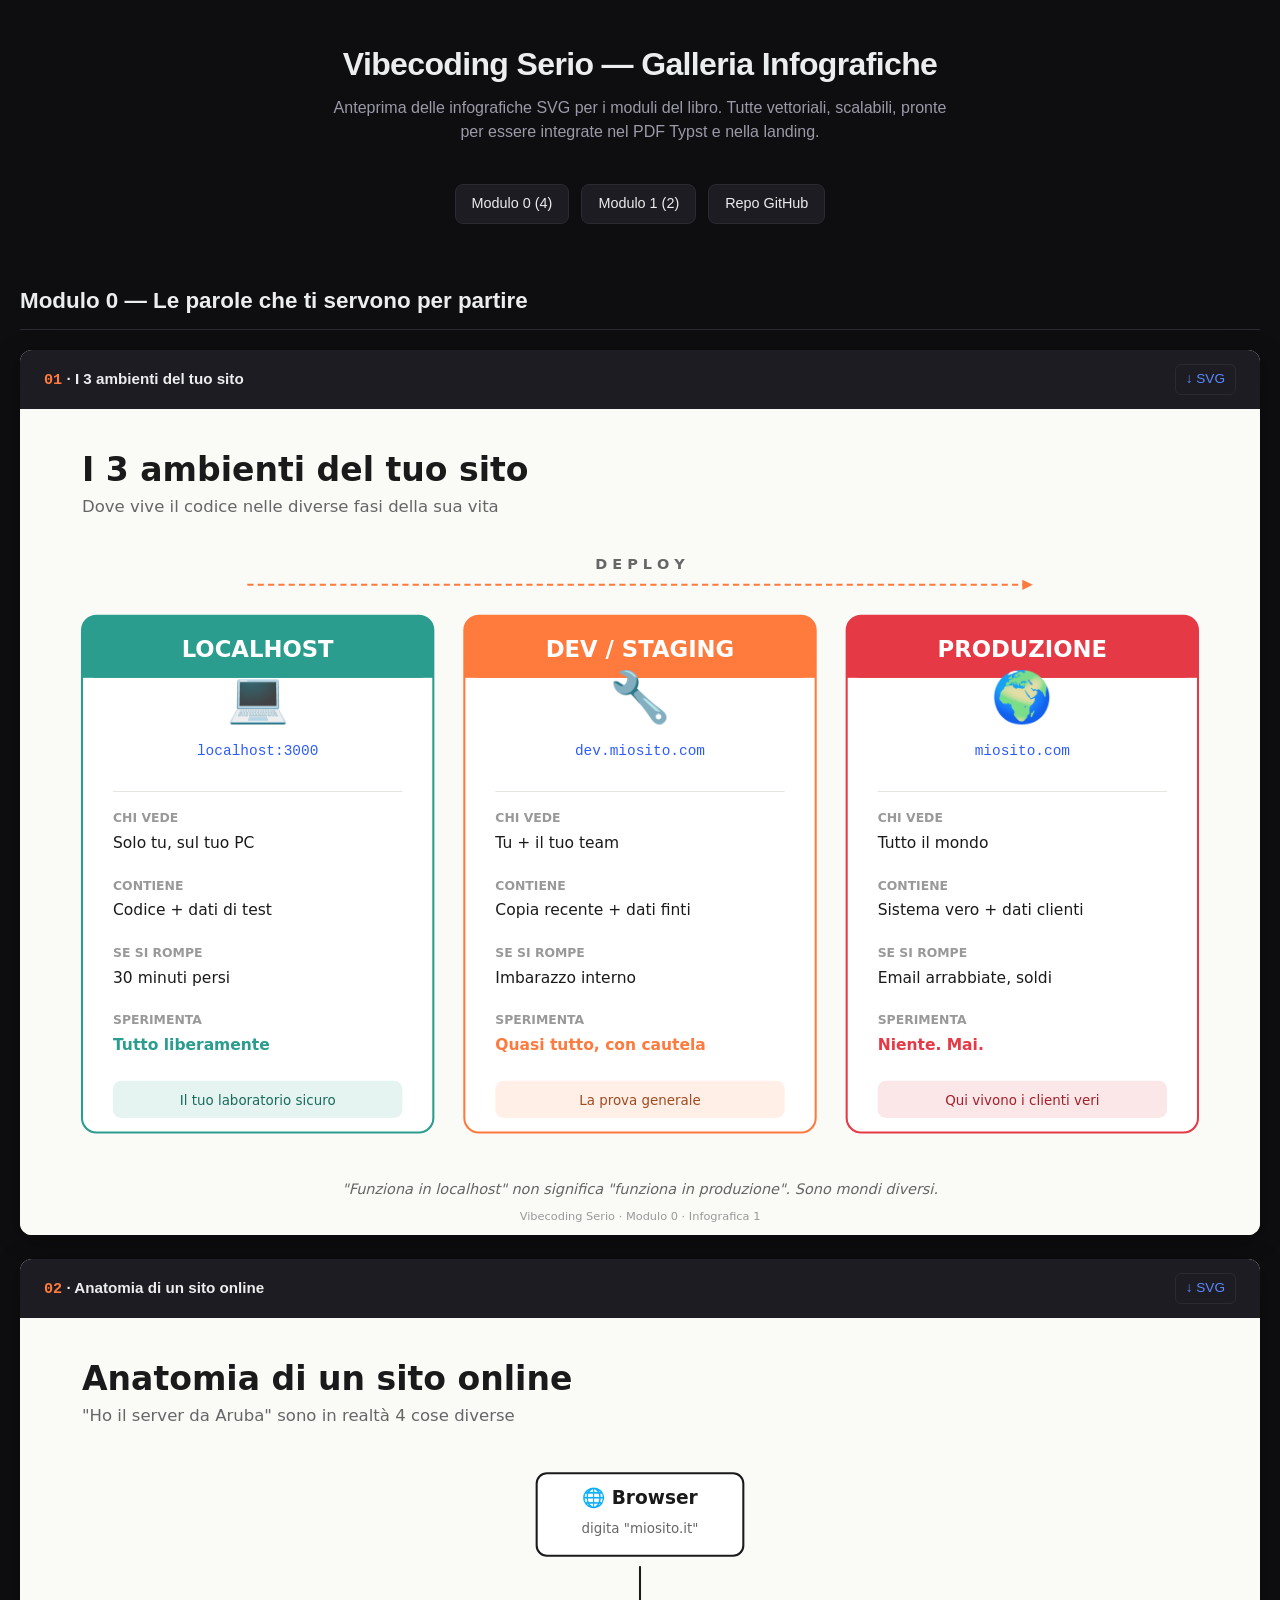
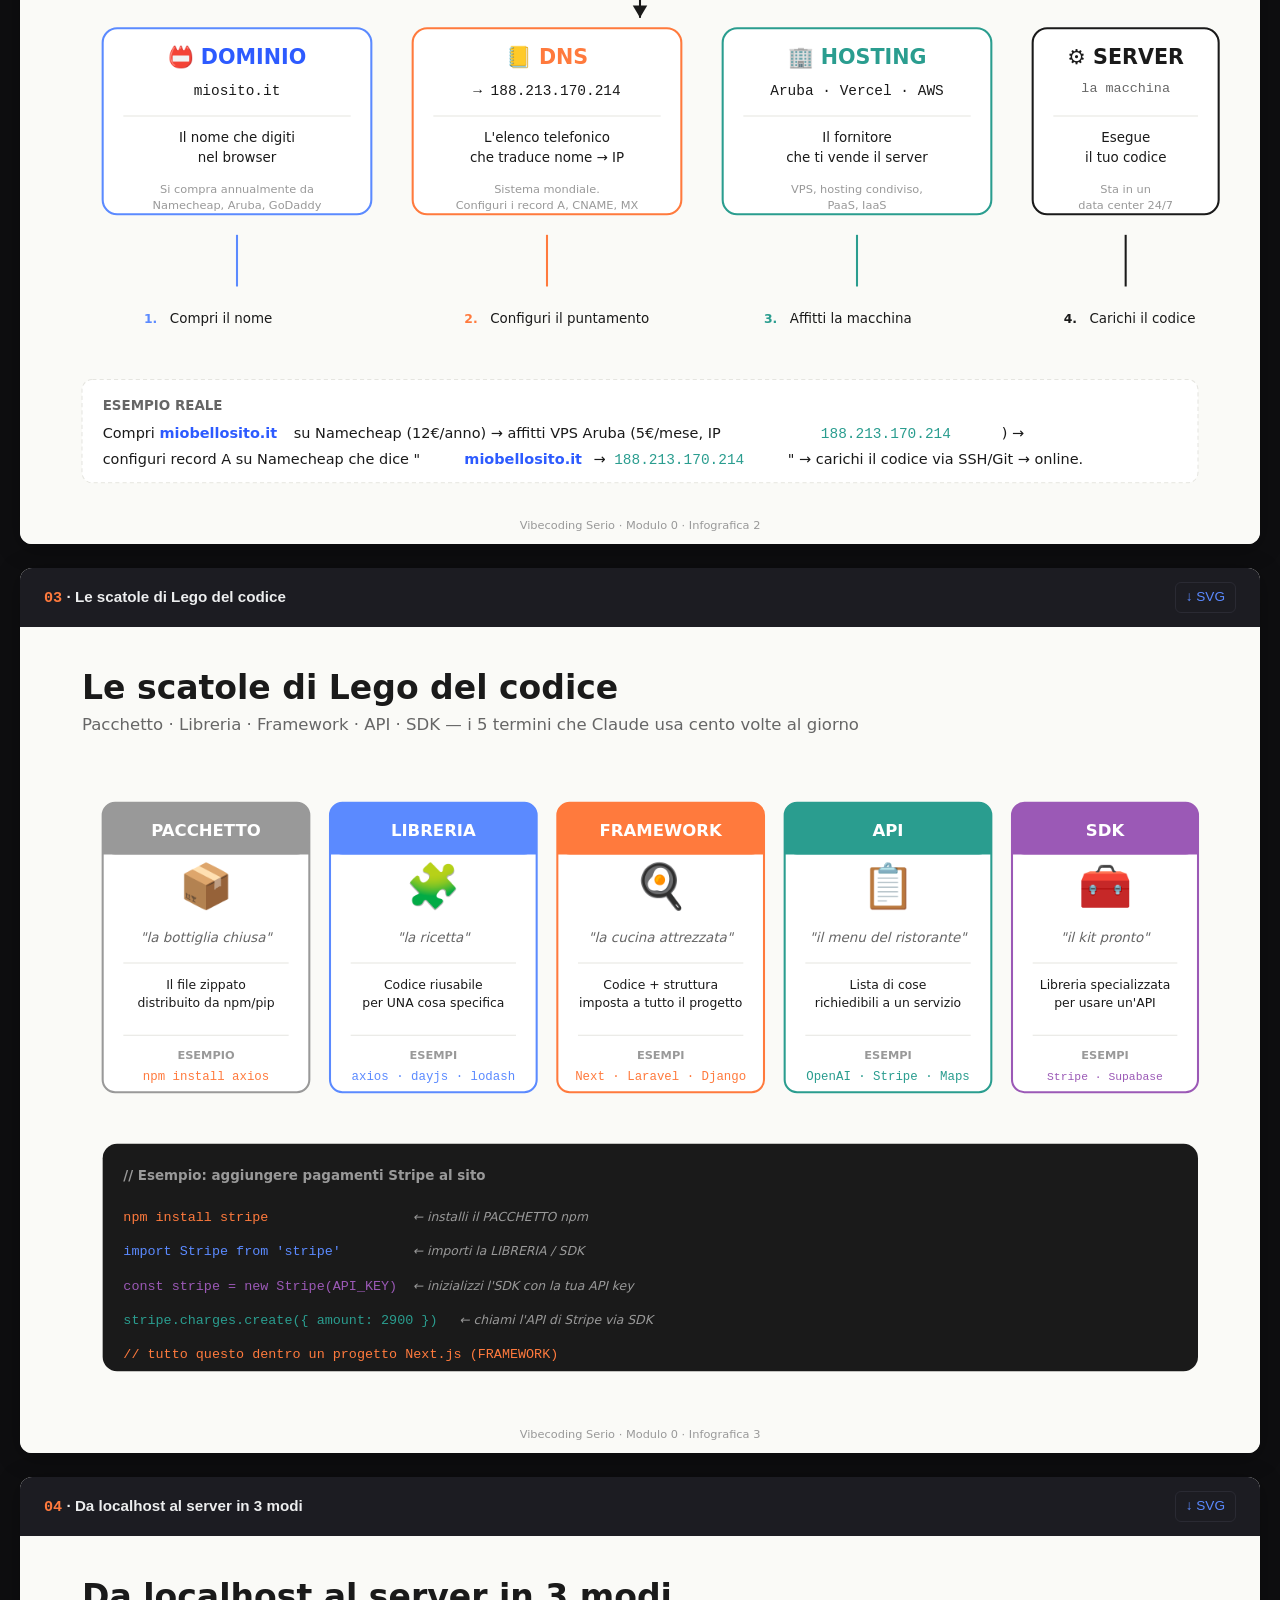
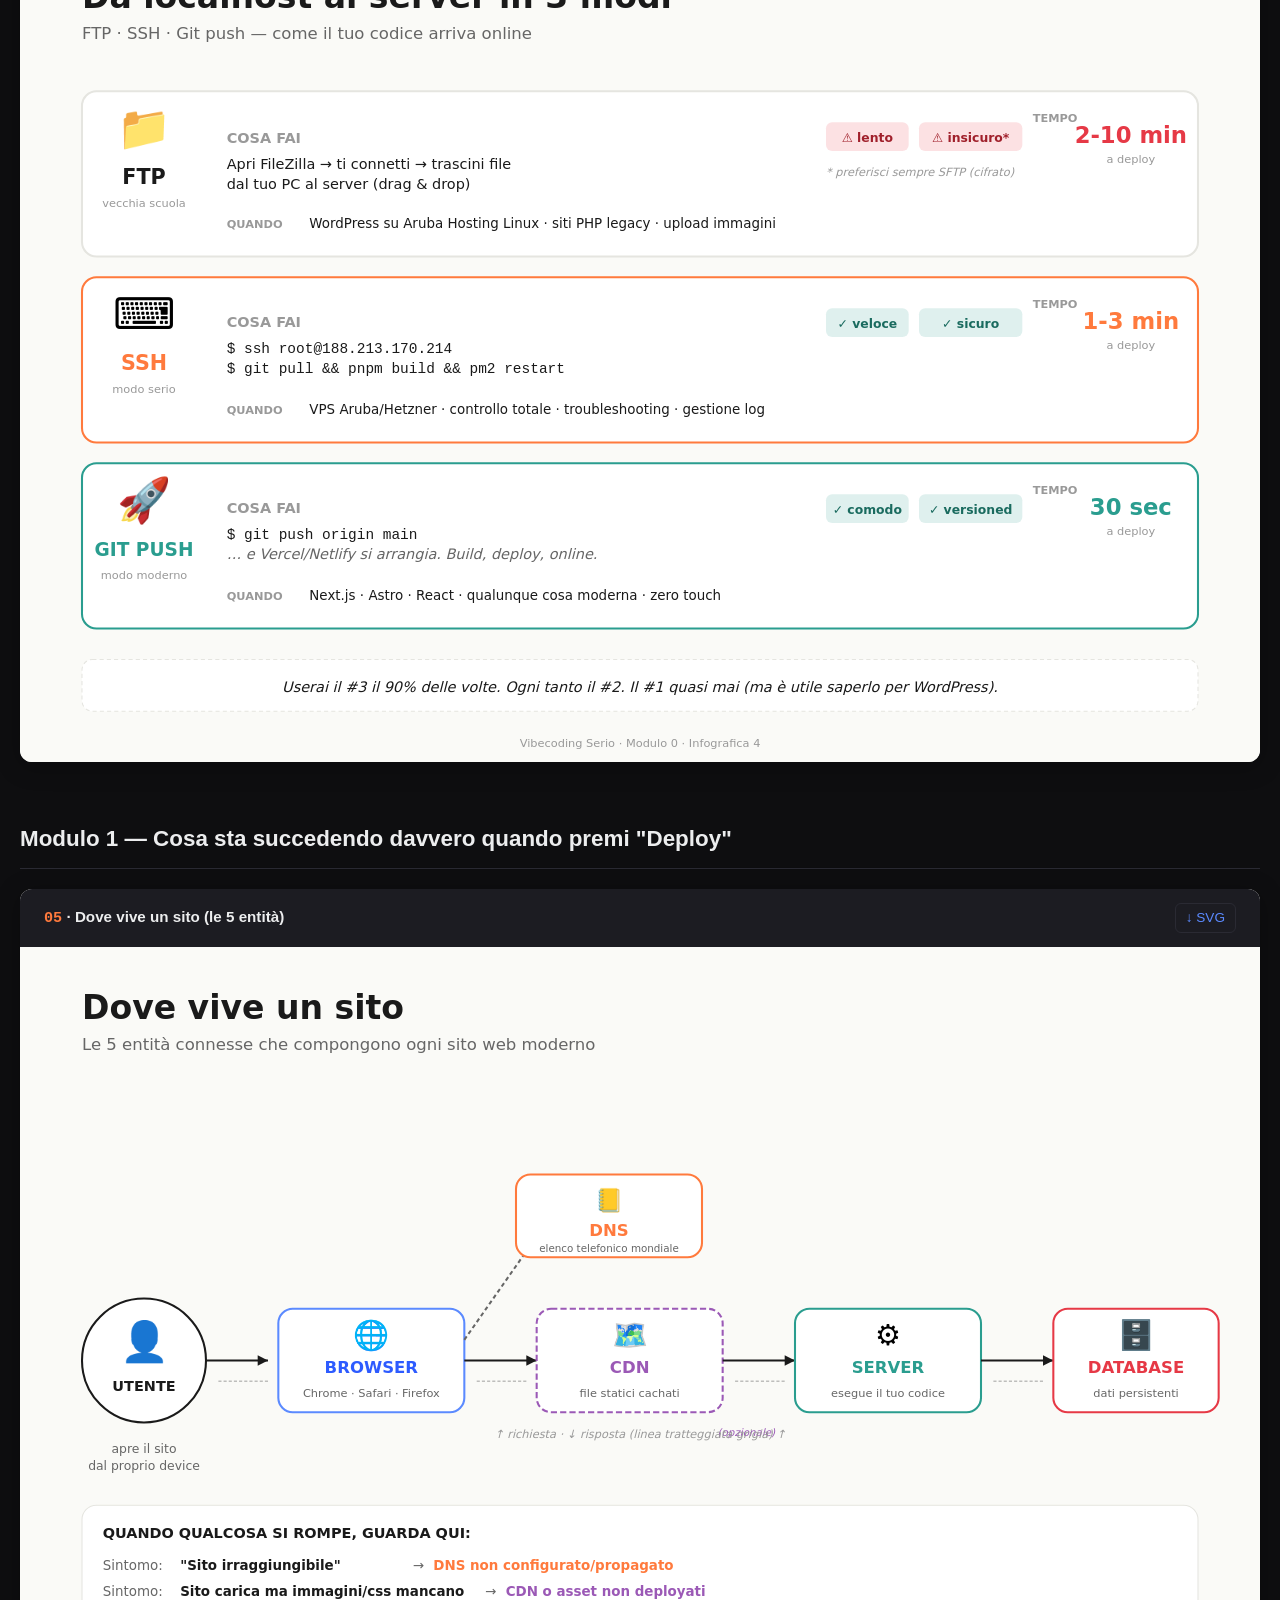
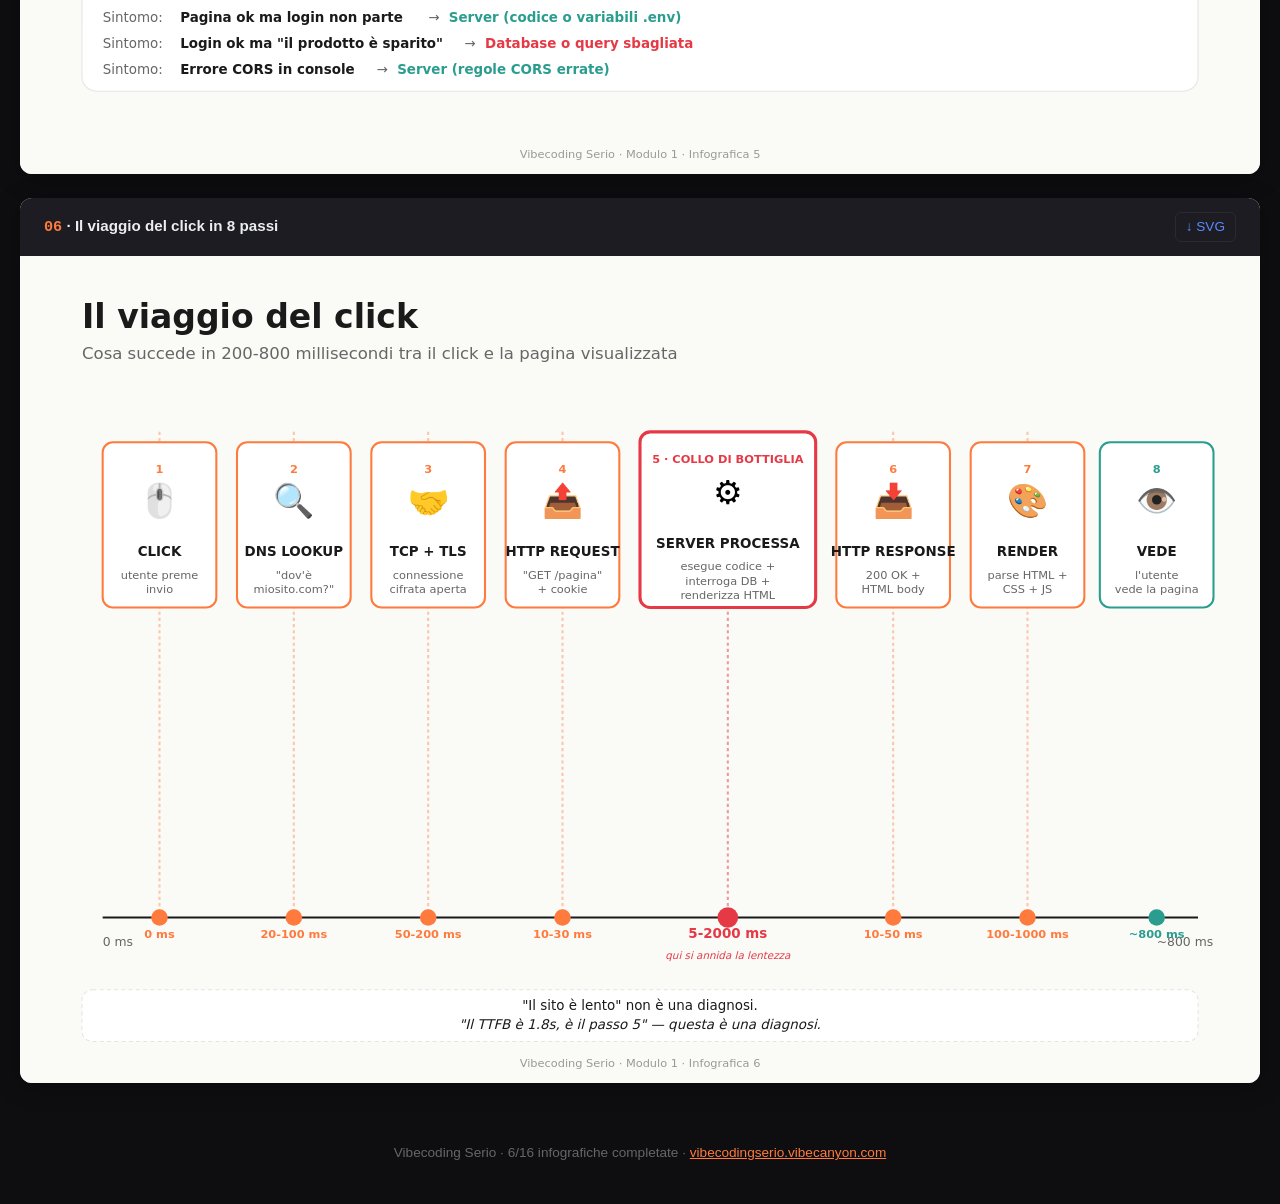
==== assets/diagrams/preview.html @ 8d523caa "feat(modulo-1 + infografiche): scrittura Modulo 1 + 6 infografiche SVG dei moduli 0-1 Modulo 1 — "Co" ====
<!DOCTYPE html>
<html lang="it">
<head>
<meta charset="UTF-8">
<meta name="viewport" content="width=device-width, initial-scale=1.0">
<title>Vibecoding Serio — Anteprima Infografiche</title>
<style>
  * { box-sizing: border-box; margin: 0; padding: 0; }
  body { font-family: 'Inter', -apple-system, sans-serif; background: #0E0E10; color: #ECEDEE; padding: 40px 20px; line-height: 1.5; }
  h1 { font-size: 2rem; margin-bottom: 8px; letter-spacing: -0.02em; }
  .lead { color: #9A9AA8; max-width: 70ch; margin: 0 auto 40px; text-align: center; }
  header { text-align: center; margin-bottom: 60px; max-width: 800px; margin-left: auto; margin-right: auto; }
  .nav-modules { display: flex; gap: 12px; justify-content: center; flex-wrap: wrap; margin: 24px 0; }
  .nav-modules a { background: #1C1C22; color: #ECEDEE; padding: 8px 16px; border-radius: 8px; text-decoration: none; font-size: 0.9rem; border: 1px solid #2A2A33; }
  .nav-modules a:hover { border-color: #FF7A3D; }
  .module-section { max-width: 1280px; margin: 0 auto 60px; }
  .module-section h2 { font-size: 1.4rem; margin-bottom: 20px; padding-bottom: 12px; border-bottom: 1px solid #2A2A33; }
  .info-card { background: #FAFAF7; border-radius: 12px; margin-bottom: 24px; box-shadow: 0 4px 24px rgba(0,0,0,0.3); overflow: hidden; }
  .info-card-meta { background: #1C1C22; padding: 14px 24px; color: #ECEDEE; display: flex; justify-content: space-between; align-items: center; gap: 16px; flex-wrap: wrap; }
  .info-meta-title { font-weight: 600; font-size: 0.95rem; }
  .info-meta-num { font-family: 'JetBrains Mono', monospace; color: #FF7A3D; font-weight: 700; }
  .info-card svg { display: block; width: 100%; height: auto; }
  .download { color: #5B8AFF; text-decoration: none; font-size: 0.85rem; padding: 4px 10px; border: 1px solid #2A2A33; border-radius: 6px; }
  .download:hover { border-color: #5B8AFF; }
  footer { text-align: center; color: #666; font-size: 0.85rem; margin-top: 60px; }
  footer a { color: #FF7A3D; }
</style>
</head>
<body>

<header>
  <h1>Vibecoding Serio — Galleria Infografiche</h1>
  <p class="lead">Anteprima delle infografiche SVG per i moduli del libro. Tutte vettoriali, scalabili, pronte per essere integrate nel PDF Typst e nella landing.</p>
  <div class="nav-modules">
    <a href="#modulo-0">Modulo 0 (4)</a>
    <a href="#modulo-1">Modulo 1 (2)</a>
    <a href="https://github.com/cozzagit/vibecoding-serio">Repo GitHub</a>
  </div>
</header>

<section id="modulo-0" class="module-section">
  <h2>Modulo 0 — Le parole che ti servono per partire</h2>

  <div class="info-card">
    <div class="info-card-meta">
      <span class="info-meta-title"><span class="info-meta-num">01</span> · I 3 ambienti del tuo sito</span>
      <a class="download" href="01-tre-ambienti.svg" download>↓ SVG</a>
    </div>
    <object data="01-tre-ambienti.svg" type="image/svg+xml" style="width:100%; display:block;">Loading...</object>
  </div>

  <div class="info-card">
    <div class="info-card-meta">
      <span class="info-meta-title"><span class="info-meta-num">02</span> · Anatomia di un sito online</span>
      <a class="download" href="02-anatomia-sito-online.svg" download>↓ SVG</a>
    </div>
    <object data="02-anatomia-sito-online.svg" type="image/svg+xml" style="width:100%; display:block;">Loading...</object>
  </div>

  <div class="info-card">
    <div class="info-card-meta">
      <span class="info-meta-title"><span class="info-meta-num">03</span> · Le scatole di Lego del codice</span>
      <a class="download" href="03-scatole-lego-codice.svg" download>↓ SVG</a>
    </div>
    <object data="03-scatole-lego-codice.svg" type="image/svg+xml" style="width:100%; display:block;">Loading...</object>
  </div>

  <div class="info-card">
    <div class="info-card-meta">
      <span class="info-meta-title"><span class="info-meta-num">04</span> · Da localhost al server in 3 modi</span>
      <a class="download" href="04-tre-modi-spostare-codice.svg" download>↓ SVG</a>
    </div>
    <object data="04-tre-modi-spostare-codice.svg" type="image/svg+xml" style="width:100%; display:block;">Loading...</object>
  </div>
</section>

<section id="modulo-1" class="module-section">
  <h2>Modulo 1 — Cosa sta succedendo davvero quando premi "Deploy"</h2>

  <div class="info-card">
    <div class="info-card-meta">
      <span class="info-meta-title"><span class="info-meta-num">05</span> · Dove vive un sito (le 5 entità)</span>
      <a class="download" href="05-dove-vive-un-sito.svg" download>↓ SVG</a>
    </div>
    <object data="05-dove-vive-un-sito.svg" type="image/svg+xml" style="width:100%; display:block;">Loading...</object>
  </div>

  <div class="info-card">
    <div class="info-card-meta">
      <span class="info-meta-title"><span class="info-meta-num">06</span> · Il viaggio del click in 8 passi</span>
      <a class="download" href="06-viaggio-del-click.svg" download>↓ SVG</a>
    </div>
    <object data="06-viaggio-del-click.svg" type="image/svg+xml" style="width:100%; display:block;">Loading...</object>
  </div>
</section>

<footer>
  <p>Vibecoding Serio · 6/16 infografiche completate · <a href="https://vibecodingserio.vibecanyon.com">vibecodingserio.vibecanyon.com</a></p>
</footer>

</body>
</html>
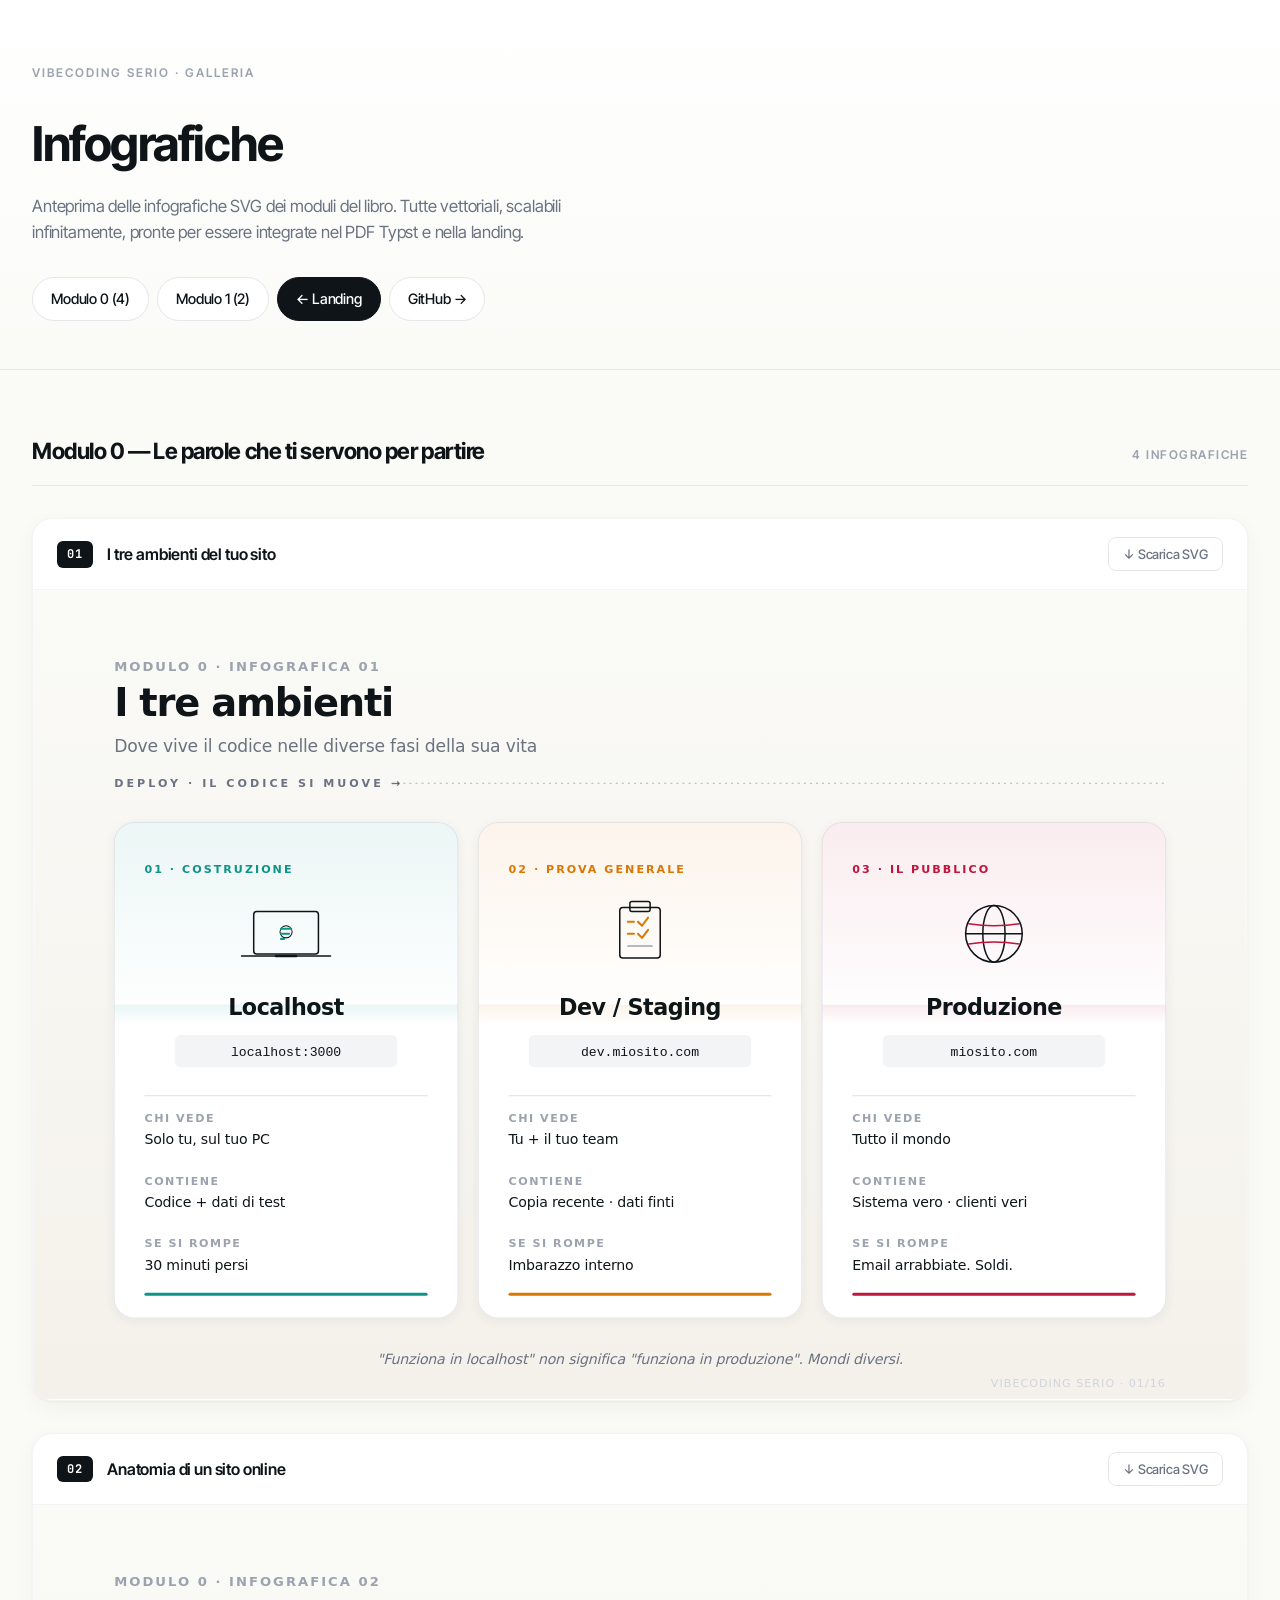
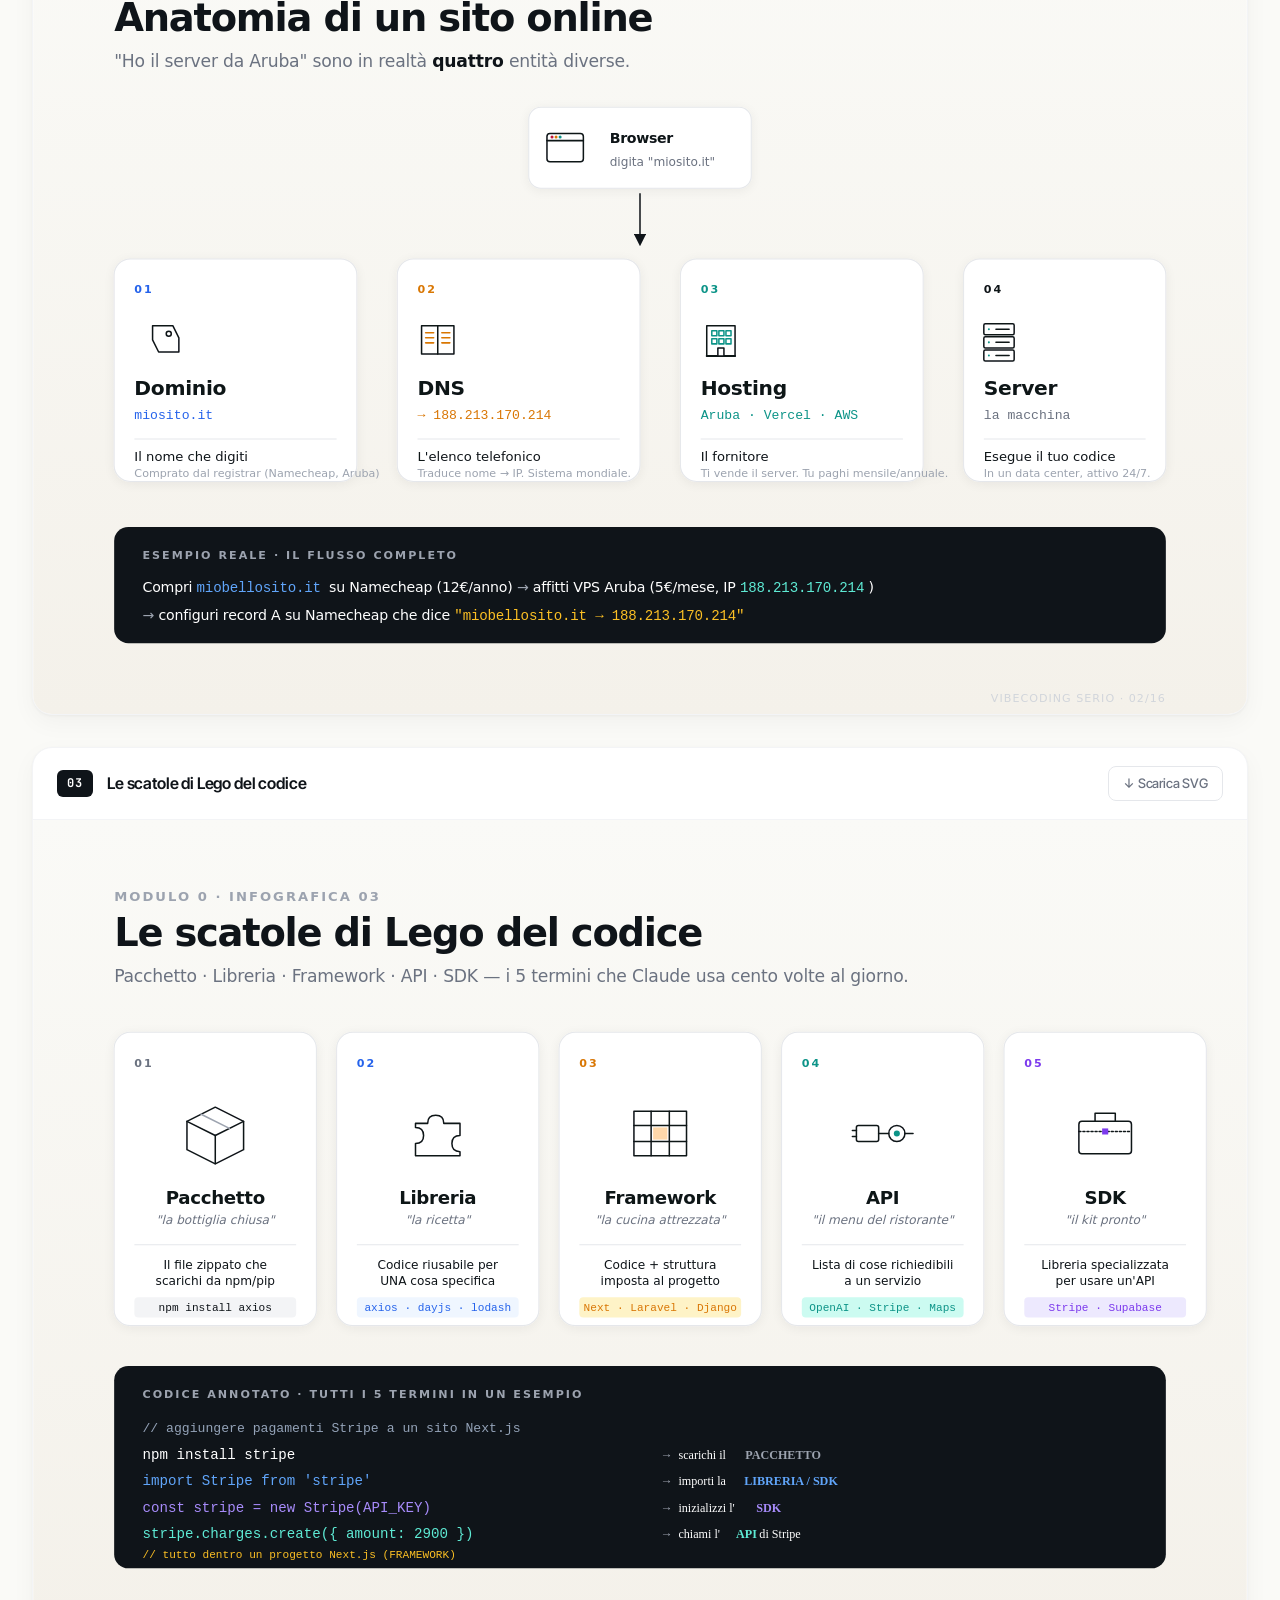
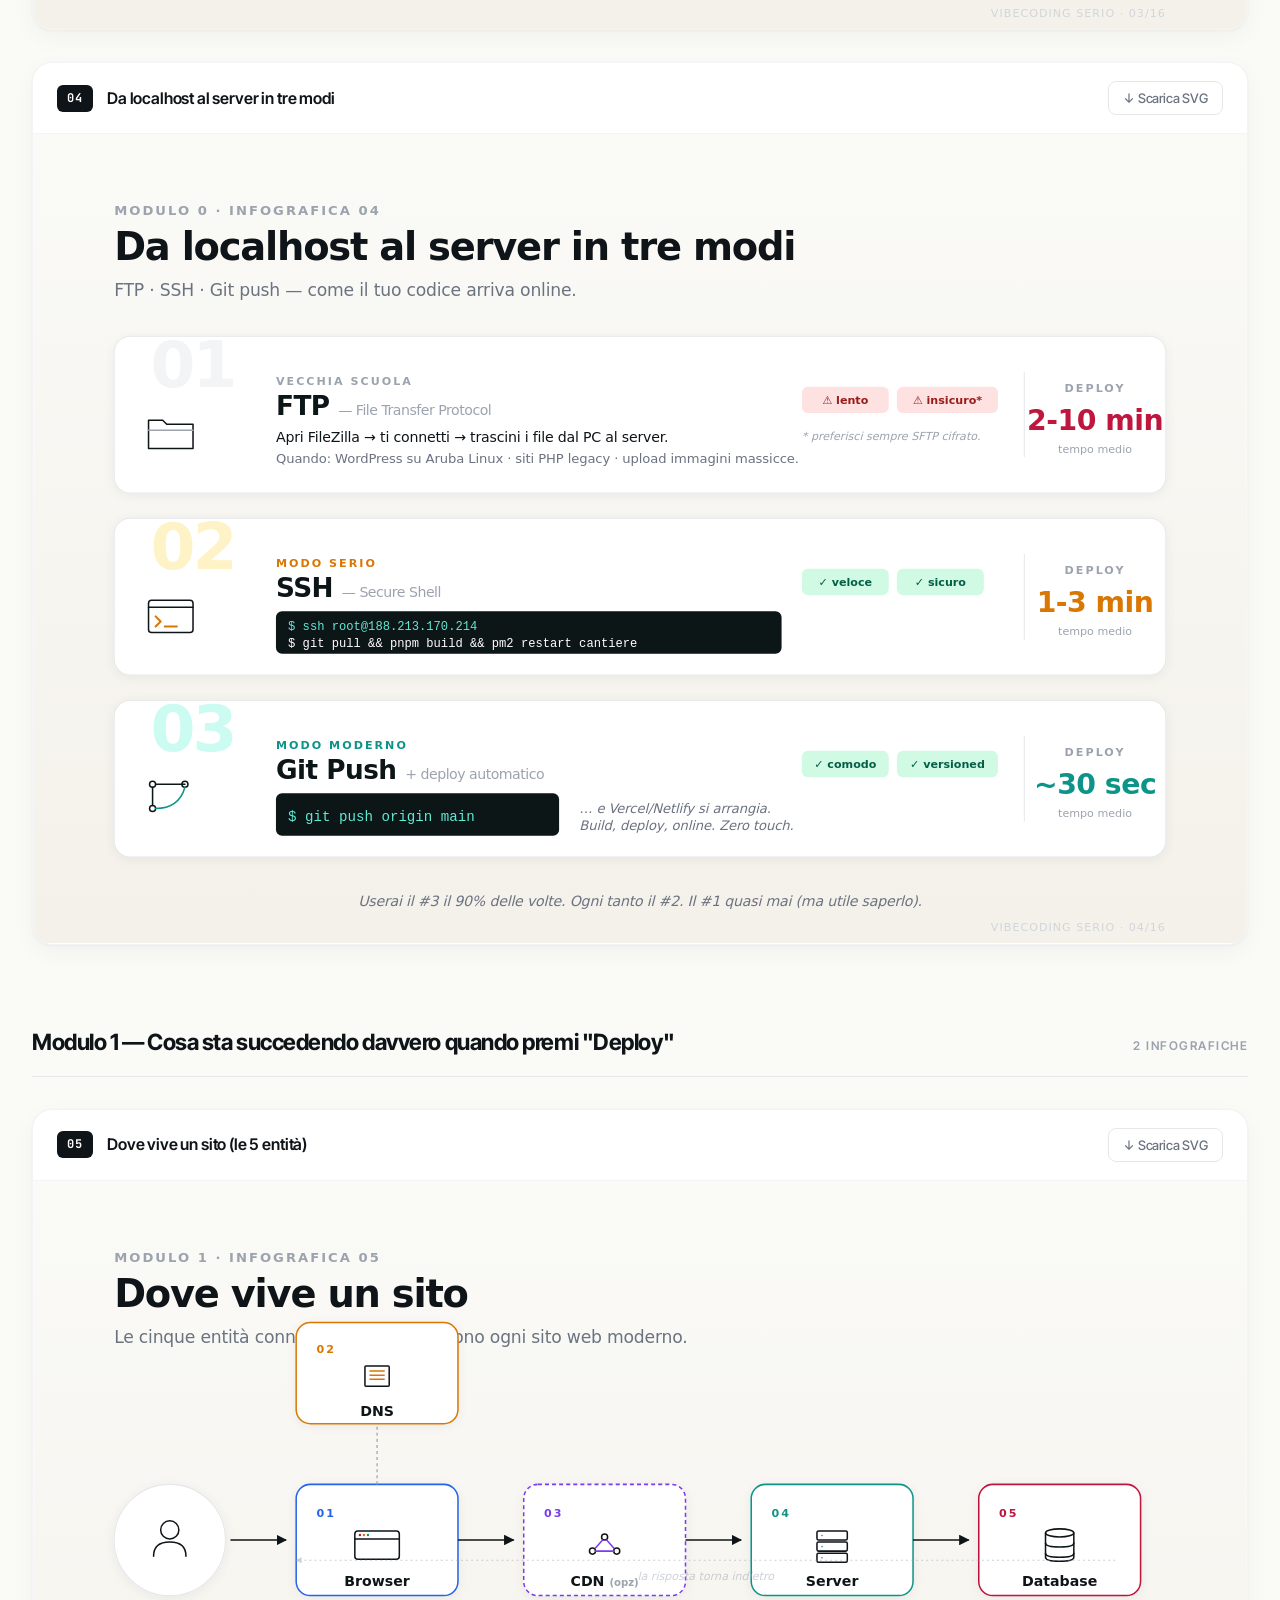
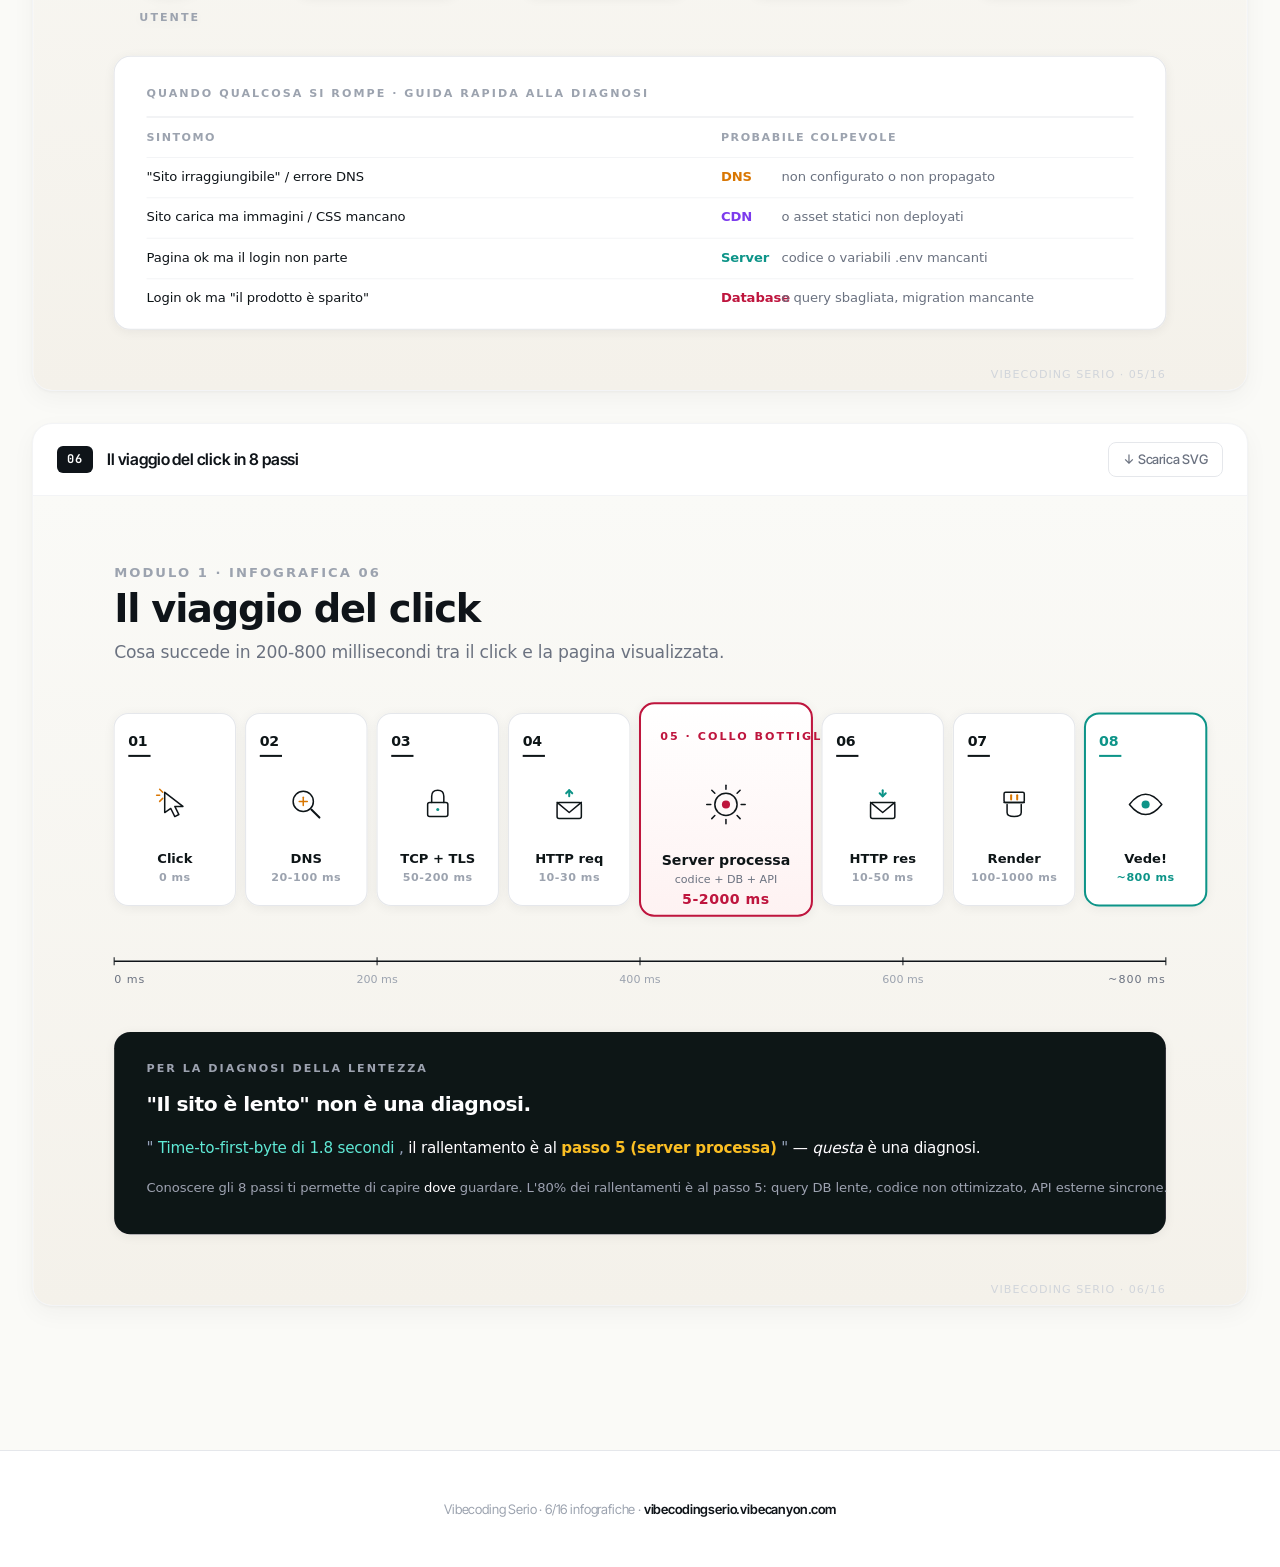
==== commit af5ed79d: "refactor(infografiche): redesign premium v2 — niente emoji, icone vettoriali custom Design system v2" ====
--- a/assets/diagrams/preview.html
+++ b/assets/diagrams/preview.html
@@ -3,99 +3,273 @@
 <head>
 <meta charset="UTF-8">
 <meta name="viewport" content="width=device-width, initial-scale=1.0">
-<title>Vibecoding Serio — Anteprima Infografiche</title>
+<title>Vibecoding Serio — Galleria Infografiche</title>
+<link rel="preconnect" href="https://fonts.googleapis.com">
+<link rel="preconnect" href="https://fonts.gstatic.com" crossorigin>
+<link href="https://fonts.googleapis.com/css2?family=Inter+Tight:wght@400;500;600;700;800&family=JetBrains+Mono:wght@400;600&display=swap" rel="stylesheet">
 <style>
   * { box-sizing: border-box; margin: 0; padding: 0; }
-  body { font-family: 'Inter', -apple-system, sans-serif; background: #0E0E10; color: #ECEDEE; padding: 40px 20px; line-height: 1.5; }
-  h1 { font-size: 2rem; margin-bottom: 8px; letter-spacing: -0.02em; }
-  .lead { color: #9A9AA8; max-width: 70ch; margin: 0 auto 40px; text-align: center; }
-  header { text-align: center; margin-bottom: 60px; max-width: 800px; margin-left: auto; margin-right: auto; }
-  .nav-modules { display: flex; gap: 12px; justify-content: center; flex-wrap: wrap; margin: 24px 0; }
-  .nav-modules a { background: #1C1C22; color: #ECEDEE; padding: 8px 16px; border-radius: 8px; text-decoration: none; font-size: 0.9rem; border: 1px solid #2A2A33; }
-  .nav-modules a:hover { border-color: #FF7A3D; }
-  .module-section { max-width: 1280px; margin: 0 auto 60px; }
-  .module-section h2 { font-size: 1.4rem; margin-bottom: 20px; padding-bottom: 12px; border-bottom: 1px solid #2A2A33; }
-  .info-card { background: #FAFAF7; border-radius: 12px; margin-bottom: 24px; box-shadow: 0 4px 24px rgba(0,0,0,0.3); overflow: hidden; }
-  .info-card-meta { background: #1C1C22; padding: 14px 24px; color: #ECEDEE; display: flex; justify-content: space-between; align-items: center; gap: 16px; flex-wrap: wrap; }
-  .info-meta-title { font-weight: 600; font-size: 0.95rem; }
-  .info-meta-num { font-family: 'JetBrains Mono', monospace; color: #FF7A3D; font-weight: 700; }
-  .info-card svg { display: block; width: 100%; height: auto; }
-  .download { color: #5B8AFF; text-decoration: none; font-size: 0.85rem; padding: 4px 10px; border: 1px solid #2A2A33; border-radius: 6px; }
-  .download:hover { border-color: #5B8AFF; }
-  footer { text-align: center; color: #666; font-size: 0.85rem; margin-top: 60px; }
-  footer a { color: #FF7A3D; }
+  html { scroll-behavior: smooth; }
+  body {
+    font-family: 'Inter Tight', -apple-system, BlinkMacSystemFont, system-ui, sans-serif;
+    background: #FAFAF7;
+    color: #0F1419;
+    line-height: 1.55;
+    -webkit-font-smoothing: antialiased;
+    text-rendering: optimizeLegibility;
+    letter-spacing: -0.01em;
+  }
+
+  /* Hero */
+  header.hero {
+    background: linear-gradient(180deg, #FFFFFF 0%, #FAFAF7 100%);
+    border-bottom: 1px solid #E5E7EB;
+    padding: 64px 32px 48px;
+  }
+  header .inner { max-width: 1280px; margin: 0 auto; }
+  .breadcrumb {
+    font-size: 12px;
+    font-weight: 600;
+    color: #9CA3AF;
+    letter-spacing: 2px;
+    margin-bottom: 24px;
+  }
+  h1 {
+    font-size: clamp(2rem, 4vw, 3rem);
+    font-weight: 700;
+    letter-spacing: -0.03em;
+    margin-bottom: 12px;
+    color: #0F1419;
+  }
+  .lead {
+    font-size: 1.05rem;
+    color: #6B7280;
+    max-width: 60ch;
+    margin-bottom: 32px;
+  }
+  .nav-pills {
+    display: flex;
+    gap: 8px;
+    flex-wrap: wrap;
+  }
+  .nav-pills a {
+    background: #FFFFFF;
+    color: #0F1419;
+    padding: 10px 18px;
+    border-radius: 100px;
+    text-decoration: none;
+    font-size: 0.9rem;
+    font-weight: 500;
+    border: 1px solid #E5E7EB;
+    transition: all 0.15s;
+  }
+  .nav-pills a:hover {
+    border-color: #0F1419;
+    transform: translateY(-1px);
+  }
+  .nav-pills a.cta {
+    background: #0F1419;
+    color: #FFFFFF;
+    border-color: #0F1419;
+  }
+  .nav-pills a.cta:hover {
+    background: #1F2937;
+  }
+
+  /* Sections */
+  main { max-width: 1280px; margin: 0 auto; padding: 64px 32px; }
+  .module-section { margin-bottom: 80px; }
+  .module-header {
+    display: flex;
+    align-items: baseline;
+    justify-content: space-between;
+    margin-bottom: 32px;
+    padding-bottom: 16px;
+    border-bottom: 1px solid #E5E7EB;
+    gap: 16px;
+    flex-wrap: wrap;
+  }
+  .module-title {
+    font-size: 1.4rem;
+    font-weight: 700;
+    letter-spacing: -0.02em;
+    color: #0F1419;
+  }
+  .module-meta {
+    font-size: 12px;
+    font-weight: 600;
+    color: #9CA3AF;
+    letter-spacing: 1.5px;
+  }
+
+  /* Info card */
+  .info-card {
+    background: #FFFFFF;
+    border-radius: 20px;
+    margin-bottom: 32px;
+    box-shadow: 0 1px 3px rgba(15, 20, 25, 0.04), 0 8px 24px rgba(15, 20, 25, 0.04);
+    border: 1px solid #F3F4F6;
+    overflow: hidden;
+    transition: transform 0.2s, box-shadow 0.2s;
+  }
+  .info-card:hover {
+    transform: translateY(-2px);
+    box-shadow: 0 1px 3px rgba(15, 20, 25, 0.06), 0 16px 40px rgba(15, 20, 25, 0.08);
+  }
+  .info-card-header {
+    padding: 18px 24px;
+    display: flex;
+    justify-content: space-between;
+    align-items: center;
+    gap: 16px;
+    flex-wrap: wrap;
+    border-bottom: 1px solid #F3F4F6;
+  }
+  .info-card-title {
+    display: flex;
+    align-items: center;
+    gap: 14px;
+    flex-wrap: wrap;
+  }
+  .info-num {
+    font-family: 'JetBrains Mono', monospace;
+    font-size: 12px;
+    font-weight: 700;
+    color: #FFFFFF;
+    background: #0F1419;
+    padding: 4px 10px;
+    border-radius: 6px;
+    letter-spacing: 1px;
+  }
+  .info-name {
+    font-size: 1rem;
+    font-weight: 600;
+    color: #0F1419;
+    letter-spacing: -0.01em;
+  }
+  .download {
+    color: #6B7280;
+    text-decoration: none;
+    font-size: 0.82rem;
+    font-weight: 500;
+    padding: 6px 14px;
+    border: 1px solid #E5E7EB;
+    border-radius: 8px;
+    background: #FFFFFF;
+    transition: all 0.15s;
+  }
+  .download:hover {
+    color: #0F1419;
+    border-color: #0F1419;
+  }
+  .info-card svg {
+    display: block;
+    width: 100%;
+    height: auto;
+  }
+
+  /* Footer */
+  footer {
+    text-align: center;
+    color: #9CA3AF;
+    font-size: 0.82rem;
+    padding: 48px 32px;
+    border-top: 1px solid #E5E7EB;
+    background: #FFFFFF;
+  }
+  footer a { color: #0F1419; text-decoration: none; font-weight: 600; }
+  footer a:hover { text-decoration: underline; }
+
+  @media (max-width: 700px) {
+    header.hero { padding: 48px 20px 32px; }
+    main { padding: 40px 20px; }
+  }
 </style>
 </head>
 <body>
 
-<header>
-  <h1>Vibecoding Serio — Galleria Infografiche</h1>
-  <p class="lead">Anteprima delle infografiche SVG per i moduli del libro. Tutte vettoriali, scalabili, pronte per essere integrate nel PDF Typst e nella landing.</p>
-  <div class="nav-modules">
-    <a href="#modulo-0">Modulo 0 (4)</a>
-    <a href="#modulo-1">Modulo 1 (2)</a>
-    <a href="https://github.com/cozzagit/vibecoding-serio">Repo GitHub</a>
+<header class="hero">
+  <div class="inner">
+    <div class="breadcrumb">VIBECODING SERIO  ·  GALLERIA</div>
+    <h1>Infografiche</h1>
+    <p class="lead">Anteprima delle infografiche SVG dei moduli del libro. Tutte vettoriali, scalabili infinitamente, pronte per essere integrate nel PDF Typst e nella landing.</p>
+    <div class="nav-pills">
+      <a href="#modulo-0">Modulo 0 (4)</a>
+      <a href="#modulo-1">Modulo 1 (2)</a>
+      <a href="https://vibecodingserio.vibecanyon.com" class="cta">← Landing</a>
+      <a href="https://github.com/cozzagit/vibecoding-serio">GitHub →</a>
+    </div>
   </div>
 </header>
 
+<main>
+
 <section id="modulo-0" class="module-section">
-  <h2>Modulo 0 — Le parole che ti servono per partire</h2>
-
-  <div class="info-card">
-    <div class="info-card-meta">
-      <span class="info-meta-title"><span class="info-meta-num">01</span> · I 3 ambienti del tuo sito</span>
-      <a class="download" href="01-tre-ambienti.svg" download>↓ SVG</a>
-    </div>
-    <object data="01-tre-ambienti.svg" type="image/svg+xml" style="width:100%; display:block;">Loading...</object>
-  </div>
-
-  <div class="info-card">
-    <div class="info-card-meta">
-      <span class="info-meta-title"><span class="info-meta-num">02</span> · Anatomia di un sito online</span>
-      <a class="download" href="02-anatomia-sito-online.svg" download>↓ SVG</a>
-    </div>
-    <object data="02-anatomia-sito-online.svg" type="image/svg+xml" style="width:100%; display:block;">Loading...</object>
-  </div>
-
-  <div class="info-card">
-    <div class="info-card-meta">
-      <span class="info-meta-title"><span class="info-meta-num">03</span> · Le scatole di Lego del codice</span>
-      <a class="download" href="03-scatole-lego-codice.svg" download>↓ SVG</a>
-    </div>
-    <object data="03-scatole-lego-codice.svg" type="image/svg+xml" style="width:100%; display:block;">Loading...</object>
-  </div>
-
-  <div class="info-card">
-    <div class="info-card-meta">
-      <span class="info-meta-title"><span class="info-meta-num">04</span> · Da localhost al server in 3 modi</span>
-      <a class="download" href="04-tre-modi-spostare-codice.svg" download>↓ SVG</a>
-    </div>
-    <object data="04-tre-modi-spostare-codice.svg" type="image/svg+xml" style="width:100%; display:block;">Loading...</object>
+  <div class="module-header">
+    <div class="module-title">Modulo 0 — Le parole che ti servono per partire</div>
+    <div class="module-meta">4 INFOGRAFICHE</div>
+  </div>
+
+  <div class="info-card">
+    <div class="info-card-header">
+      <div class="info-card-title"><span class="info-num">01</span><span class="info-name">I tre ambienti del tuo sito</span></div>
+      <a class="download" href="01-tre-ambienti.svg" download>↓ Scarica SVG</a>
+    </div>
+    <object data="01-tre-ambienti.svg" type="image/svg+xml" style="width:100%;display:block">Loading…</object>
+  </div>
+
+  <div class="info-card">
+    <div class="info-card-header">
+      <div class="info-card-title"><span class="info-num">02</span><span class="info-name">Anatomia di un sito online</span></div>
+      <a class="download" href="02-anatomia-sito-online.svg" download>↓ Scarica SVG</a>
+    </div>
+    <object data="02-anatomia-sito-online.svg" type="image/svg+xml" style="width:100%;display:block">Loading…</object>
+  </div>
+
+  <div class="info-card">
+    <div class="info-card-header">
+      <div class="info-card-title"><span class="info-num">03</span><span class="info-name">Le scatole di Lego del codice</span></div>
+      <a class="download" href="03-scatole-lego-codice.svg" download>↓ Scarica SVG</a>
+    </div>
+    <object data="03-scatole-lego-codice.svg" type="image/svg+xml" style="width:100%;display:block">Loading…</object>
+  </div>
+
+  <div class="info-card">
+    <div class="info-card-header">
+      <div class="info-card-title"><span class="info-num">04</span><span class="info-name">Da localhost al server in tre modi</span></div>
+      <a class="download" href="04-tre-modi-spostare-codice.svg" download>↓ Scarica SVG</a>
+    </div>
+    <object data="04-tre-modi-spostare-codice.svg" type="image/svg+xml" style="width:100%;display:block">Loading…</object>
   </div>
 </section>
 
 <section id="modulo-1" class="module-section">
-  <h2>Modulo 1 — Cosa sta succedendo davvero quando premi "Deploy"</h2>
-
-  <div class="info-card">
-    <div class="info-card-meta">
-      <span class="info-meta-title"><span class="info-meta-num">05</span> · Dove vive un sito (le 5 entità)</span>
-      <a class="download" href="05-dove-vive-un-sito.svg" download>↓ SVG</a>
-    </div>
-    <object data="05-dove-vive-un-sito.svg" type="image/svg+xml" style="width:100%; display:block;">Loading...</object>
-  </div>
-
-  <div class="info-card">
-    <div class="info-card-meta">
-      <span class="info-meta-title"><span class="info-meta-num">06</span> · Il viaggio del click in 8 passi</span>
-      <a class="download" href="06-viaggio-del-click.svg" download>↓ SVG</a>
-    </div>
-    <object data="06-viaggio-del-click.svg" type="image/svg+xml" style="width:100%; display:block;">Loading...</object>
+  <div class="module-header">
+    <div class="module-title">Modulo 1 — Cosa sta succedendo davvero quando premi "Deploy"</div>
+    <div class="module-meta">2 INFOGRAFICHE</div>
+  </div>
+
+  <div class="info-card">
+    <div class="info-card-header">
+      <div class="info-card-title"><span class="info-num">05</span><span class="info-name">Dove vive un sito (le 5 entità)</span></div>
+      <a class="download" href="05-dove-vive-un-sito.svg" download>↓ Scarica SVG</a>
+    </div>
+    <object data="05-dove-vive-un-sito.svg" type="image/svg+xml" style="width:100%;display:block">Loading…</object>
+  </div>
+
+  <div class="info-card">
+    <div class="info-card-header">
+      <div class="info-card-title"><span class="info-num">06</span><span class="info-name">Il viaggio del click in 8 passi</span></div>
+      <a class="download" href="06-viaggio-del-click.svg" download>↓ Scarica SVG</a>
+    </div>
+    <object data="06-viaggio-del-click.svg" type="image/svg+xml" style="width:100%;display:block">Loading…</object>
   </div>
 </section>
 
+</main>
+
 <footer>
-  <p>Vibecoding Serio · 6/16 infografiche completate · <a href="https://vibecodingserio.vibecanyon.com">vibecodingserio.vibecanyon.com</a></p>
+  <p>Vibecoding Serio · 6/16 infografiche · <a href="https://vibecodingserio.vibecanyon.com">vibecodingserio.vibecanyon.com</a></p>
 </footer>
 
 </body>
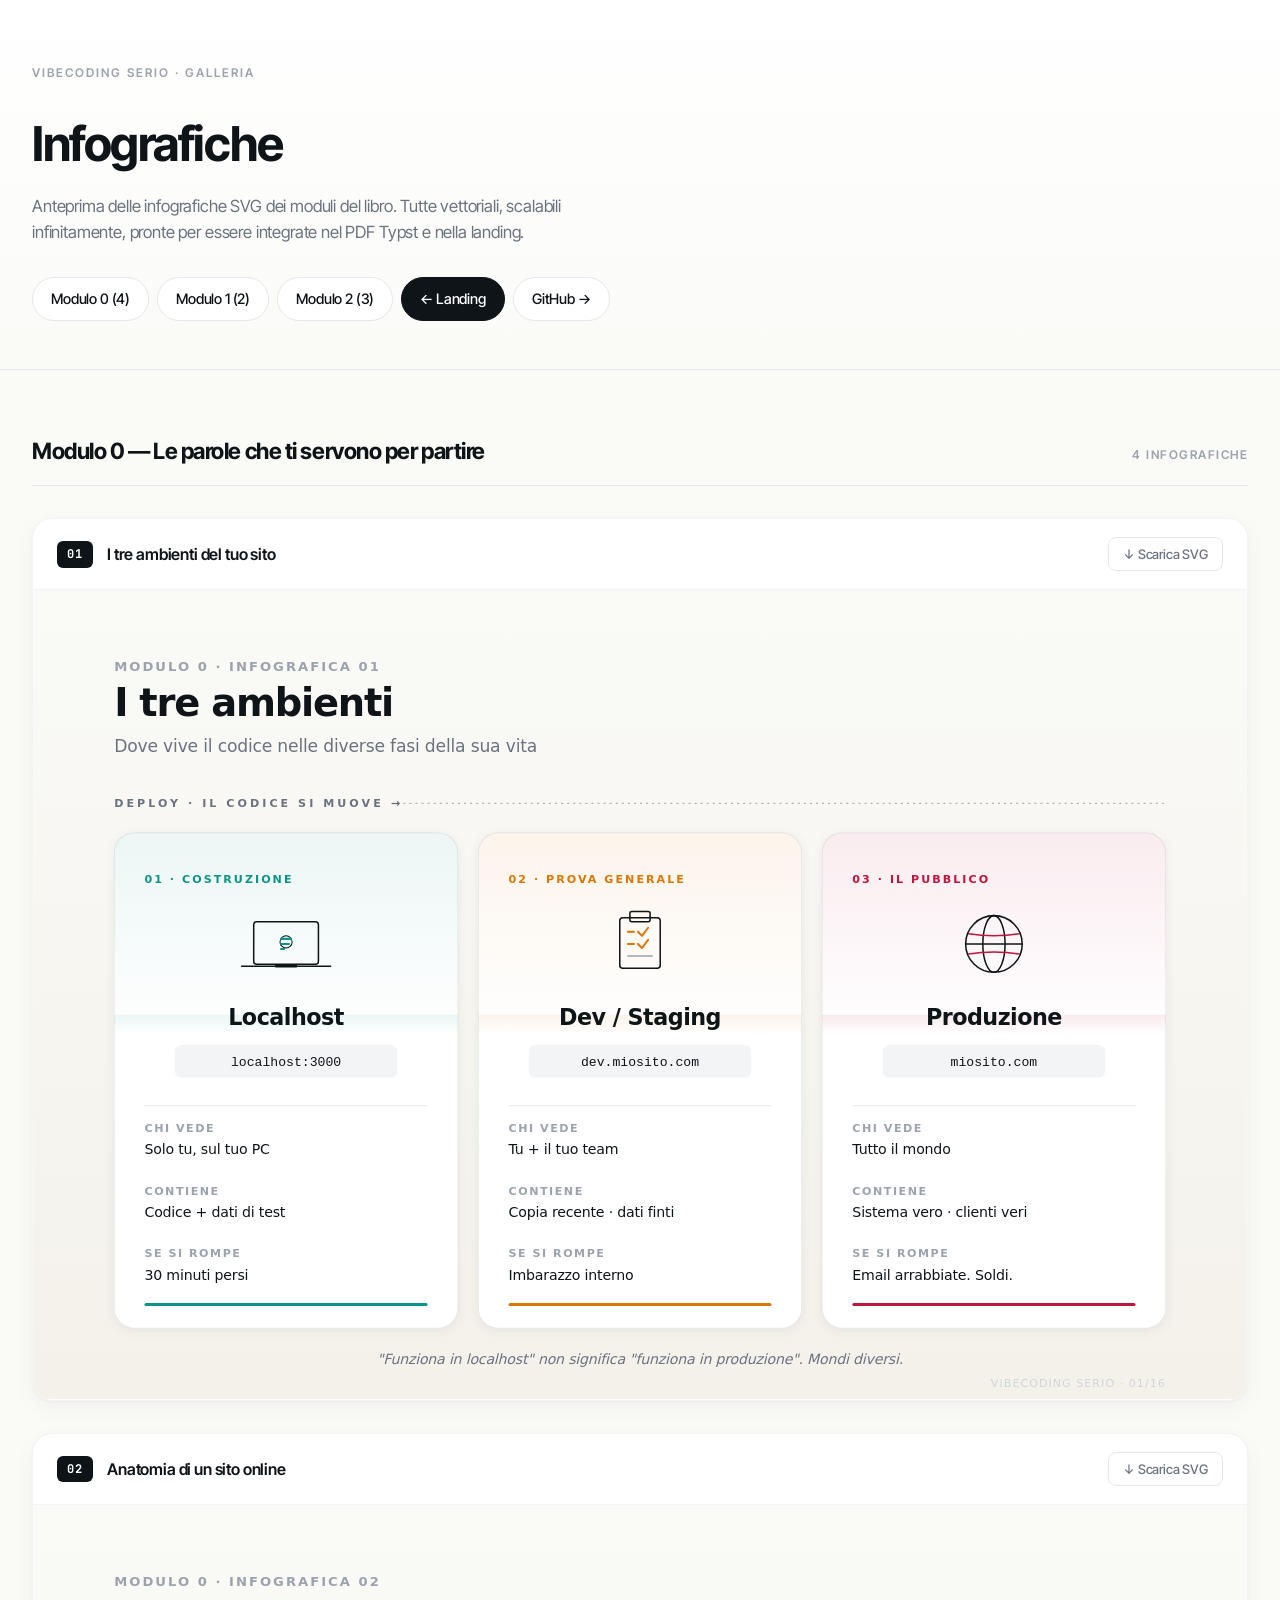
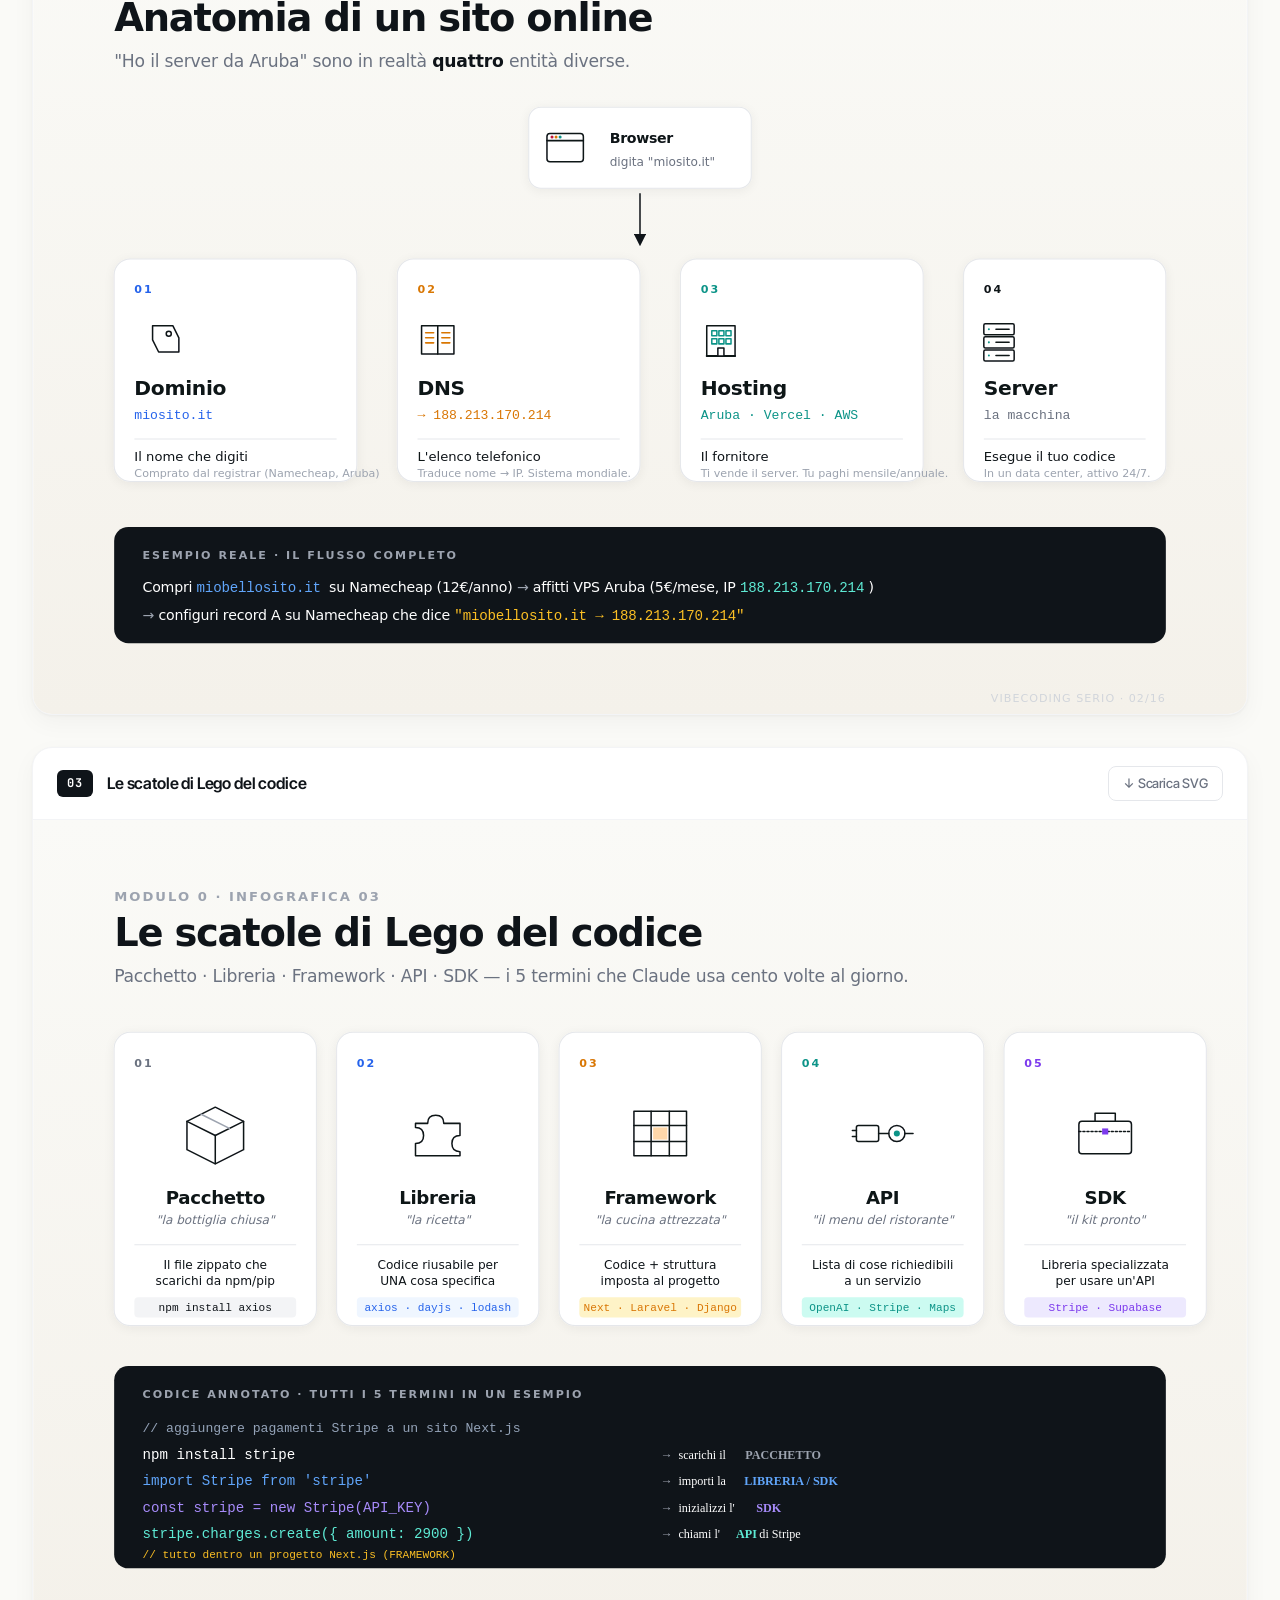
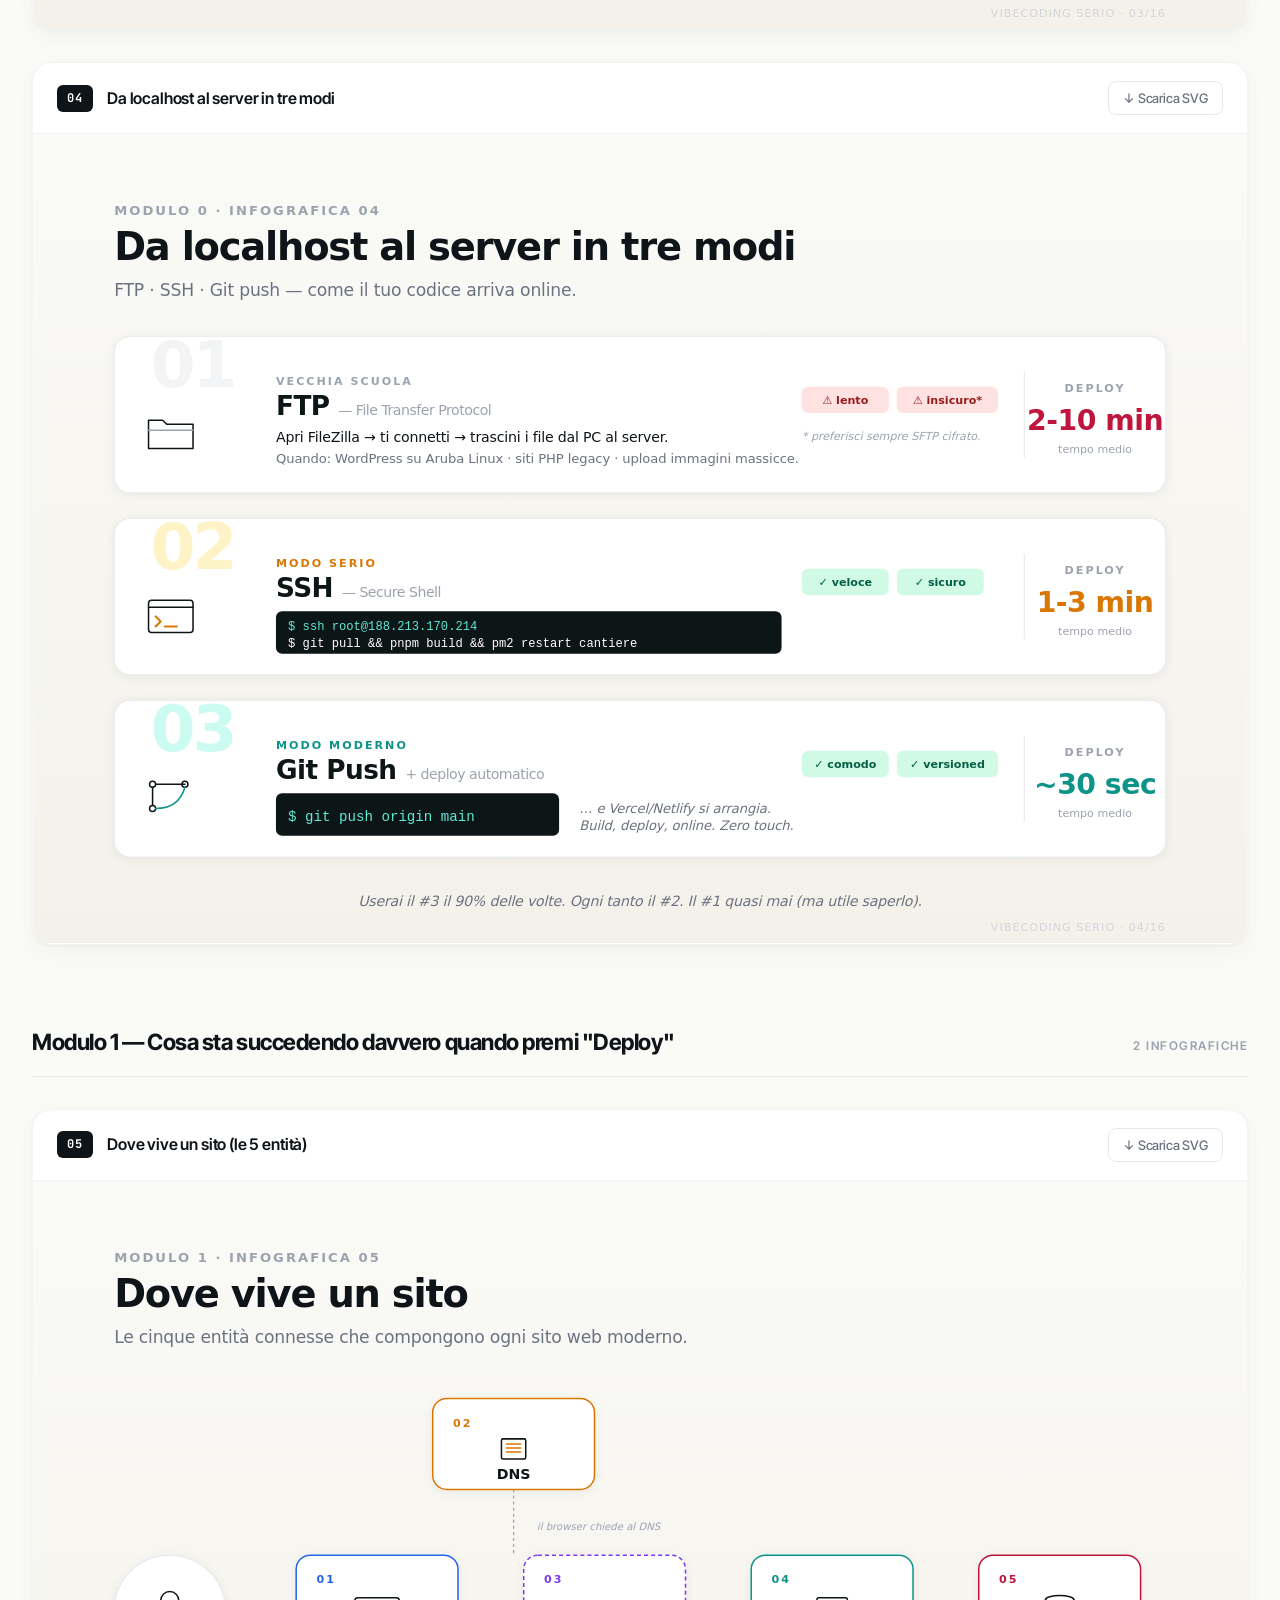
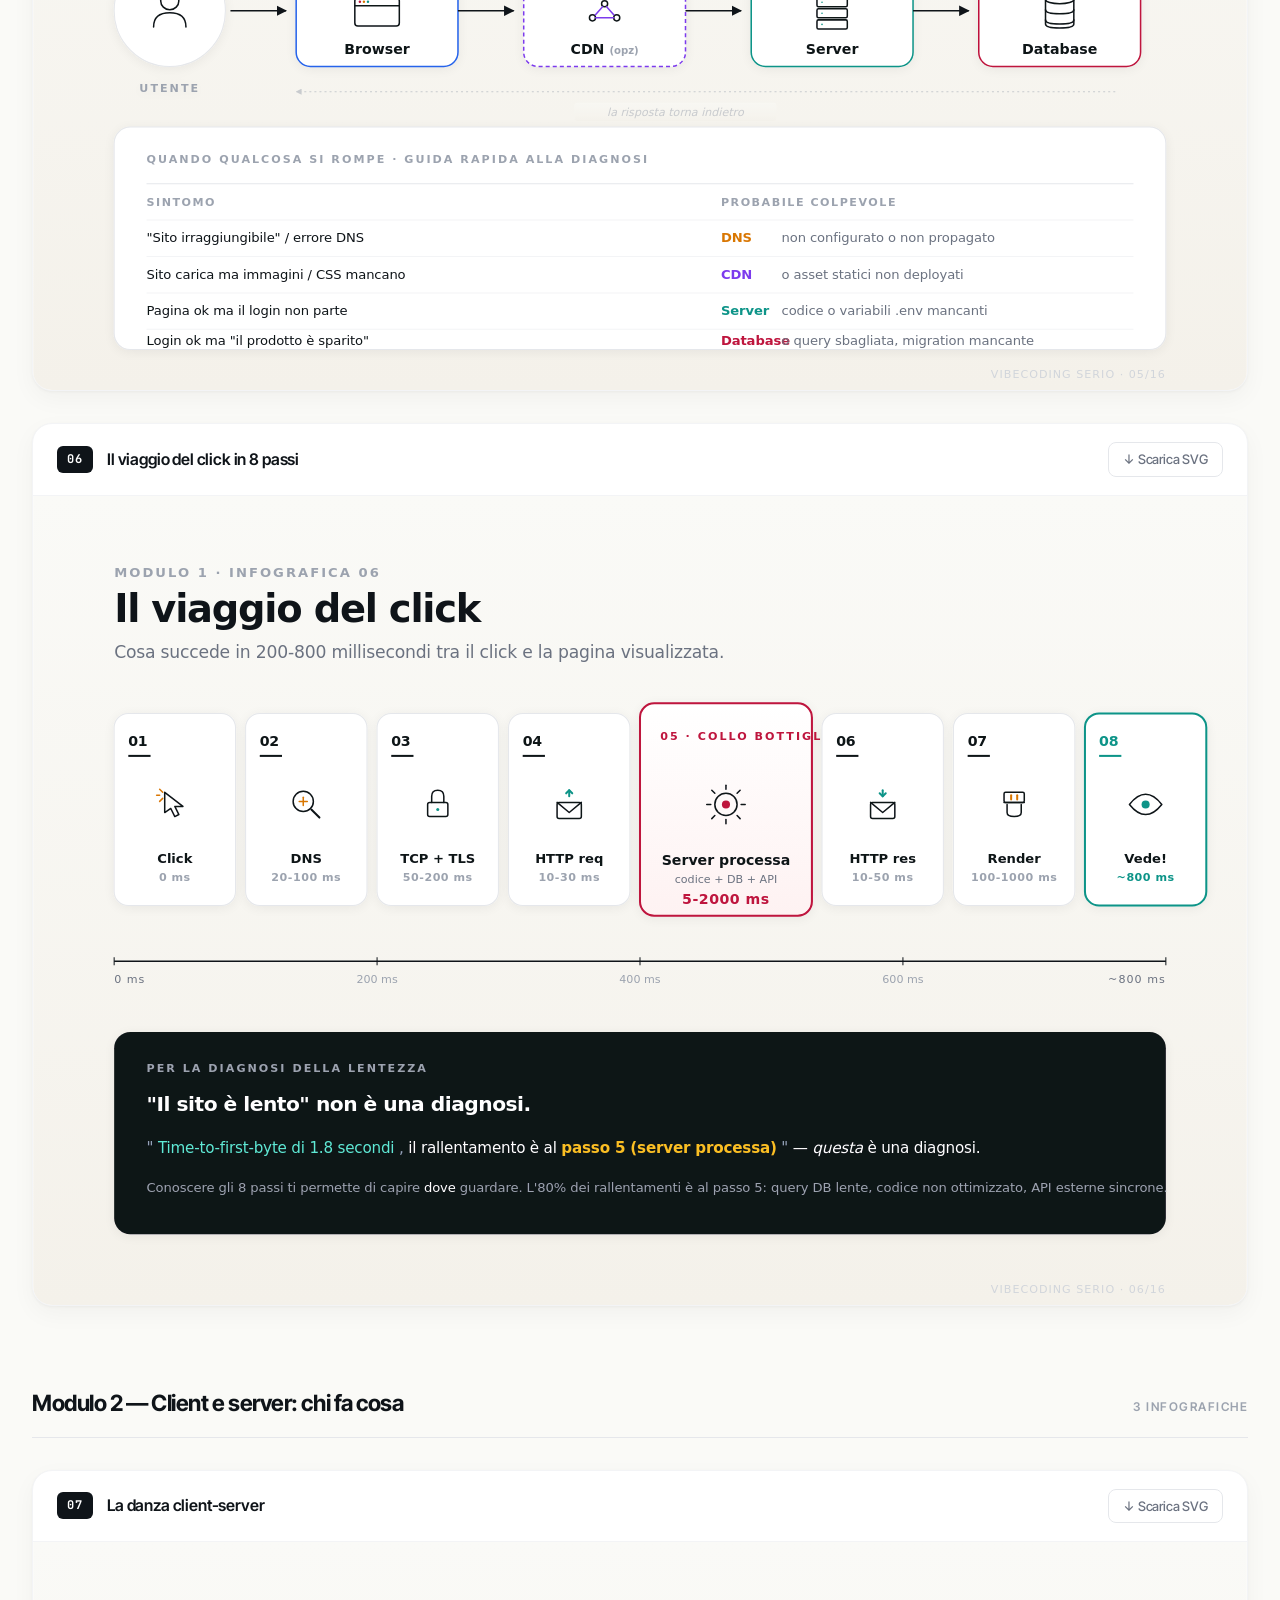
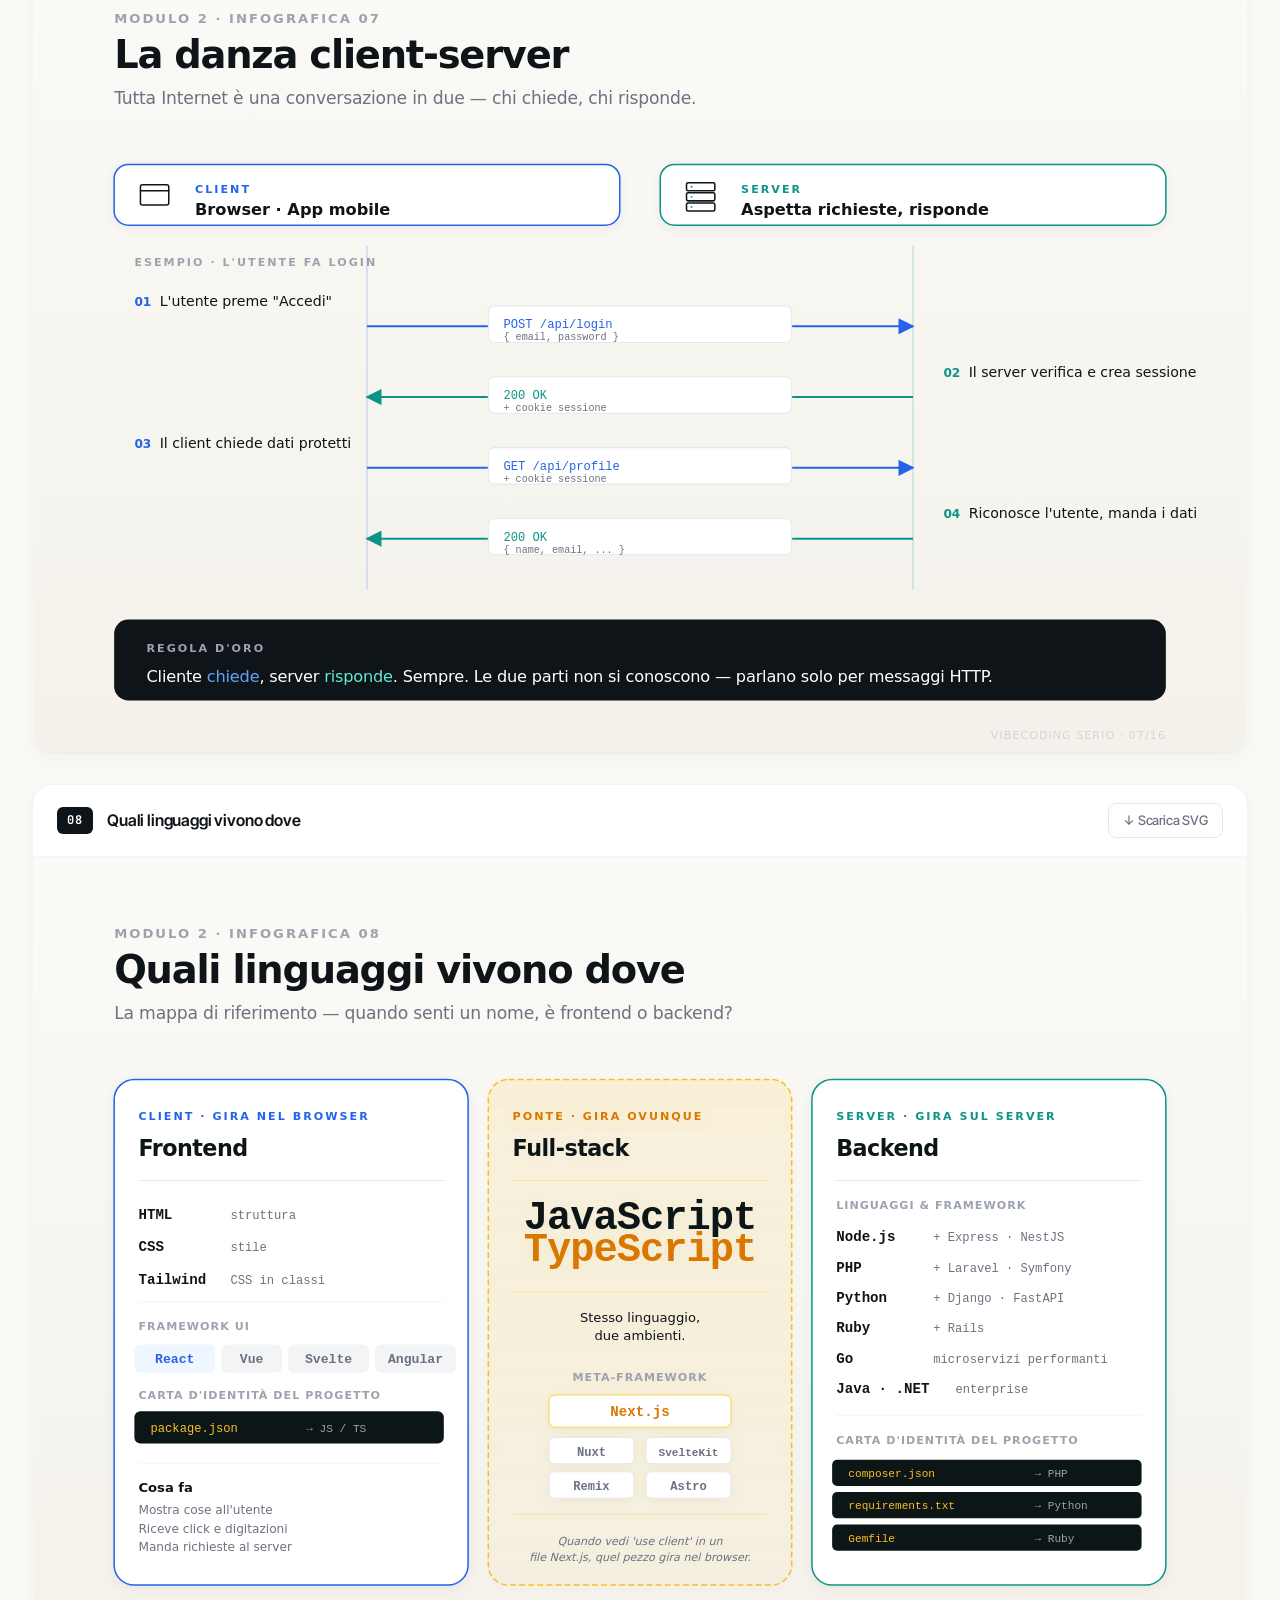
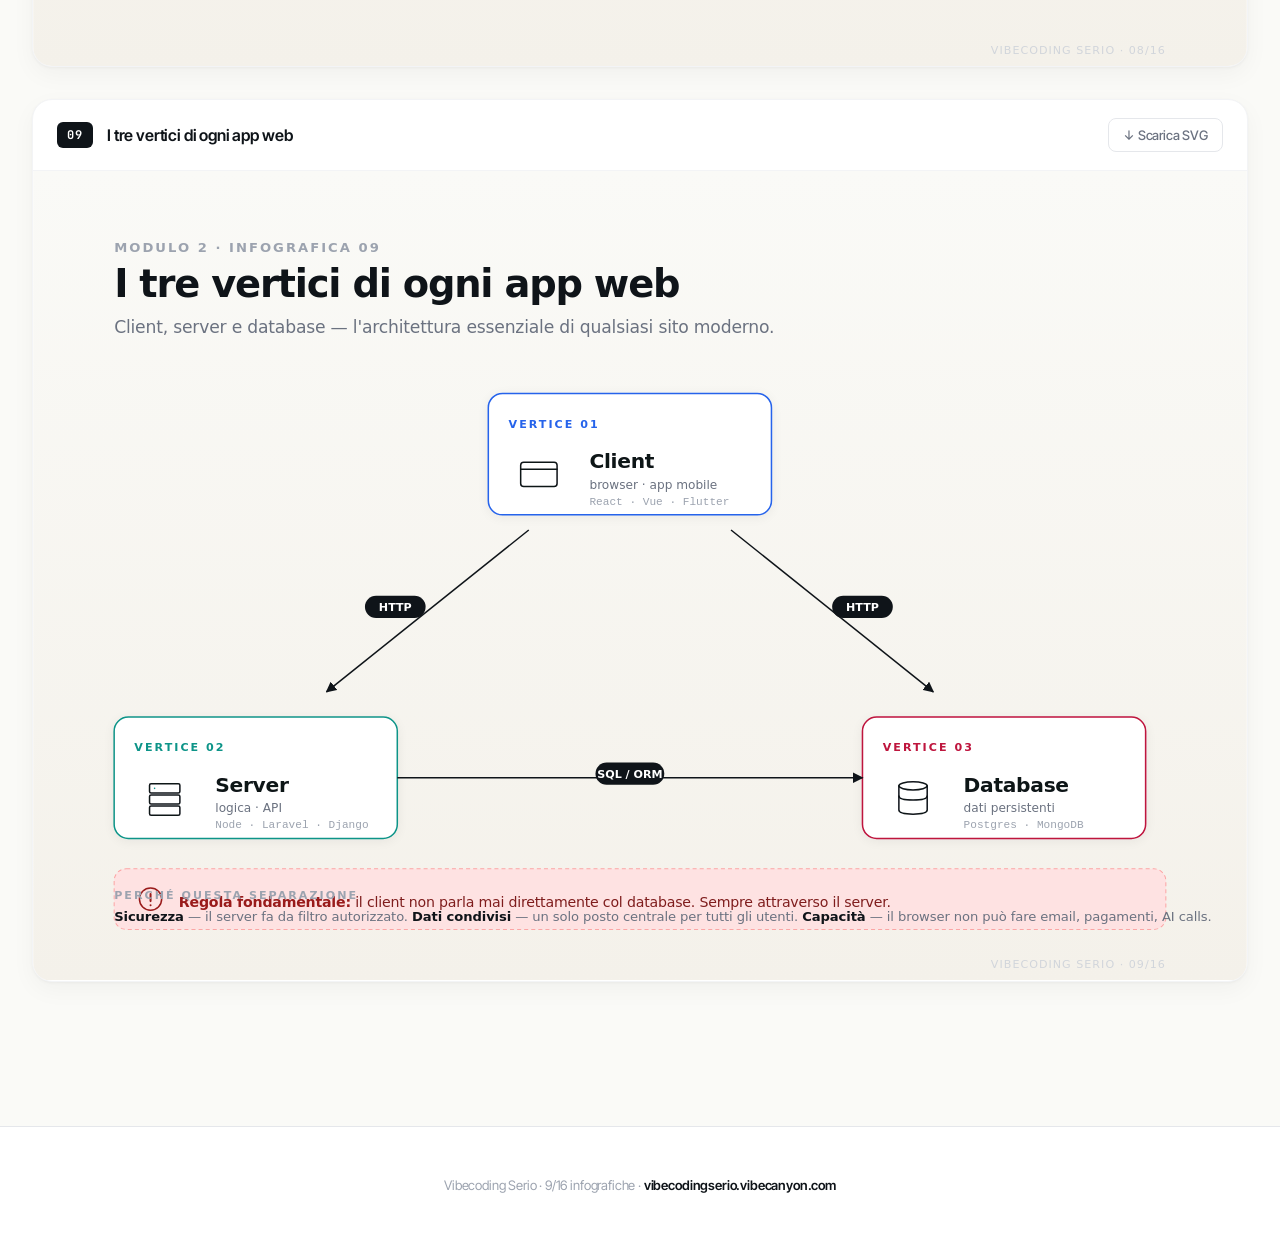
==== commit 5ca1a1eb: "feat(modulo-2 + infografiche 7-9): client/server/linguaggi/database Modulo 2 — "Client e server: chi" ====
--- a/assets/diagrams/preview.html
+++ b/assets/diagrams/preview.html
@@ -196,6 +196,7 @@
     <div class="nav-pills">
       <a href="#modulo-0">Modulo 0 (4)</a>
       <a href="#modulo-1">Modulo 1 (2)</a>
+      <a href="#modulo-2">Modulo 2 (3)</a>
       <a href="https://vibecodingserio.vibecanyon.com" class="cta">← Landing</a>
       <a href="https://github.com/cozzagit/vibecoding-serio">GitHub →</a>
     </div>
@@ -266,10 +267,41 @@
   </div>
 </section>
 
+<section id="modulo-2" class="module-section">
+  <div class="module-header">
+    <div class="module-title">Modulo 2 — Client e server: chi fa cosa</div>
+    <div class="module-meta">3 INFOGRAFICHE</div>
+  </div>
+
+  <div class="info-card">
+    <div class="info-card-header">
+      <div class="info-card-title"><span class="info-num">07</span><span class="info-name">La danza client-server</span></div>
+      <a class="download" href="07-danza-client-server.svg" download>↓ Scarica SVG</a>
+    </div>
+    <object data="07-danza-client-server.svg" type="image/svg+xml" style="width:100%;display:block">Loading…</object>
+  </div>
+
+  <div class="info-card">
+    <div class="info-card-header">
+      <div class="info-card-title"><span class="info-num">08</span><span class="info-name">Quali linguaggi vivono dove</span></div>
+      <a class="download" href="08-linguaggi-vivono-dove.svg" download>↓ Scarica SVG</a>
+    </div>
+    <object data="08-linguaggi-vivono-dove.svg" type="image/svg+xml" style="width:100%;display:block">Loading…</object>
+  </div>
+
+  <div class="info-card">
+    <div class="info-card-header">
+      <div class="info-card-title"><span class="info-num">09</span><span class="info-name">I tre vertici di ogni app web</span></div>
+      <a class="download" href="09-triangolo-client-server-database.svg" download>↓ Scarica SVG</a>
+    </div>
+    <object data="09-triangolo-client-server-database.svg" type="image/svg+xml" style="width:100%;display:block">Loading…</object>
+  </div>
+</section>
+
 </main>
 
 <footer>
-  <p>Vibecoding Serio · 6/16 infografiche · <a href="https://vibecodingserio.vibecanyon.com">vibecodingserio.vibecanyon.com</a></p>
+  <p>Vibecoding Serio · 9/16 infografiche · <a href="https://vibecodingserio.vibecanyon.com">vibecodingserio.vibecanyon.com</a></p>
 </footer>
 
 </body>
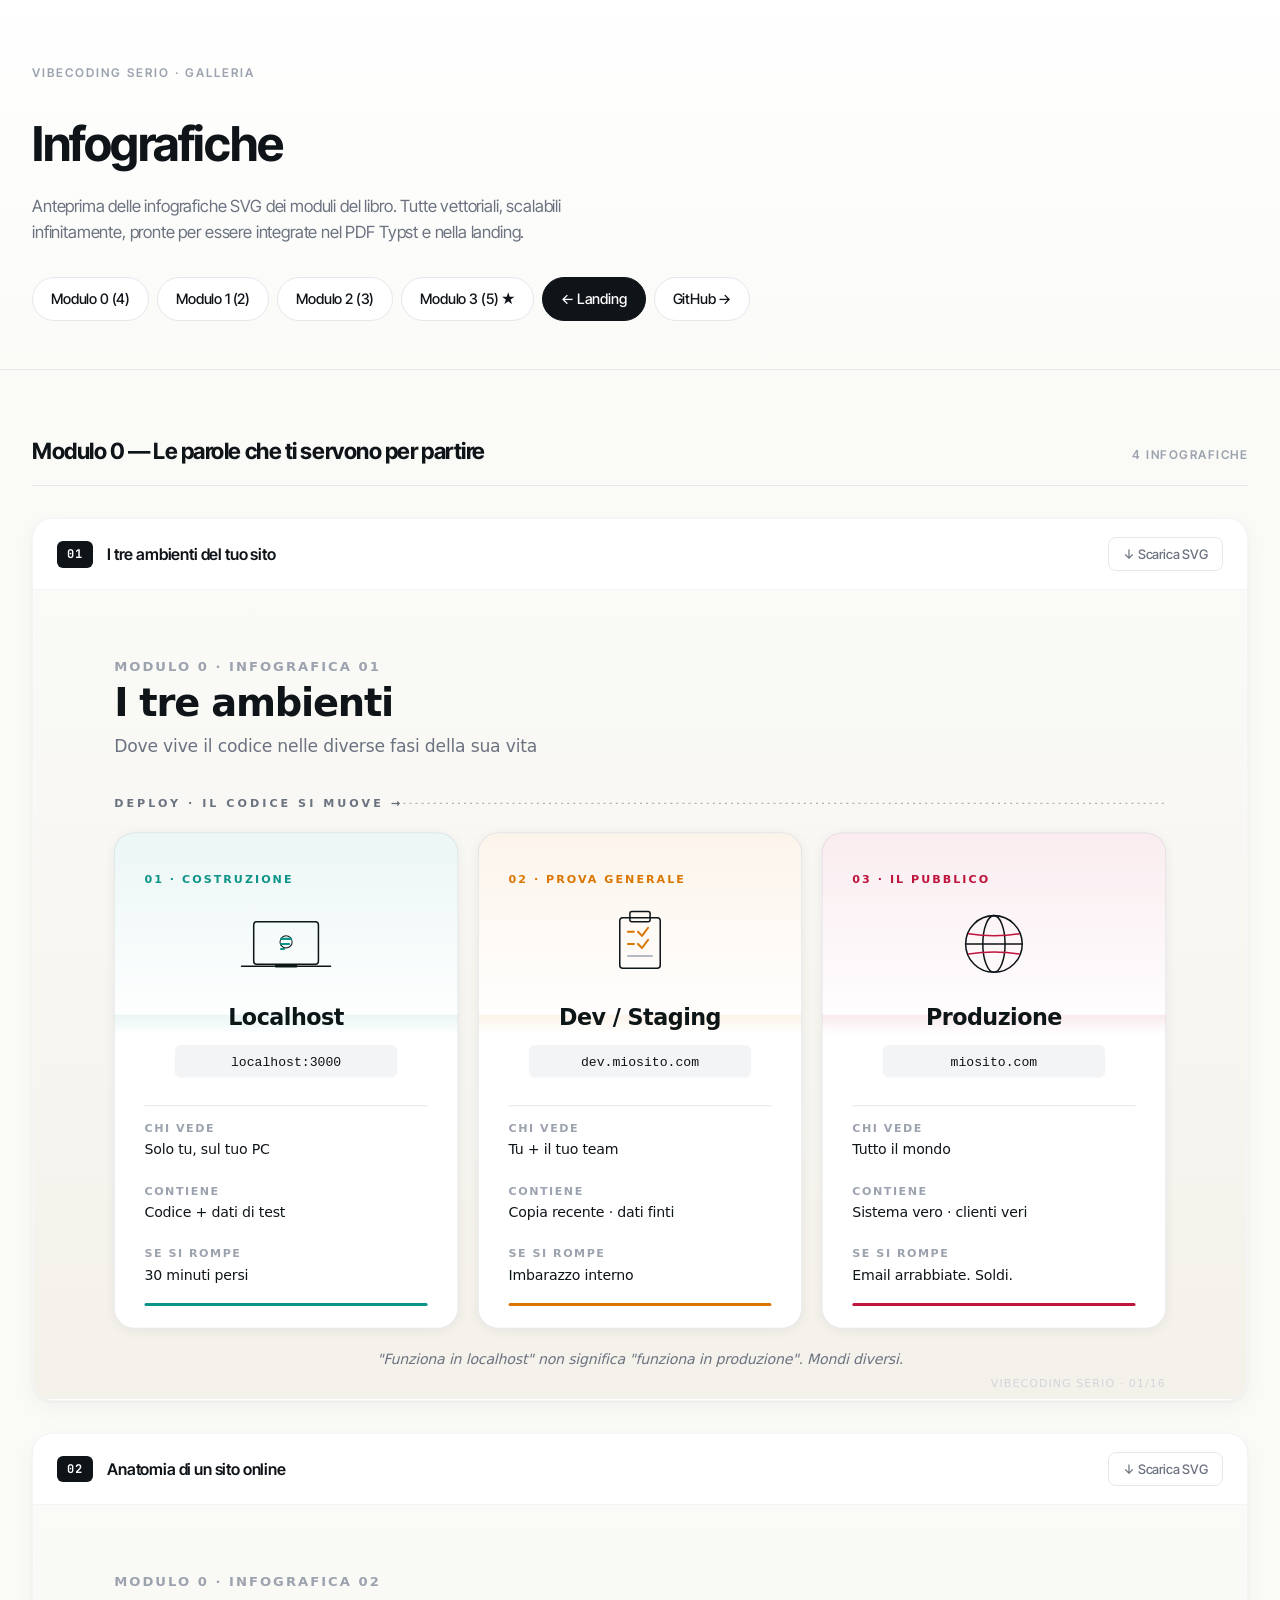
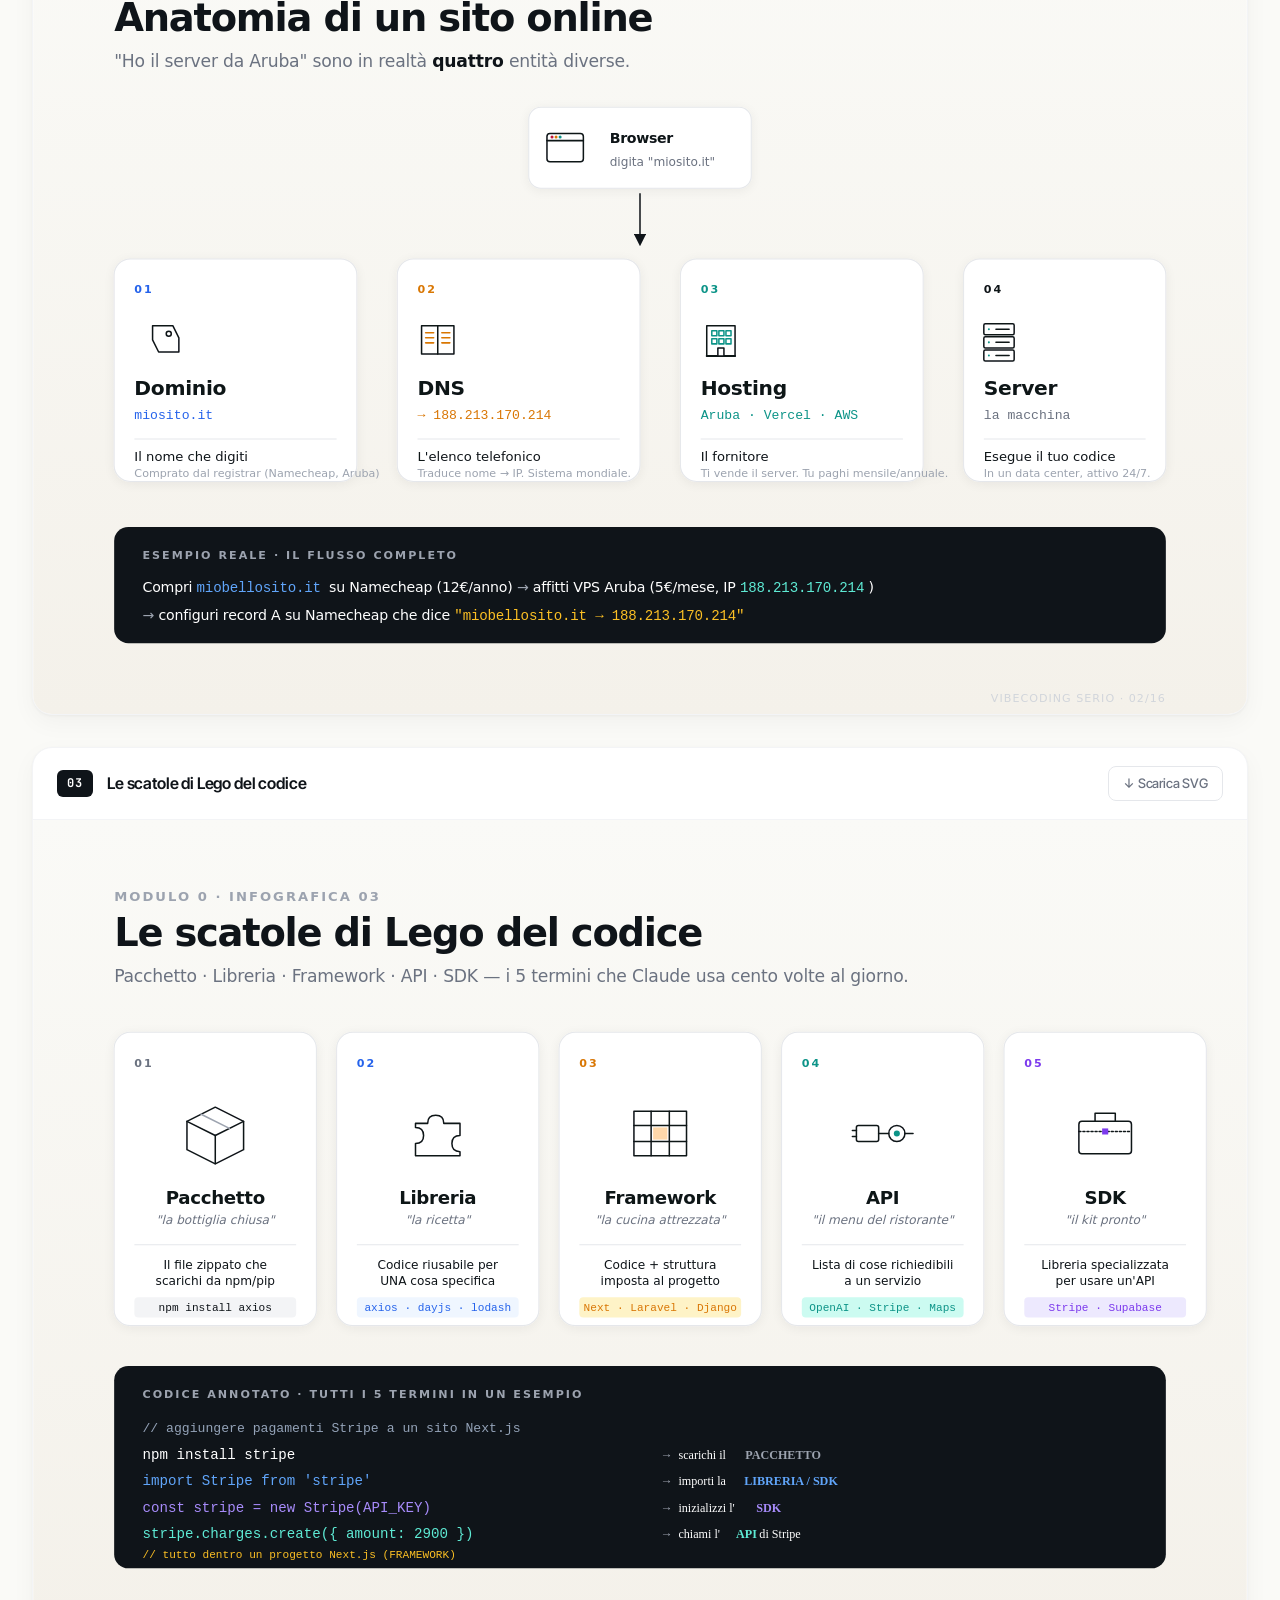
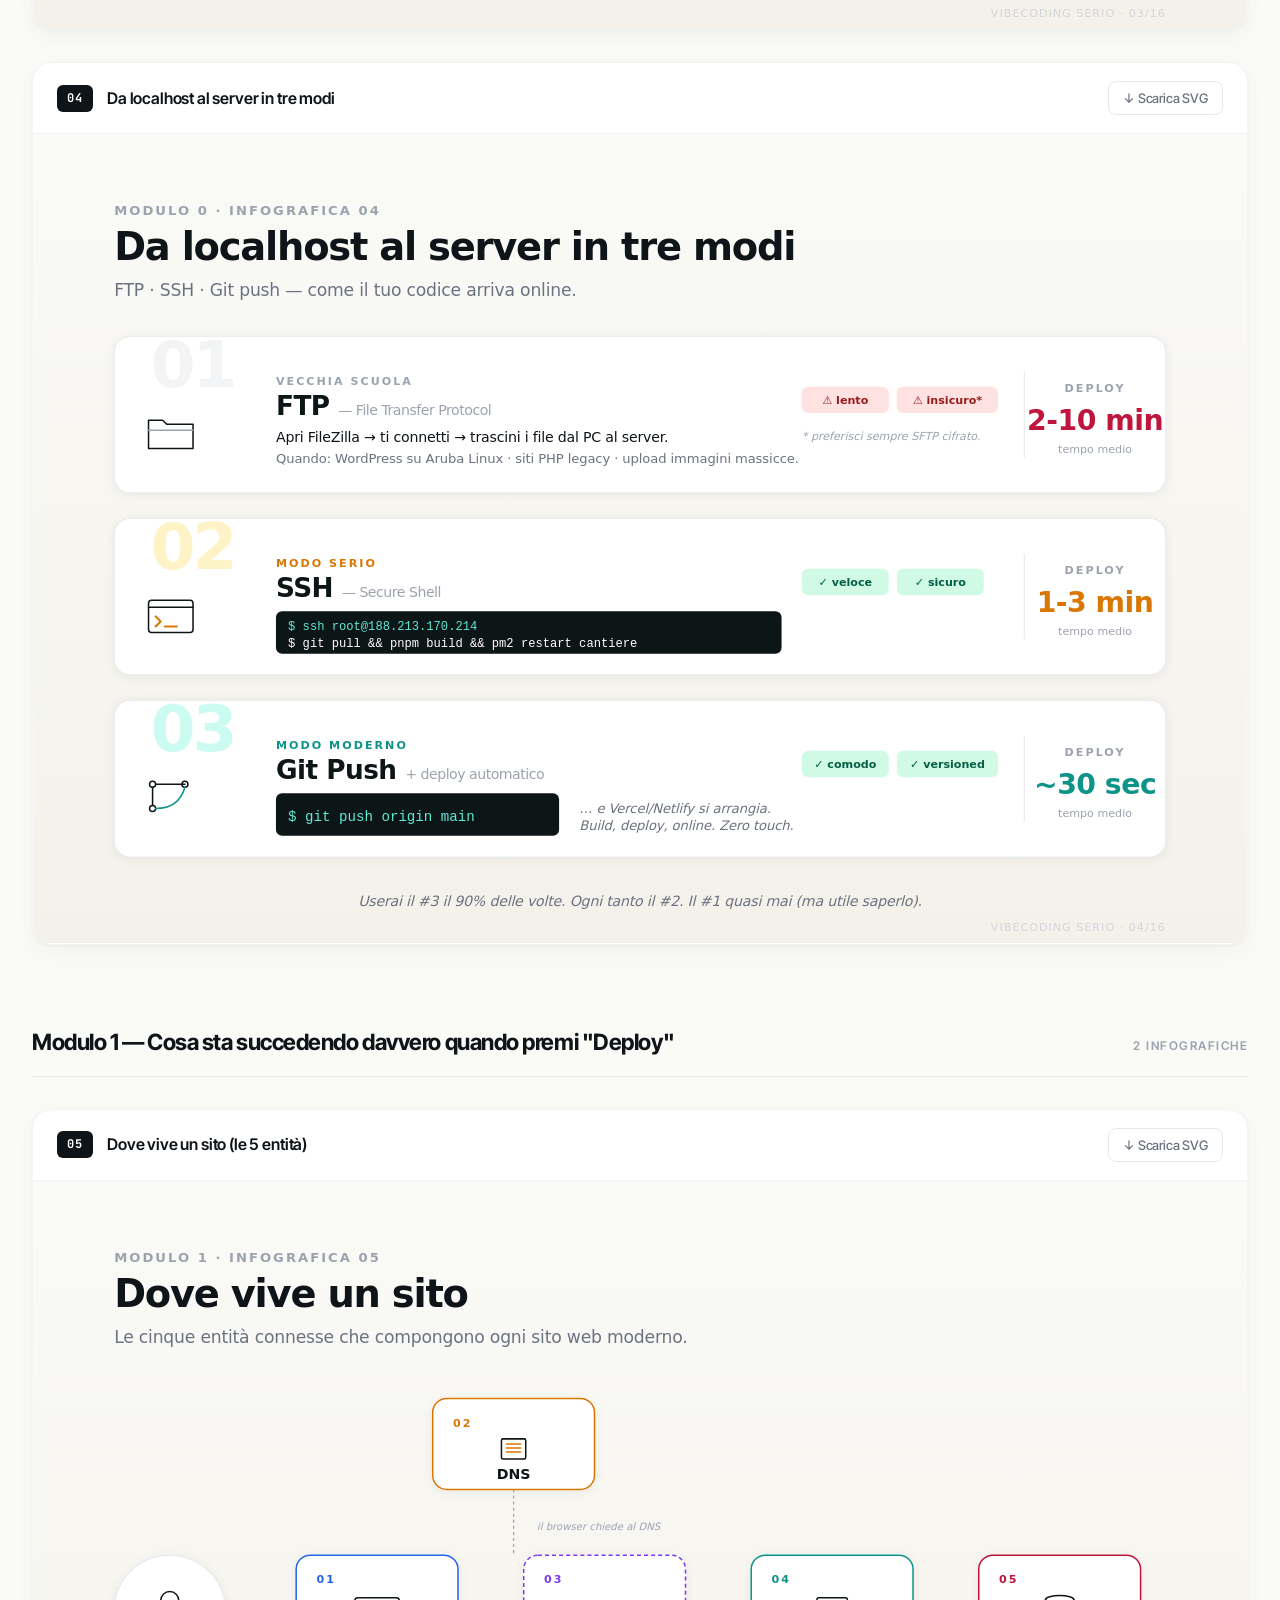
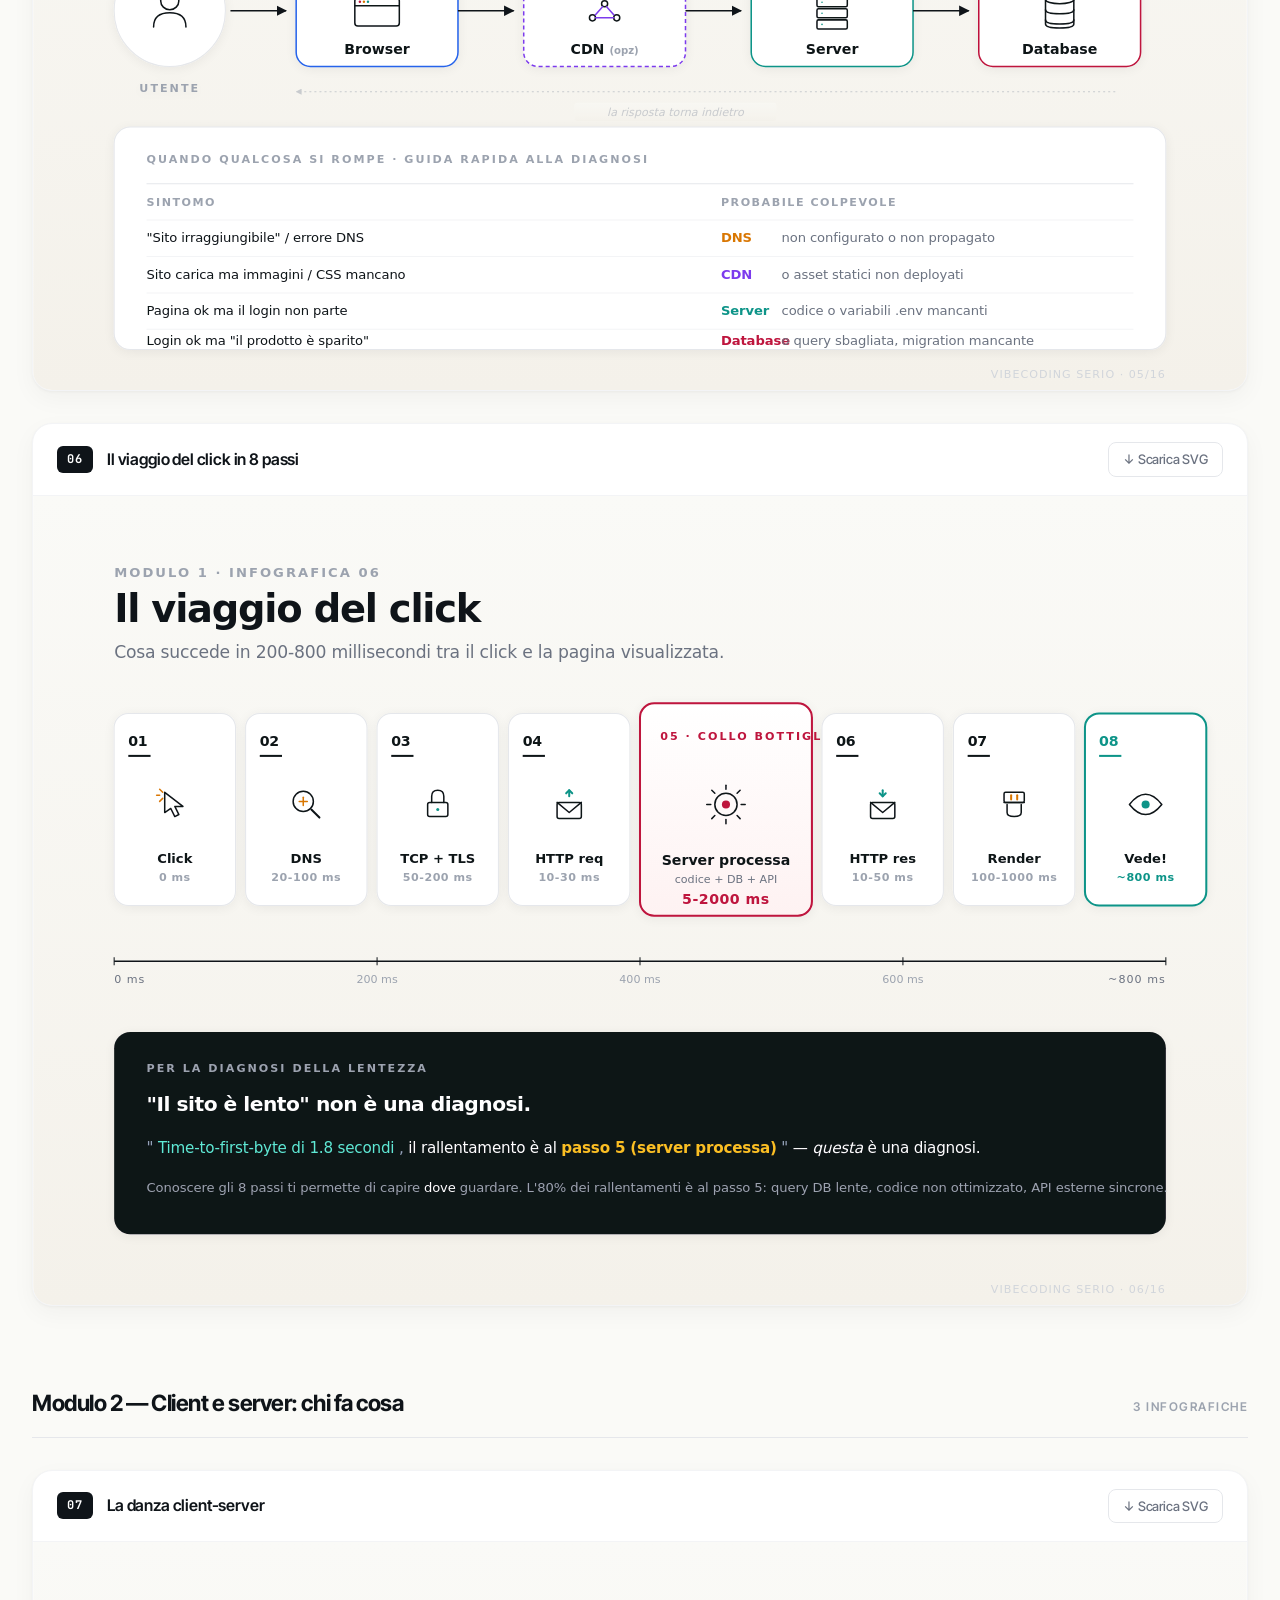
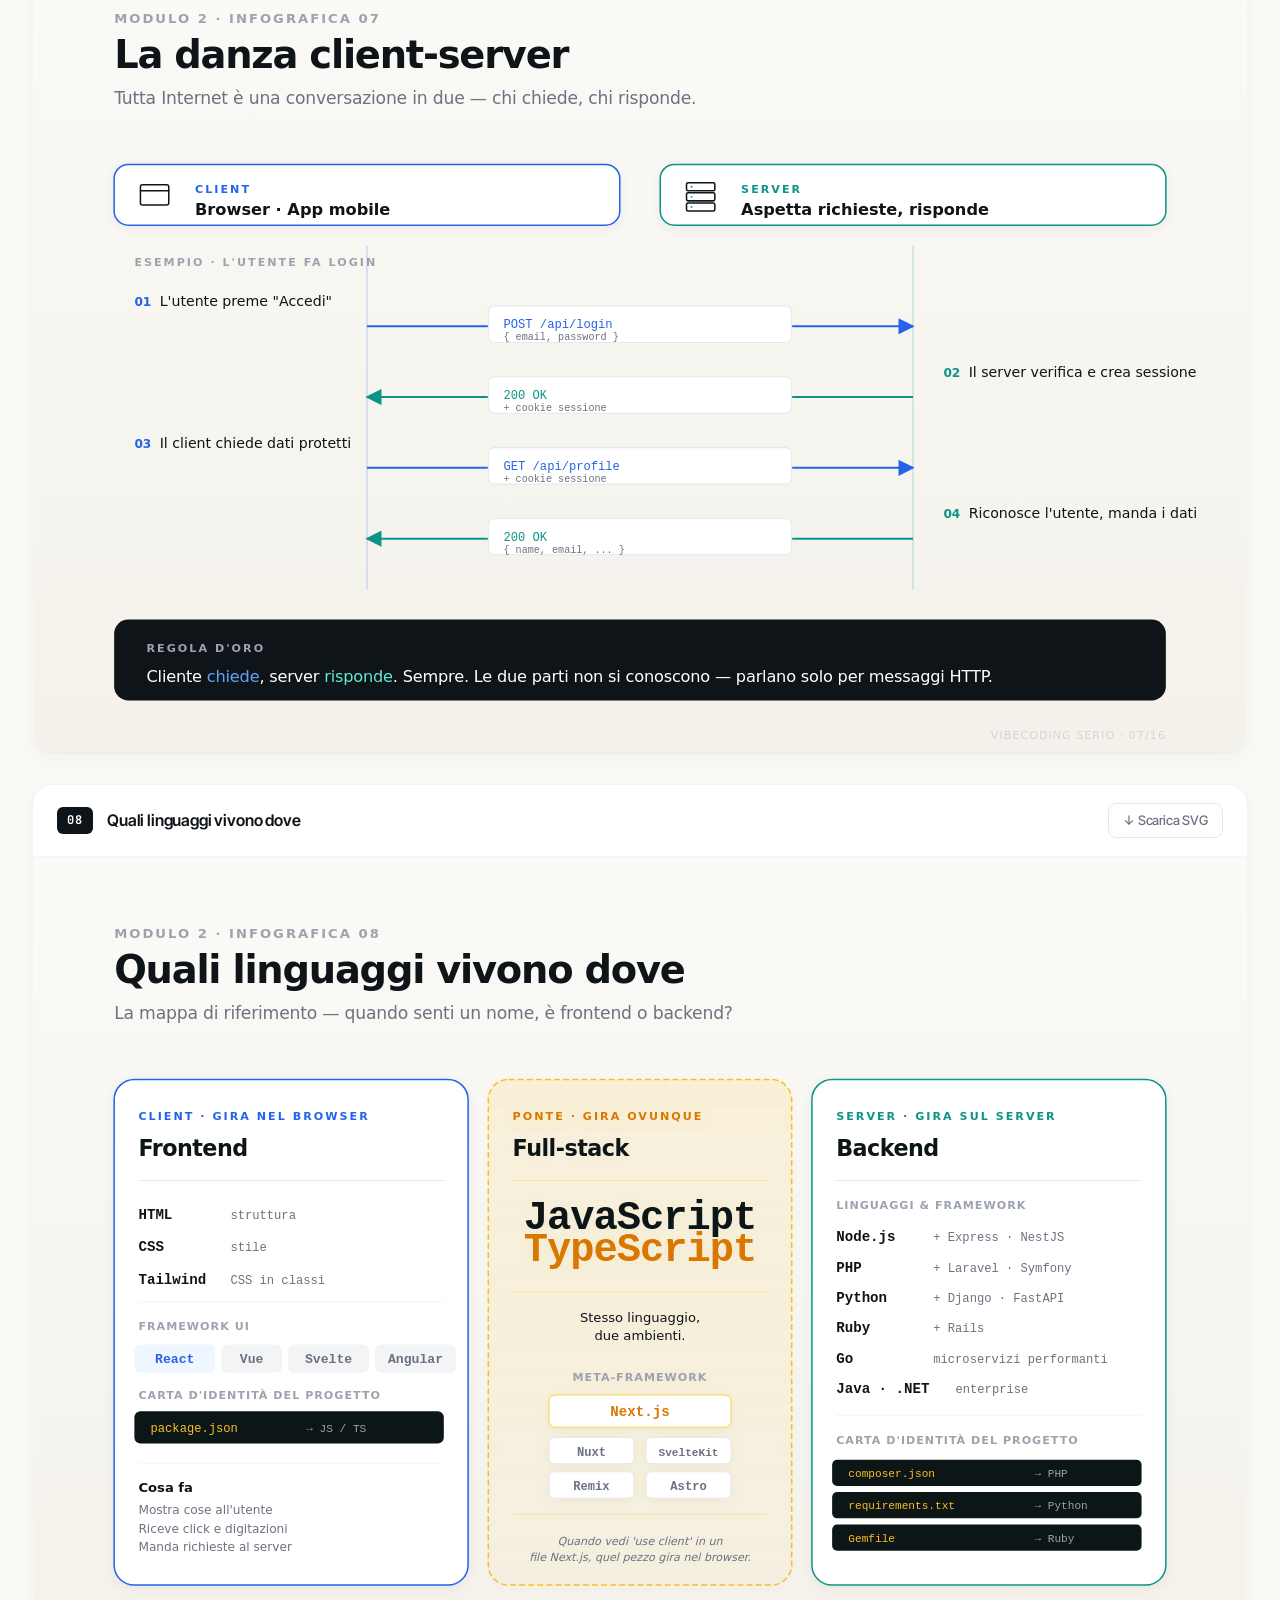
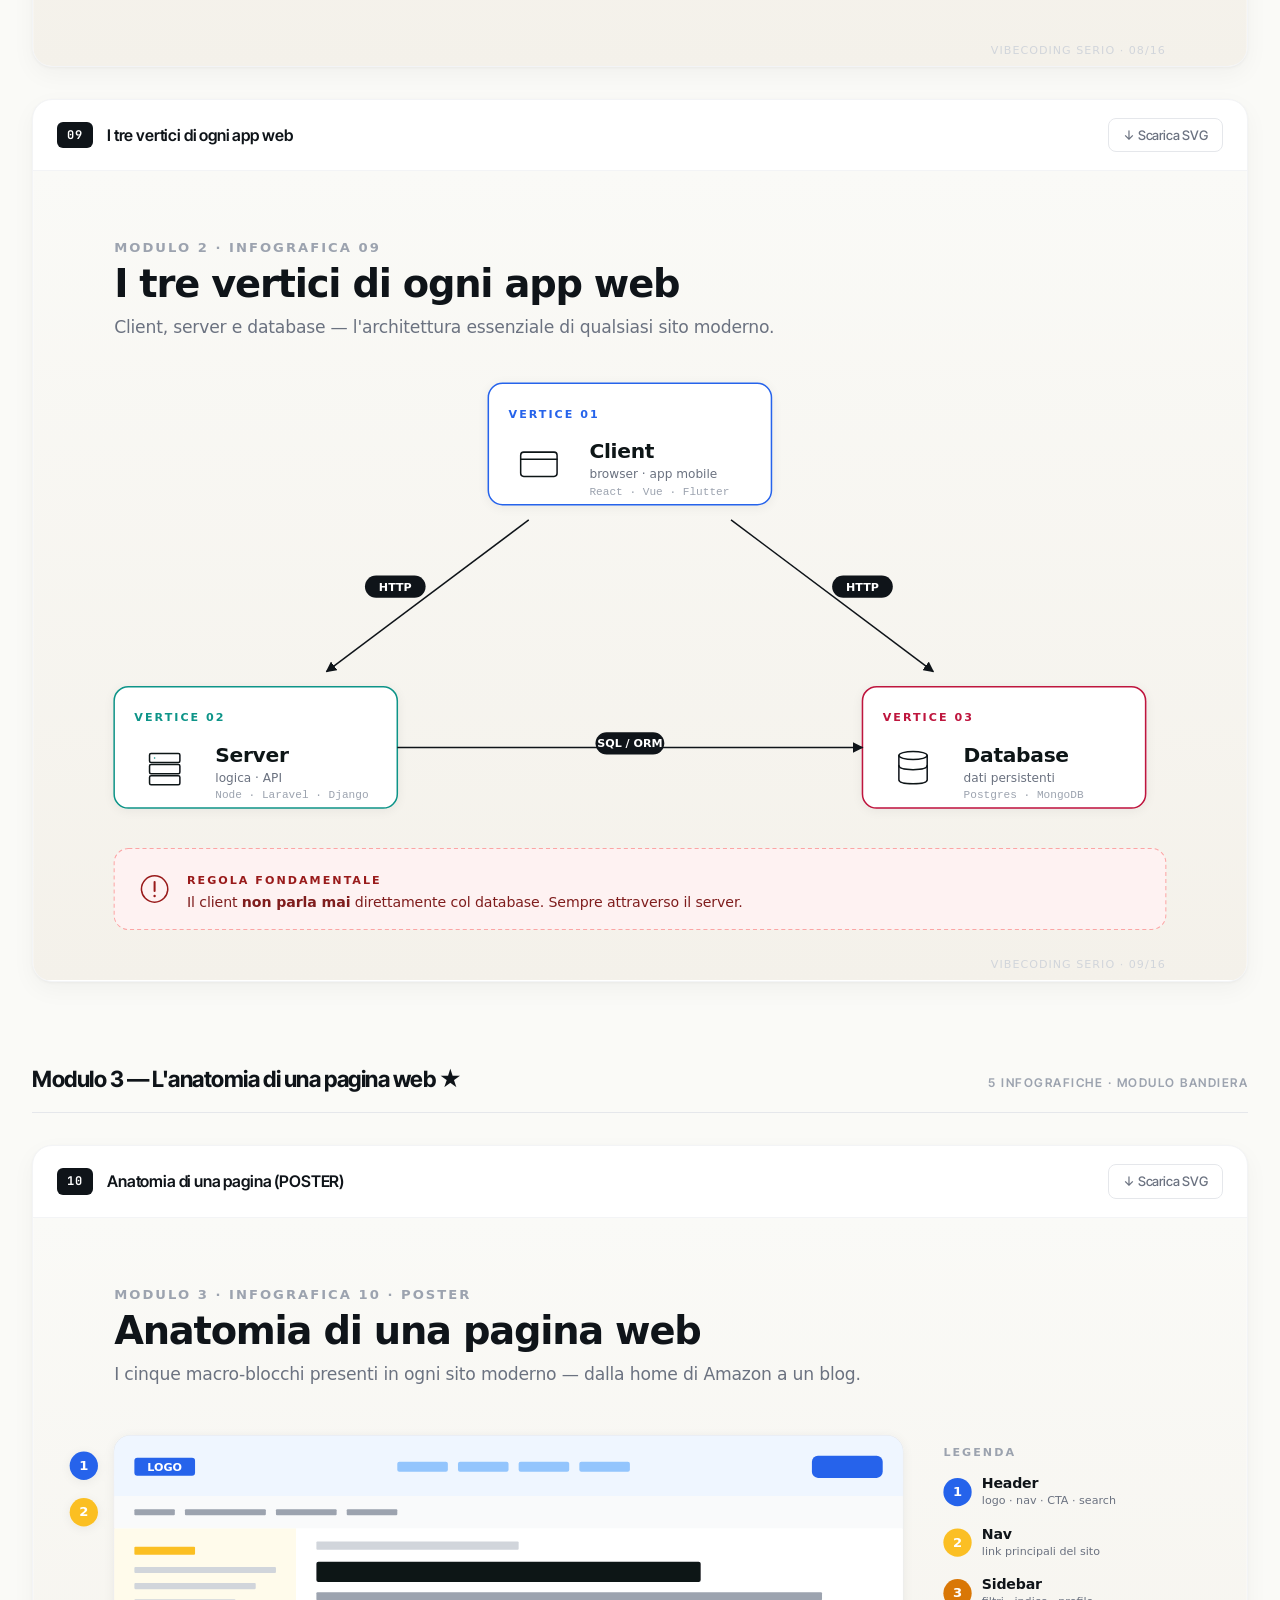
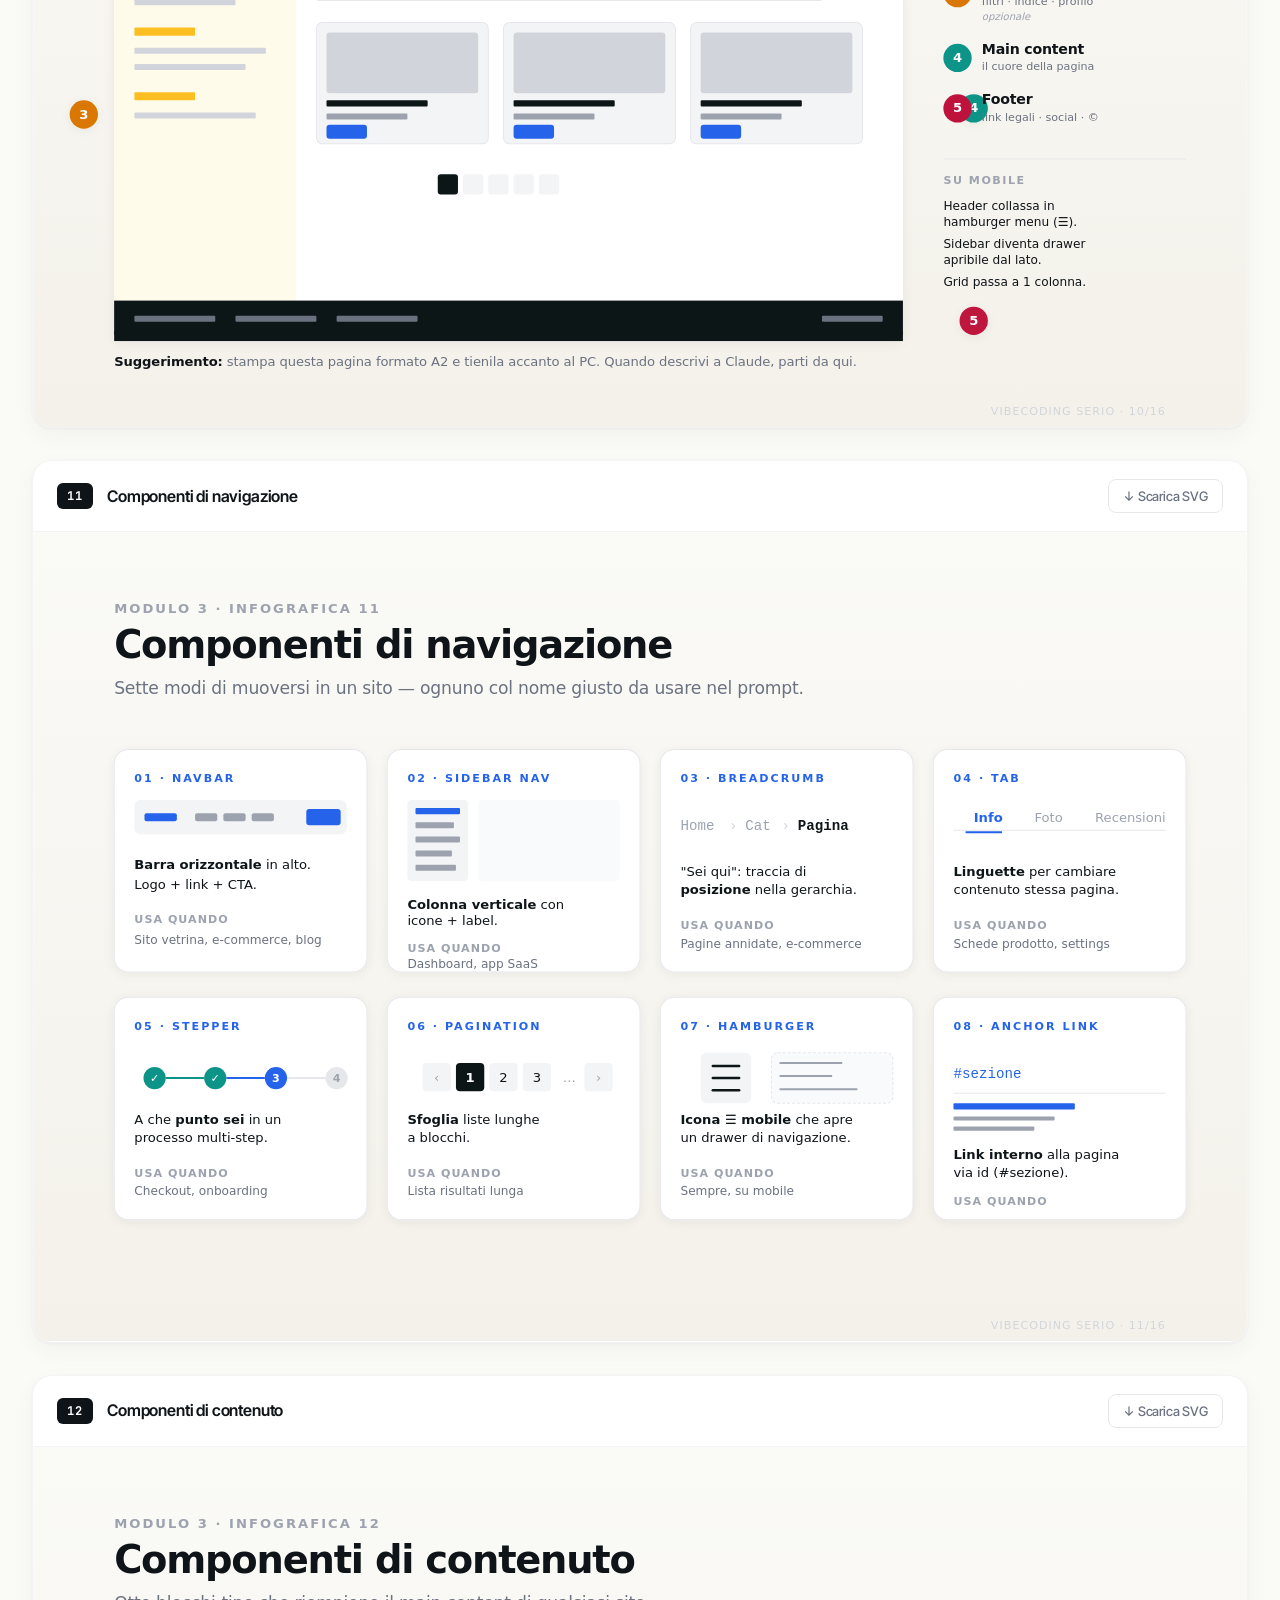
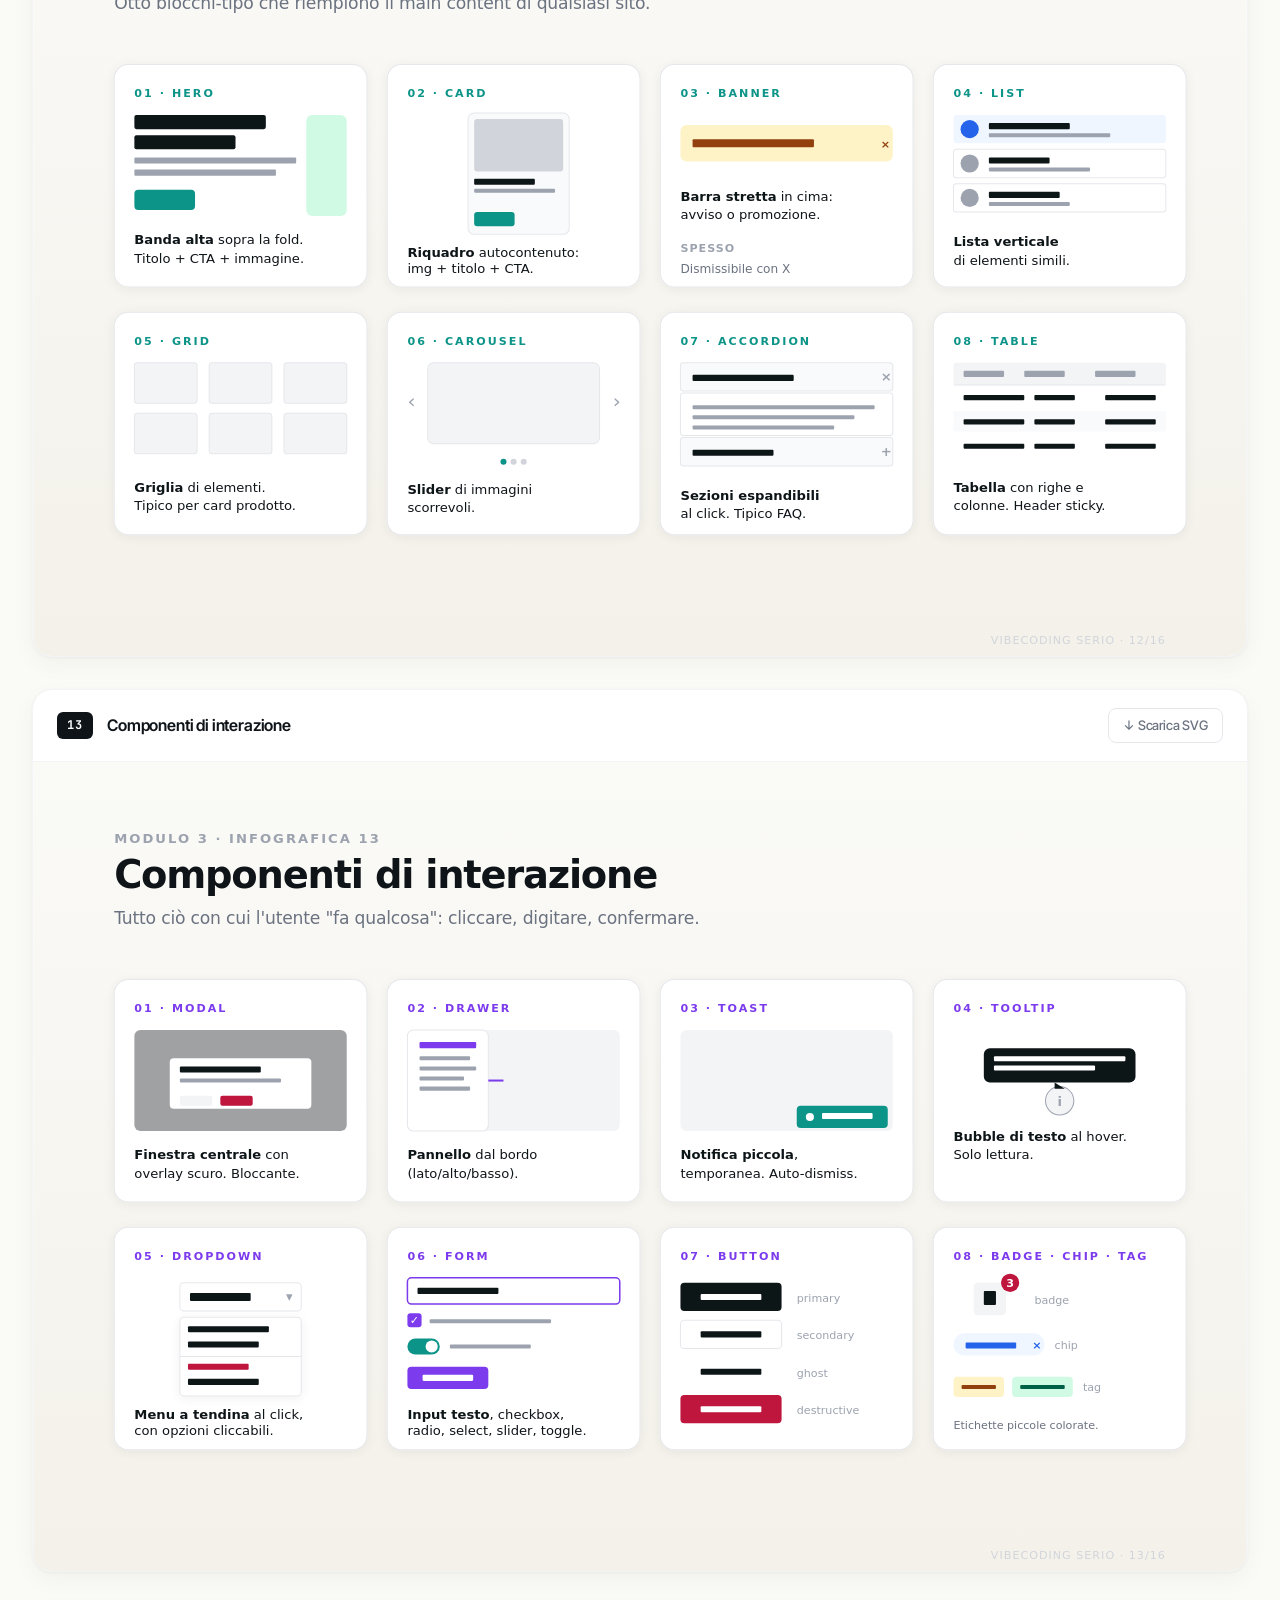
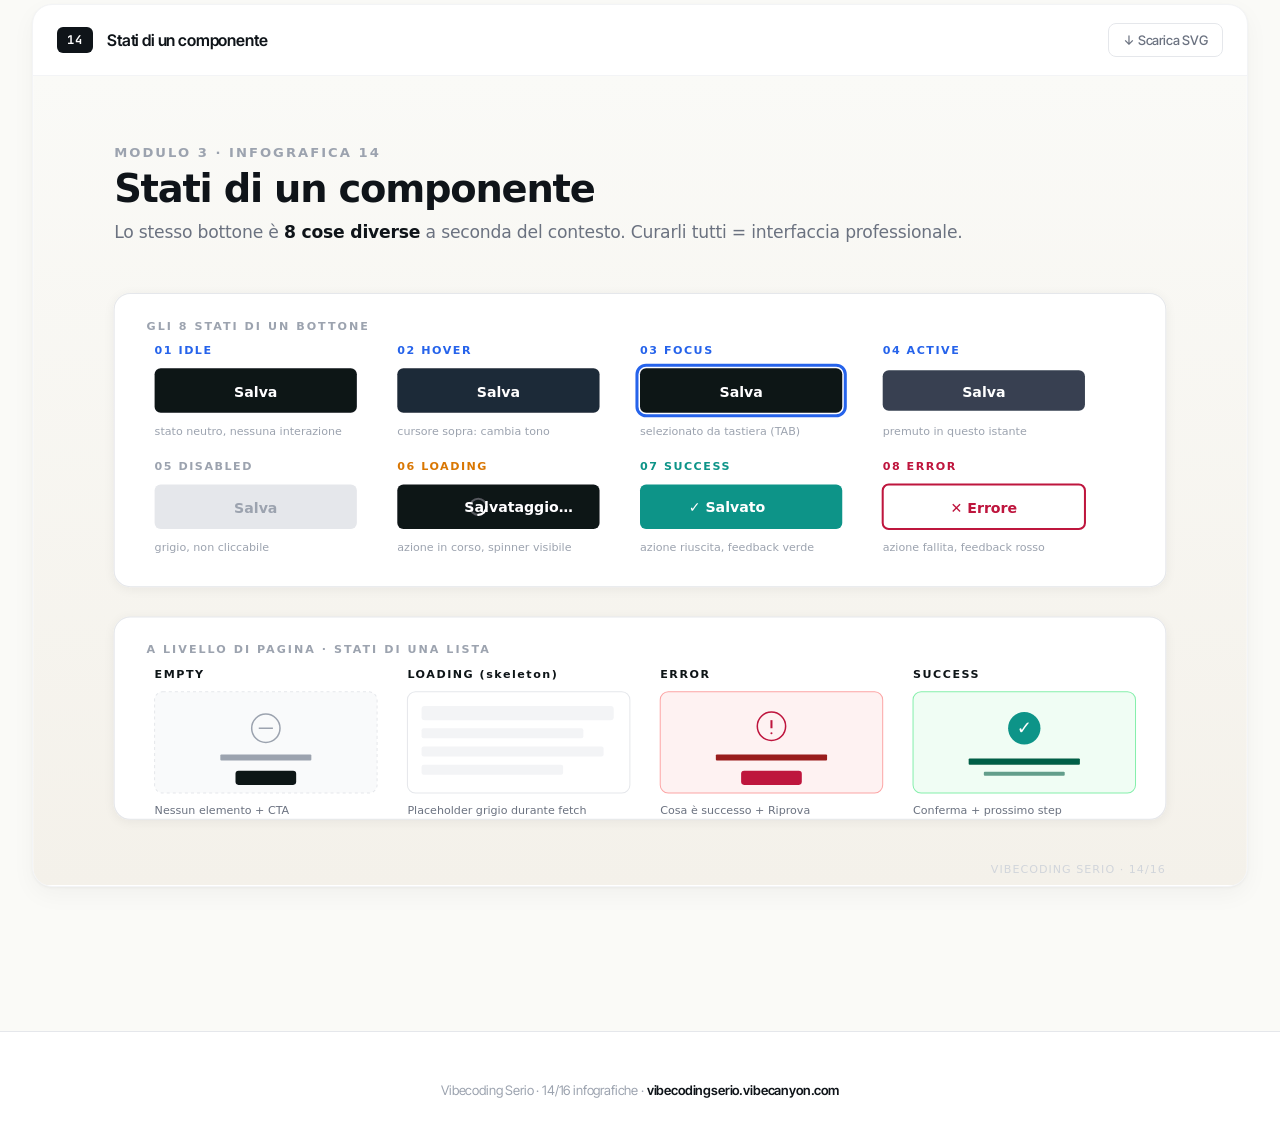
==== commit 9019069b: "feat(modulo-3): anatomia pagina (modulo bandiera) + 5 infografiche + fix #09 Modulo 3 — "L'anatomia " ====
--- a/assets/diagrams/preview.html
+++ b/assets/diagrams/preview.html
@@ -197,6 +197,7 @@
       <a href="#modulo-0">Modulo 0 (4)</a>
       <a href="#modulo-1">Modulo 1 (2)</a>
       <a href="#modulo-2">Modulo 2 (3)</a>
+      <a href="#modulo-3">Modulo 3 (5) ★</a>
       <a href="https://vibecodingserio.vibecanyon.com" class="cta">← Landing</a>
       <a href="https://github.com/cozzagit/vibecoding-serio">GitHub →</a>
     </div>
@@ -298,10 +299,57 @@
   </div>
 </section>
 
+<section id="modulo-3" class="module-section">
+  <div class="module-header">
+    <div class="module-title">Modulo 3 — L'anatomia di una pagina web ★</div>
+    <div class="module-meta">5 INFOGRAFICHE · MODULO BANDIERA</div>
+  </div>
+
+  <div class="info-card">
+    <div class="info-card-header">
+      <div class="info-card-title"><span class="info-num">10</span><span class="info-name">Anatomia di una pagina (POSTER)</span></div>
+      <a class="download" href="10-anatomia-pagina.svg" download>↓ Scarica SVG</a>
+    </div>
+    <object data="10-anatomia-pagina.svg" type="image/svg+xml" style="width:100%;display:block">Loading…</object>
+  </div>
+
+  <div class="info-card">
+    <div class="info-card-header">
+      <div class="info-card-title"><span class="info-num">11</span><span class="info-name">Componenti di navigazione</span></div>
+      <a class="download" href="11-componenti-navigazione.svg" download>↓ Scarica SVG</a>
+    </div>
+    <object data="11-componenti-navigazione.svg" type="image/svg+xml" style="width:100%;display:block">Loading…</object>
+  </div>
+
+  <div class="info-card">
+    <div class="info-card-header">
+      <div class="info-card-title"><span class="info-num">12</span><span class="info-name">Componenti di contenuto</span></div>
+      <a class="download" href="12-componenti-contenuto.svg" download>↓ Scarica SVG</a>
+    </div>
+    <object data="12-componenti-contenuto.svg" type="image/svg+xml" style="width:100%;display:block">Loading…</object>
+  </div>
+
+  <div class="info-card">
+    <div class="info-card-header">
+      <div class="info-card-title"><span class="info-num">13</span><span class="info-name">Componenti di interazione</span></div>
+      <a class="download" href="13-componenti-interazione.svg" download>↓ Scarica SVG</a>
+    </div>
+    <object data="13-componenti-interazione.svg" type="image/svg+xml" style="width:100%;display:block">Loading…</object>
+  </div>
+
+  <div class="info-card">
+    <div class="info-card-header">
+      <div class="info-card-title"><span class="info-num">14</span><span class="info-name">Stati di un componente</span></div>
+      <a class="download" href="14-stati-componente.svg" download>↓ Scarica SVG</a>
+    </div>
+    <object data="14-stati-componente.svg" type="image/svg+xml" style="width:100%;display:block">Loading…</object>
+  </div>
+</section>
+
 </main>
 
 <footer>
-  <p>Vibecoding Serio · 9/16 infografiche · <a href="https://vibecodingserio.vibecanyon.com">vibecodingserio.vibecanyon.com</a></p>
+  <p>Vibecoding Serio · 14/16 infografiche · <a href="https://vibecodingserio.vibecanyon.com">vibecodingserio.vibecanyon.com</a></p>
 </footer>
 
 </body>
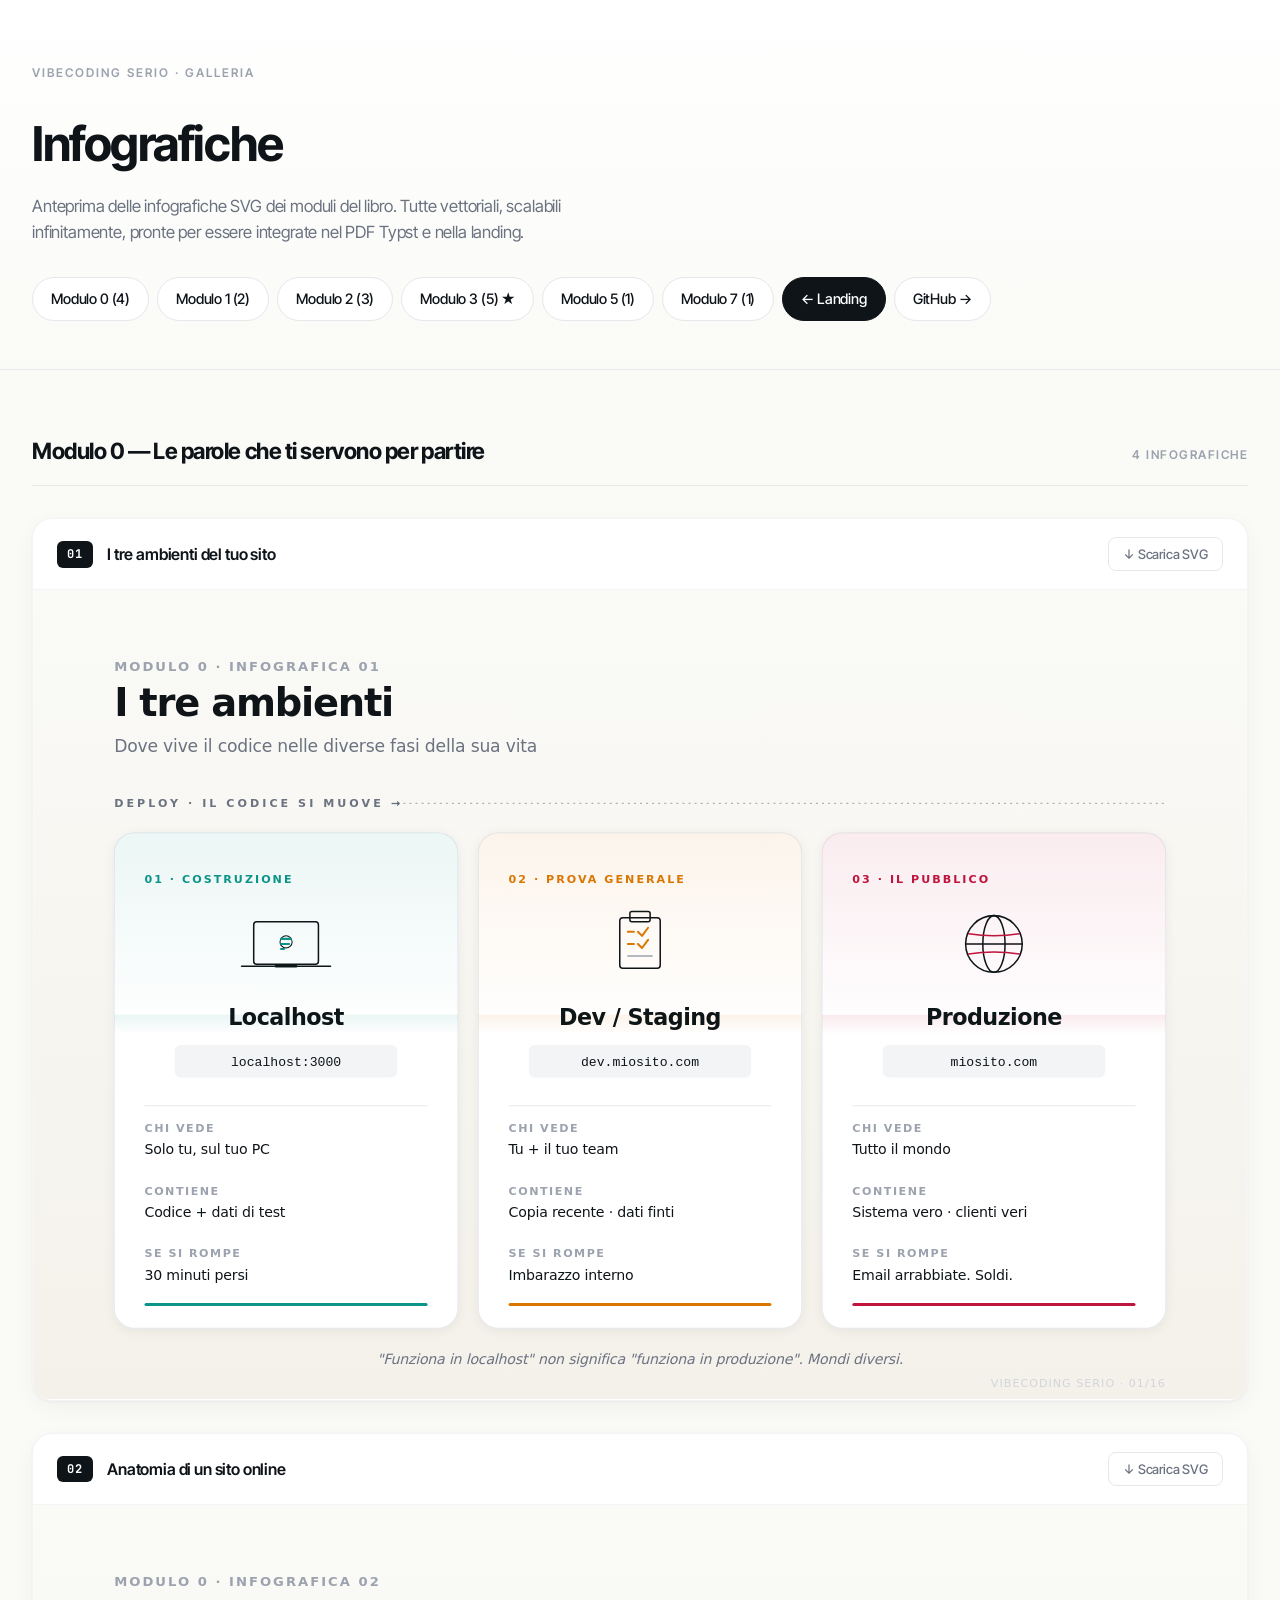
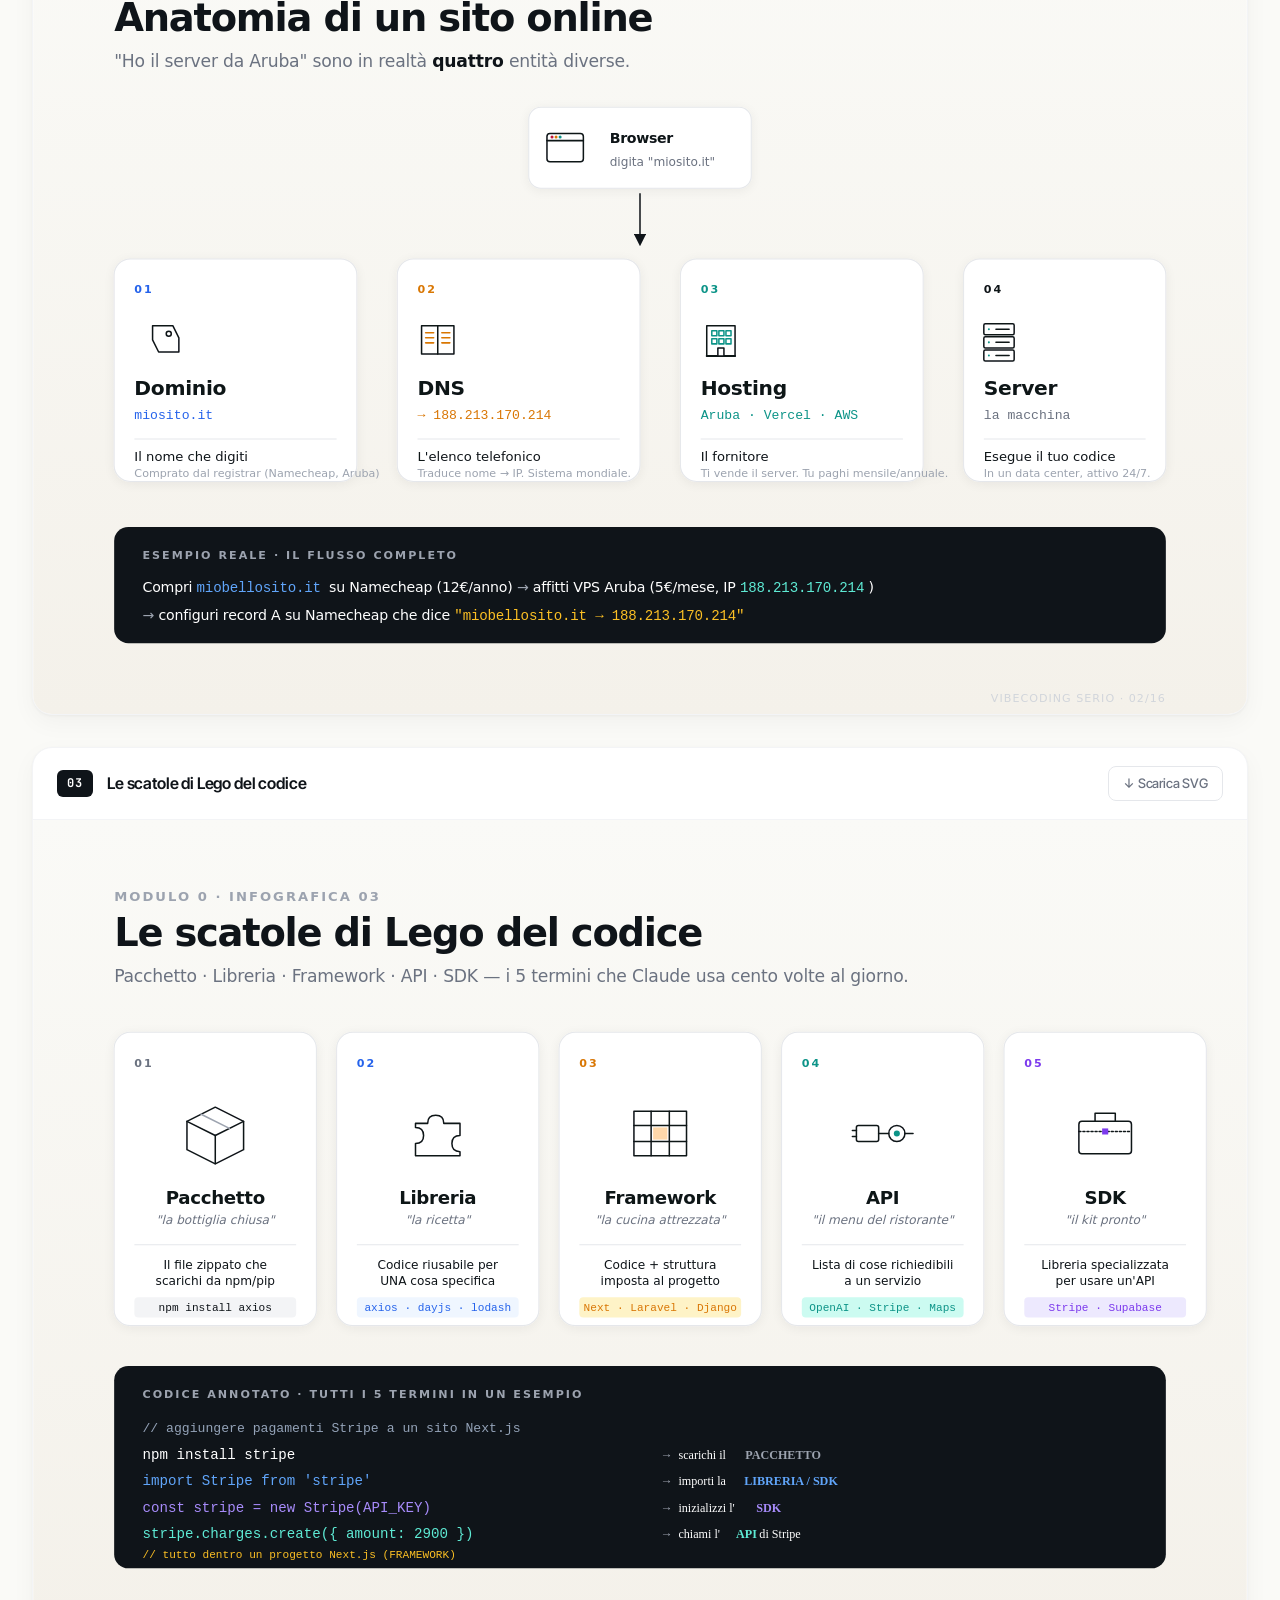
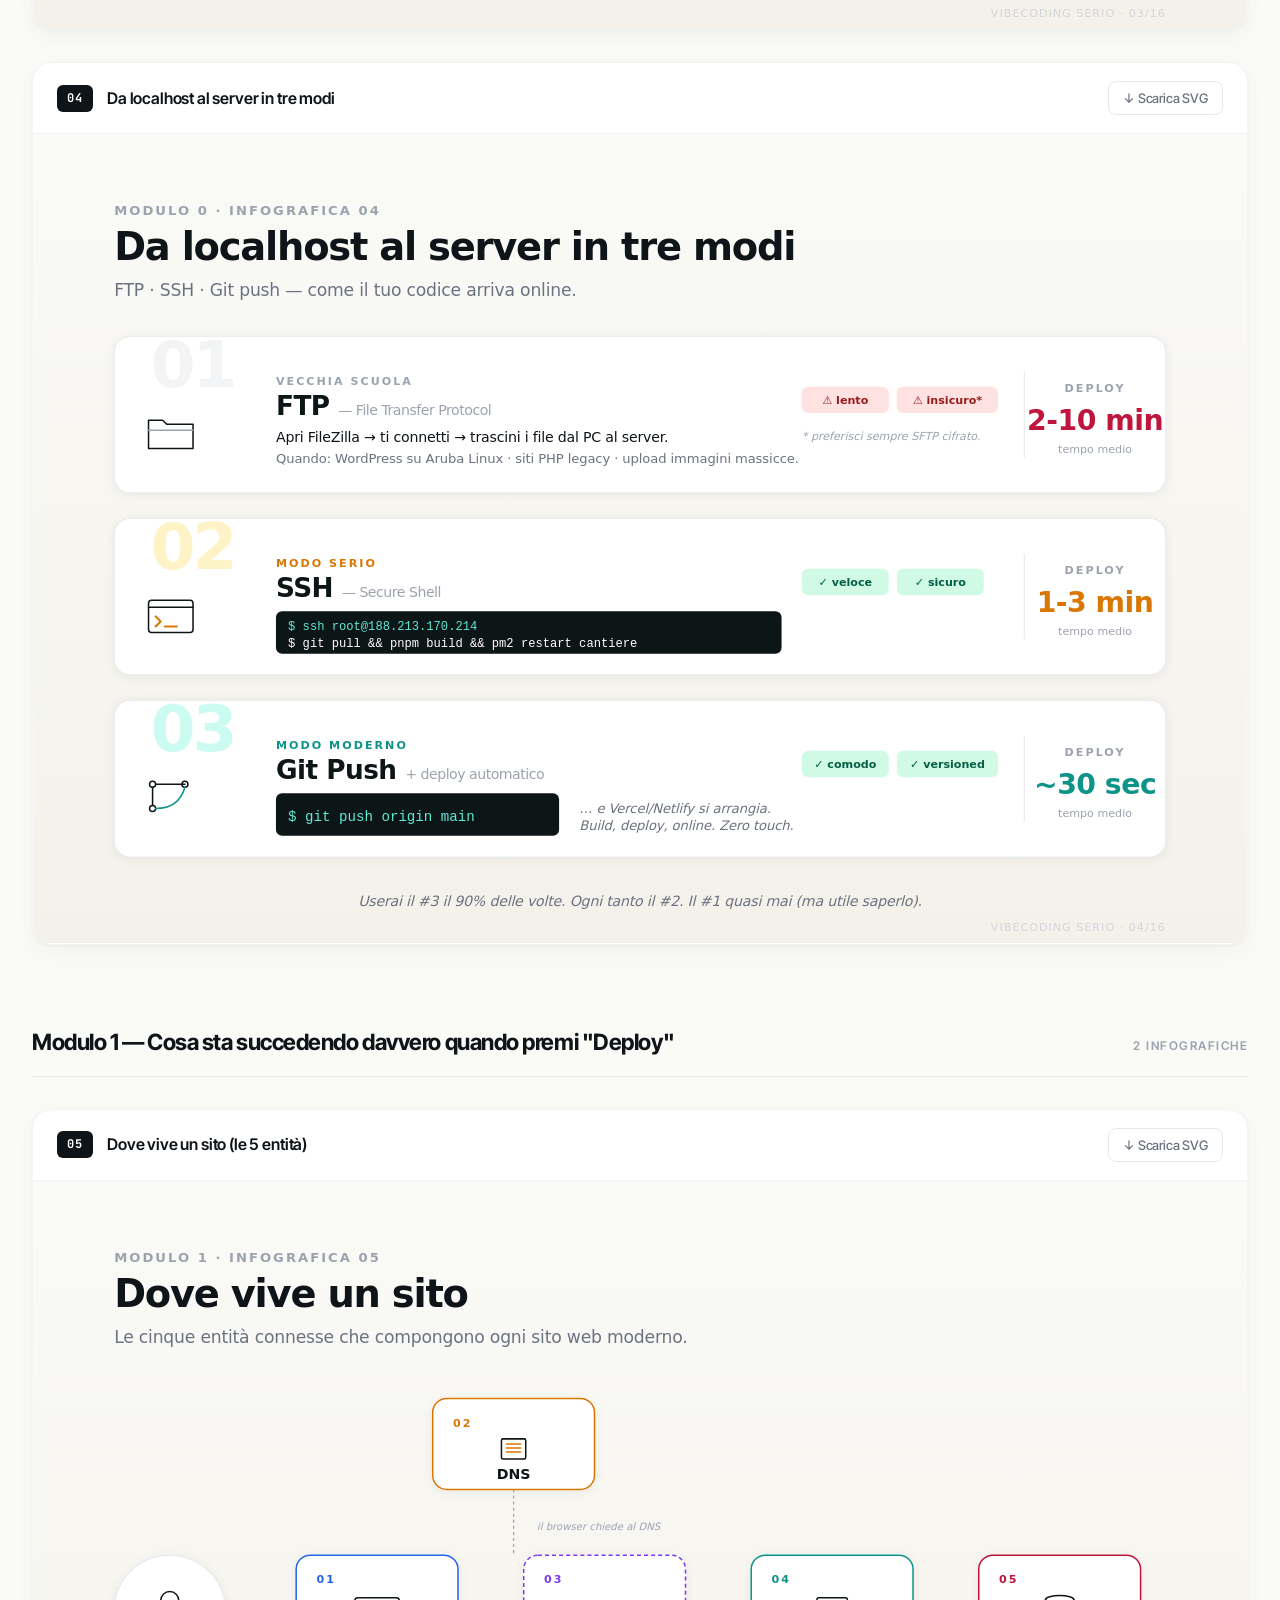
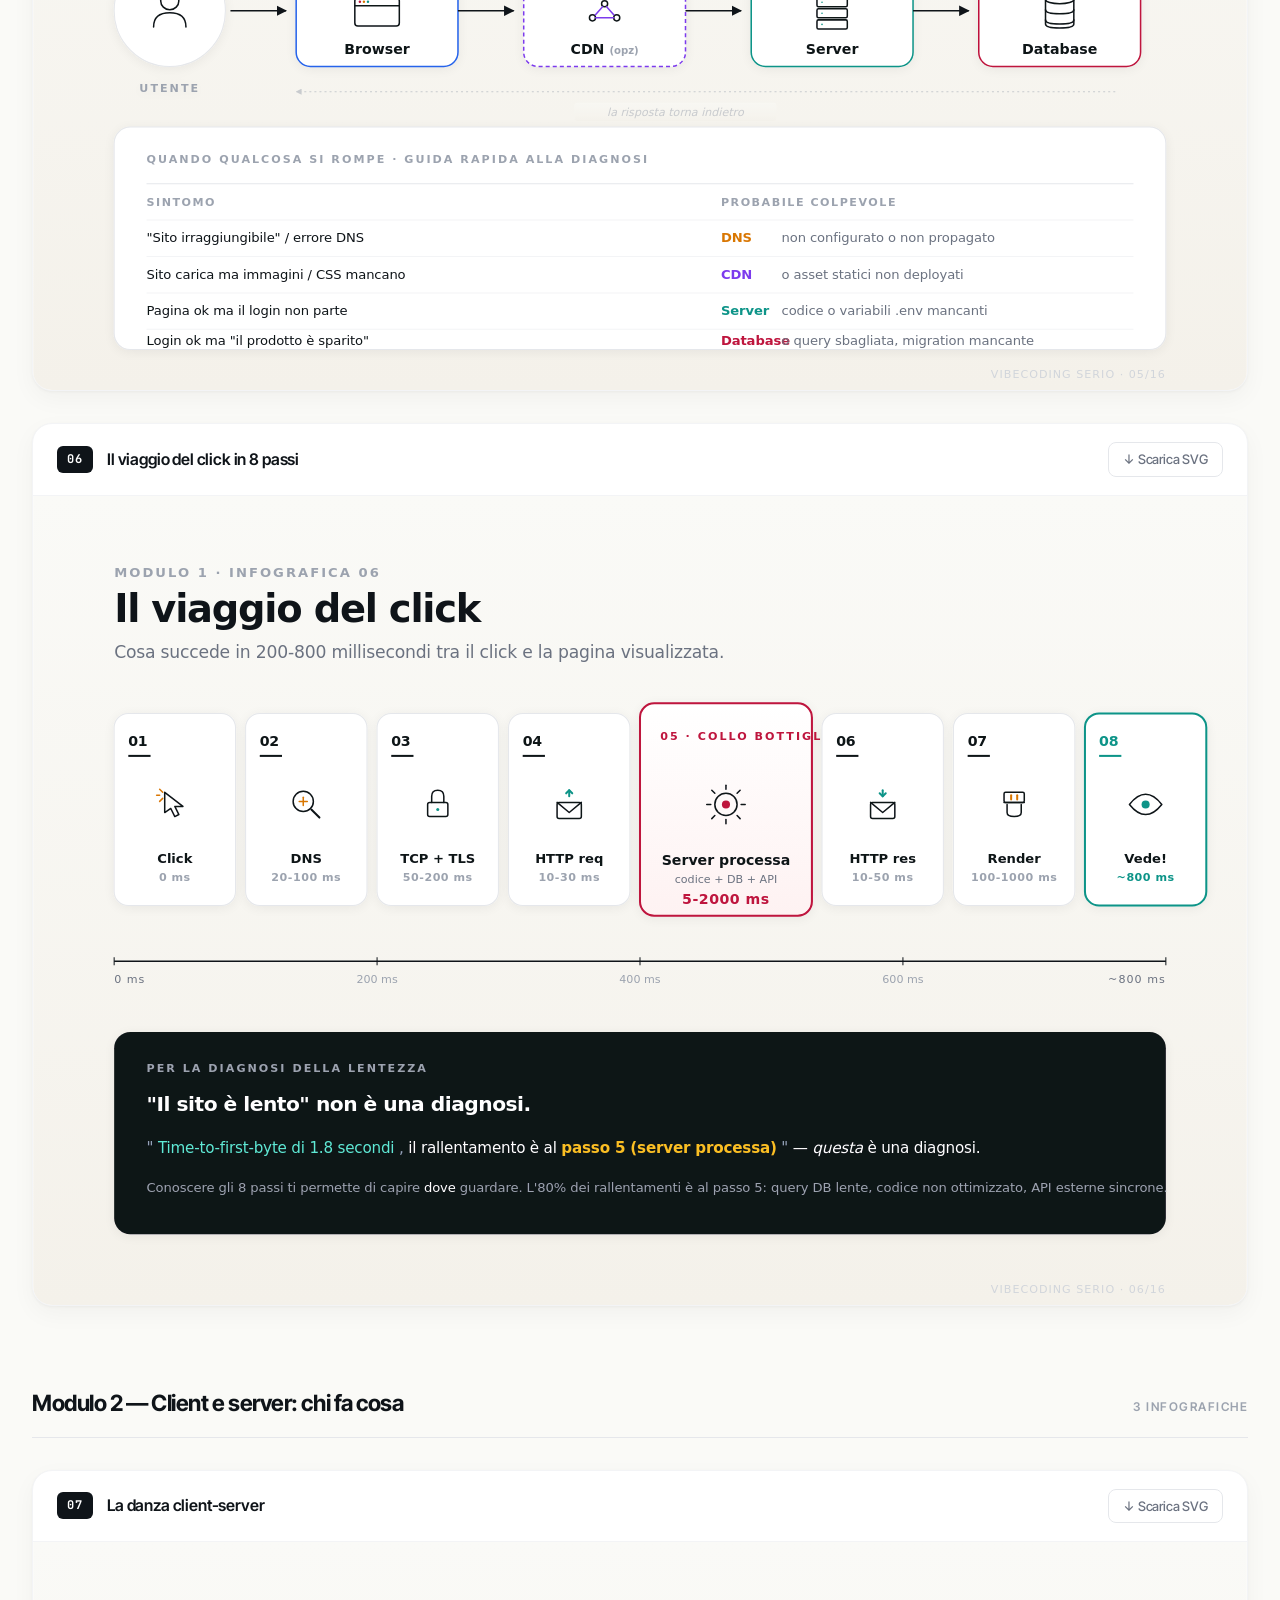
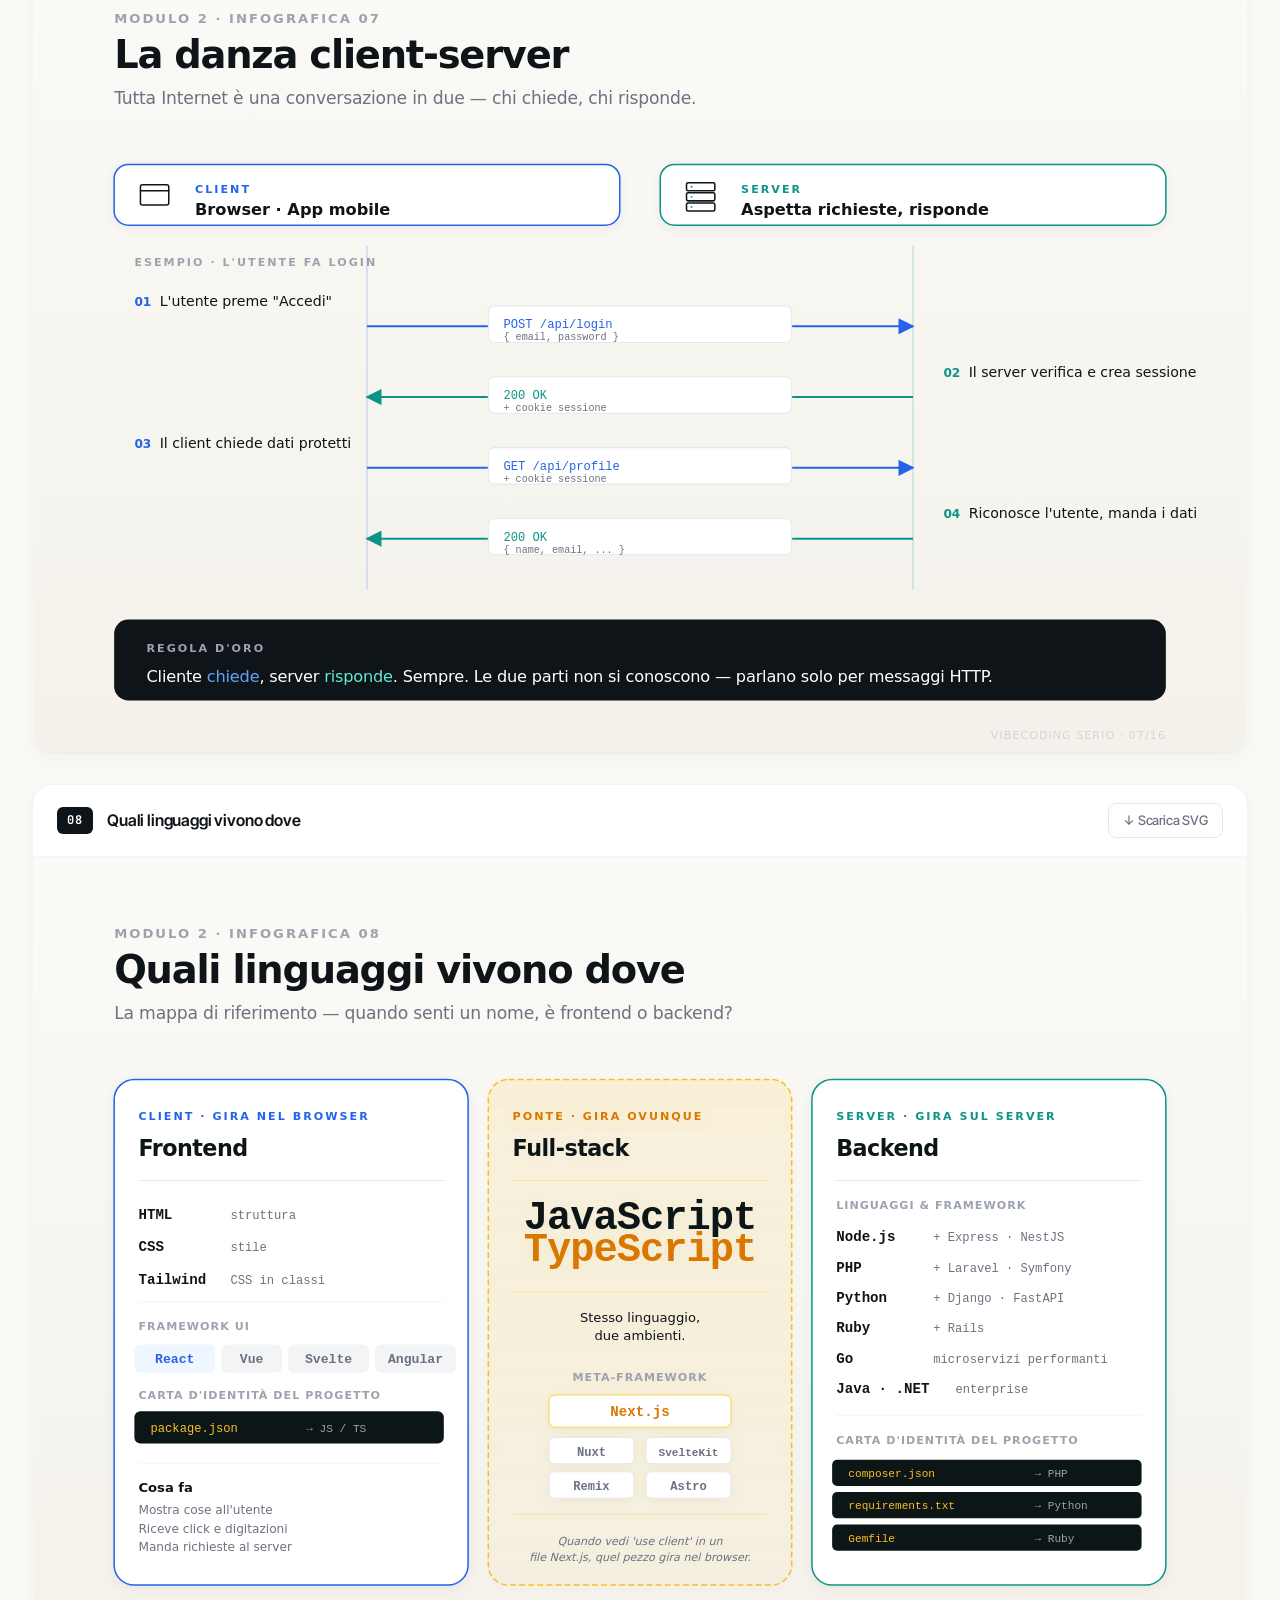
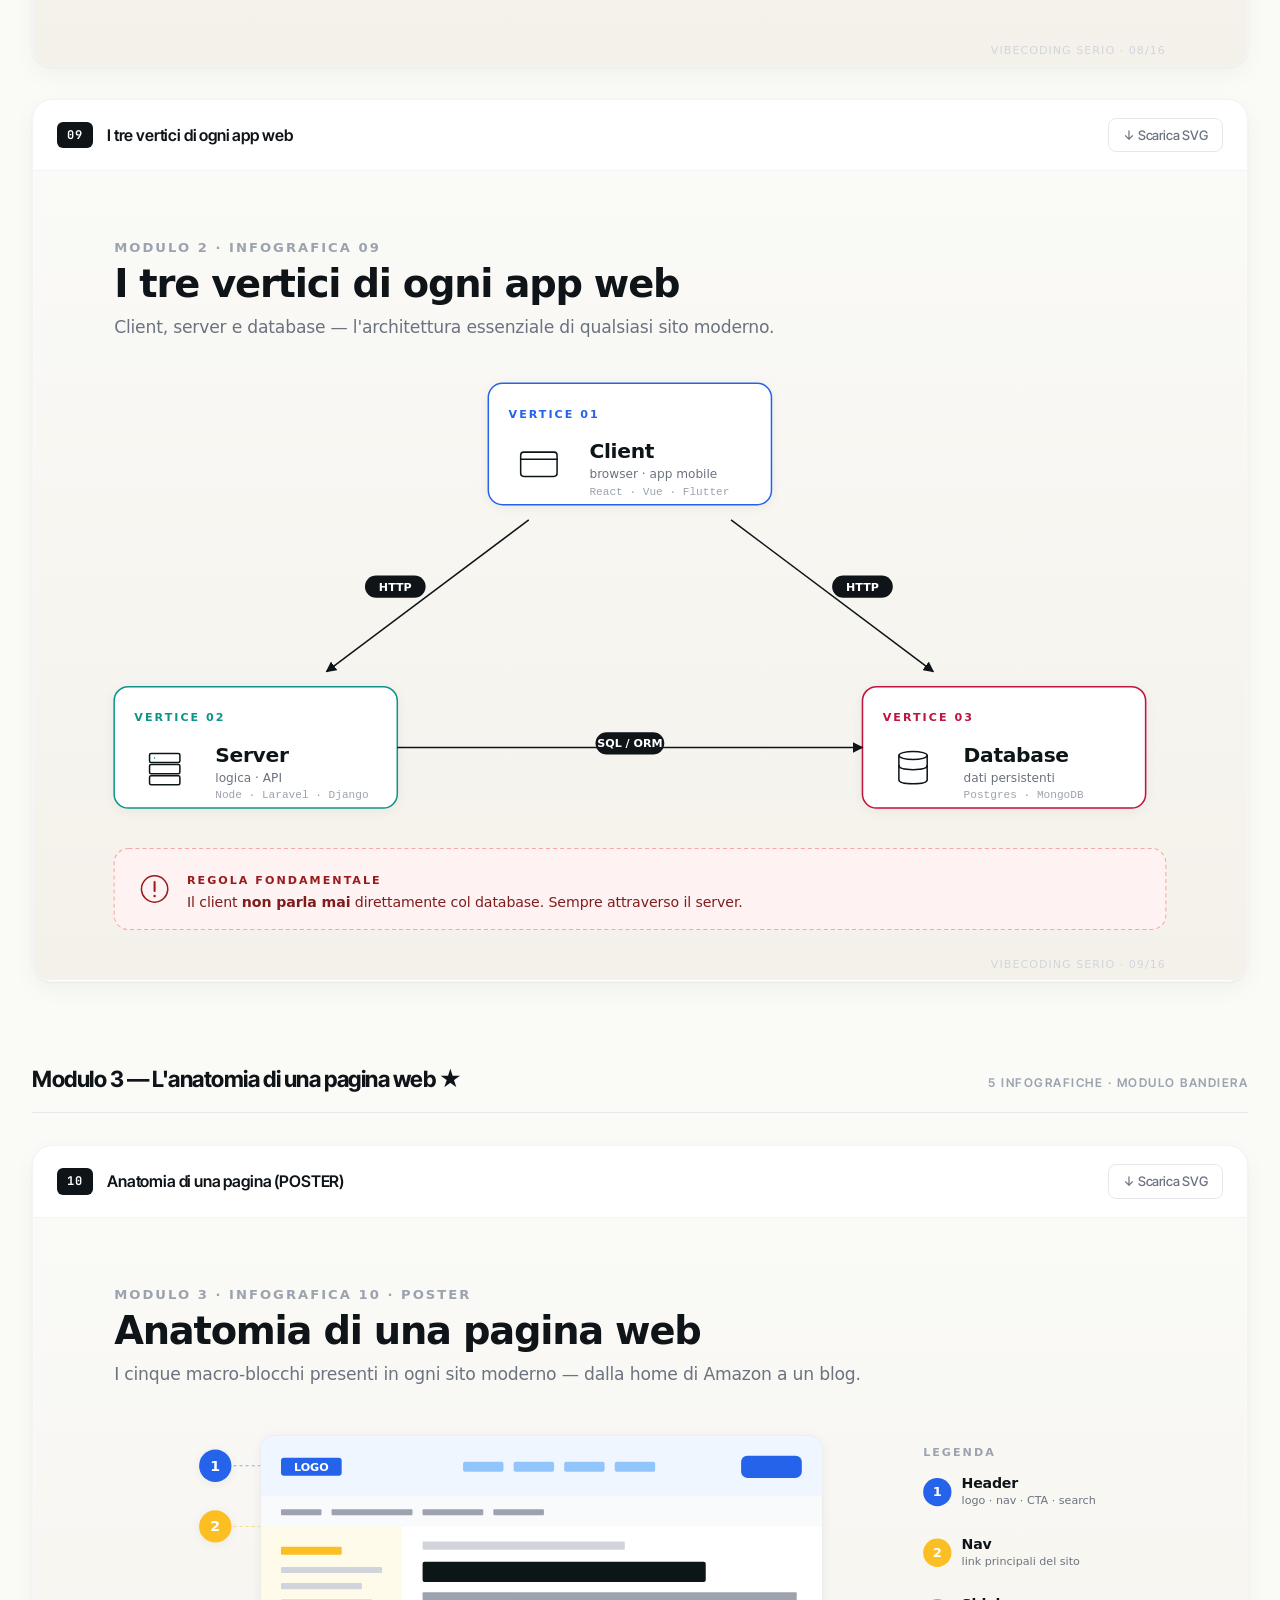
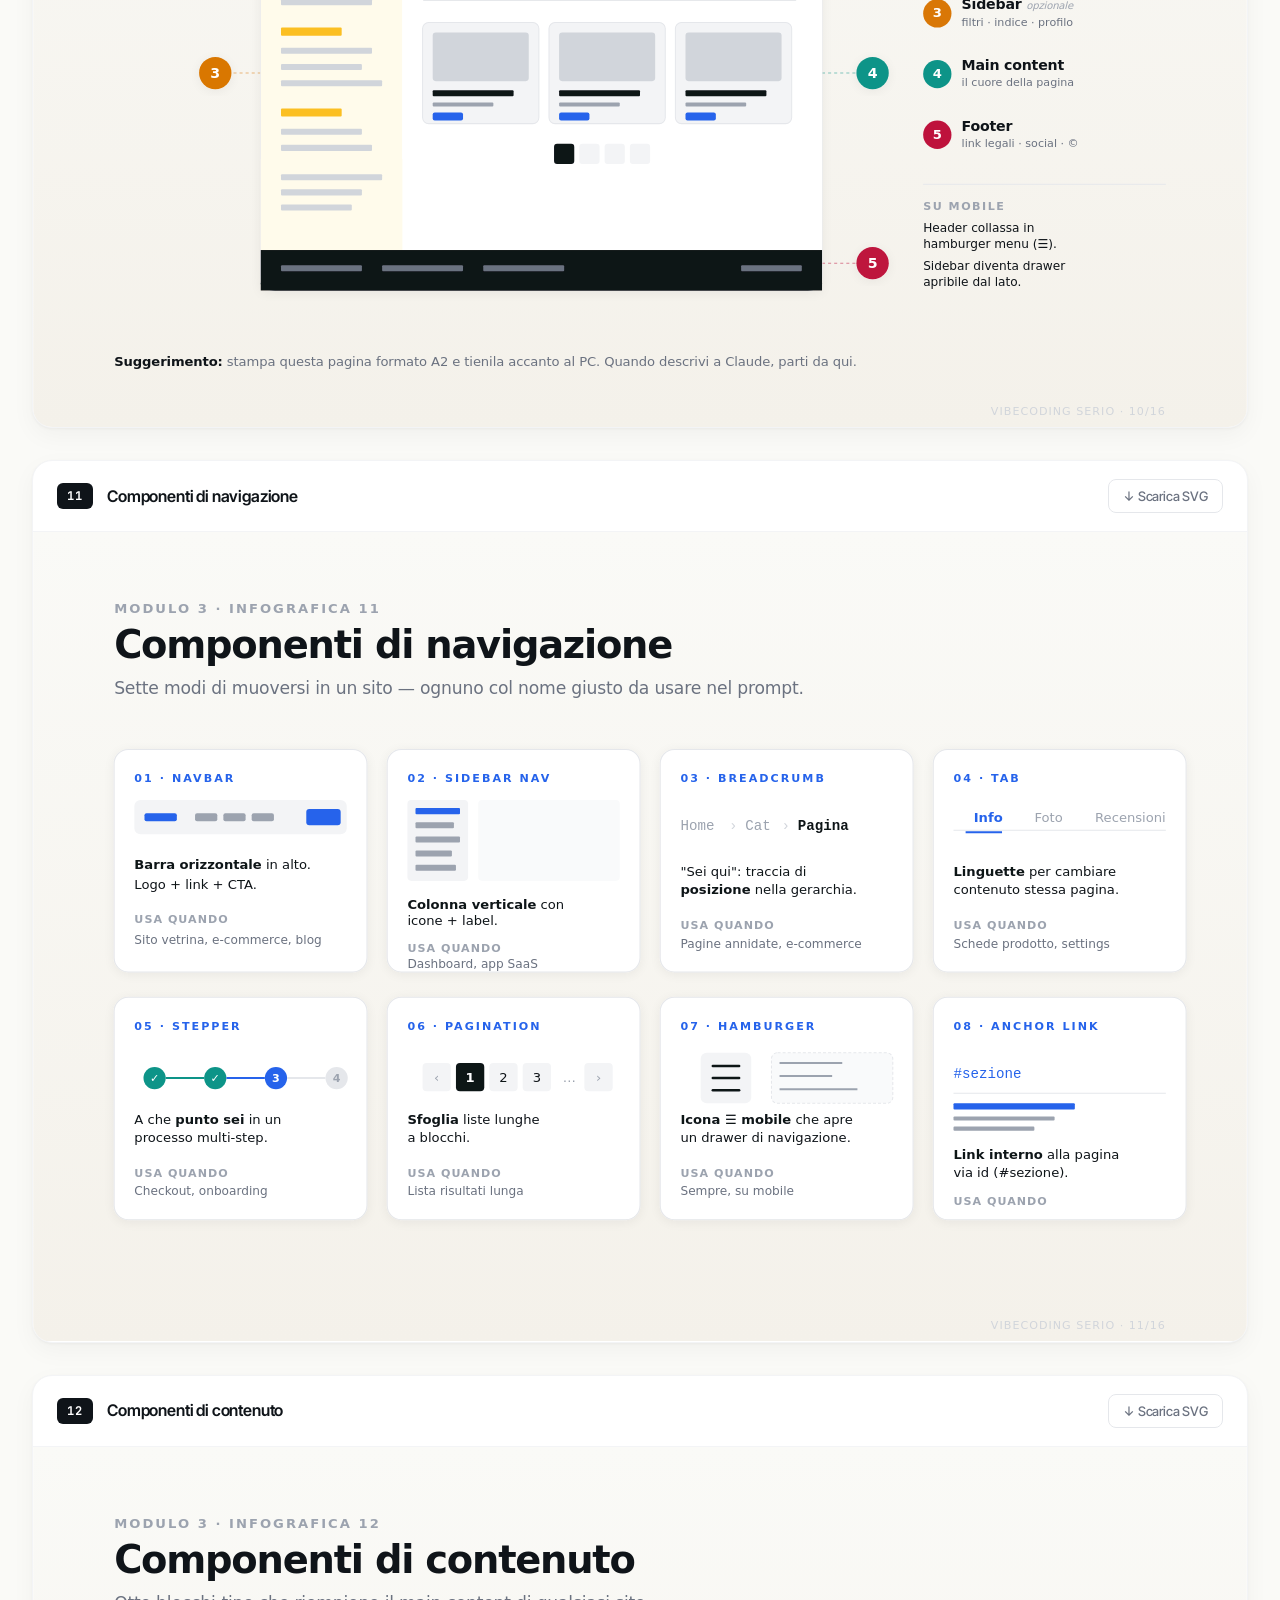
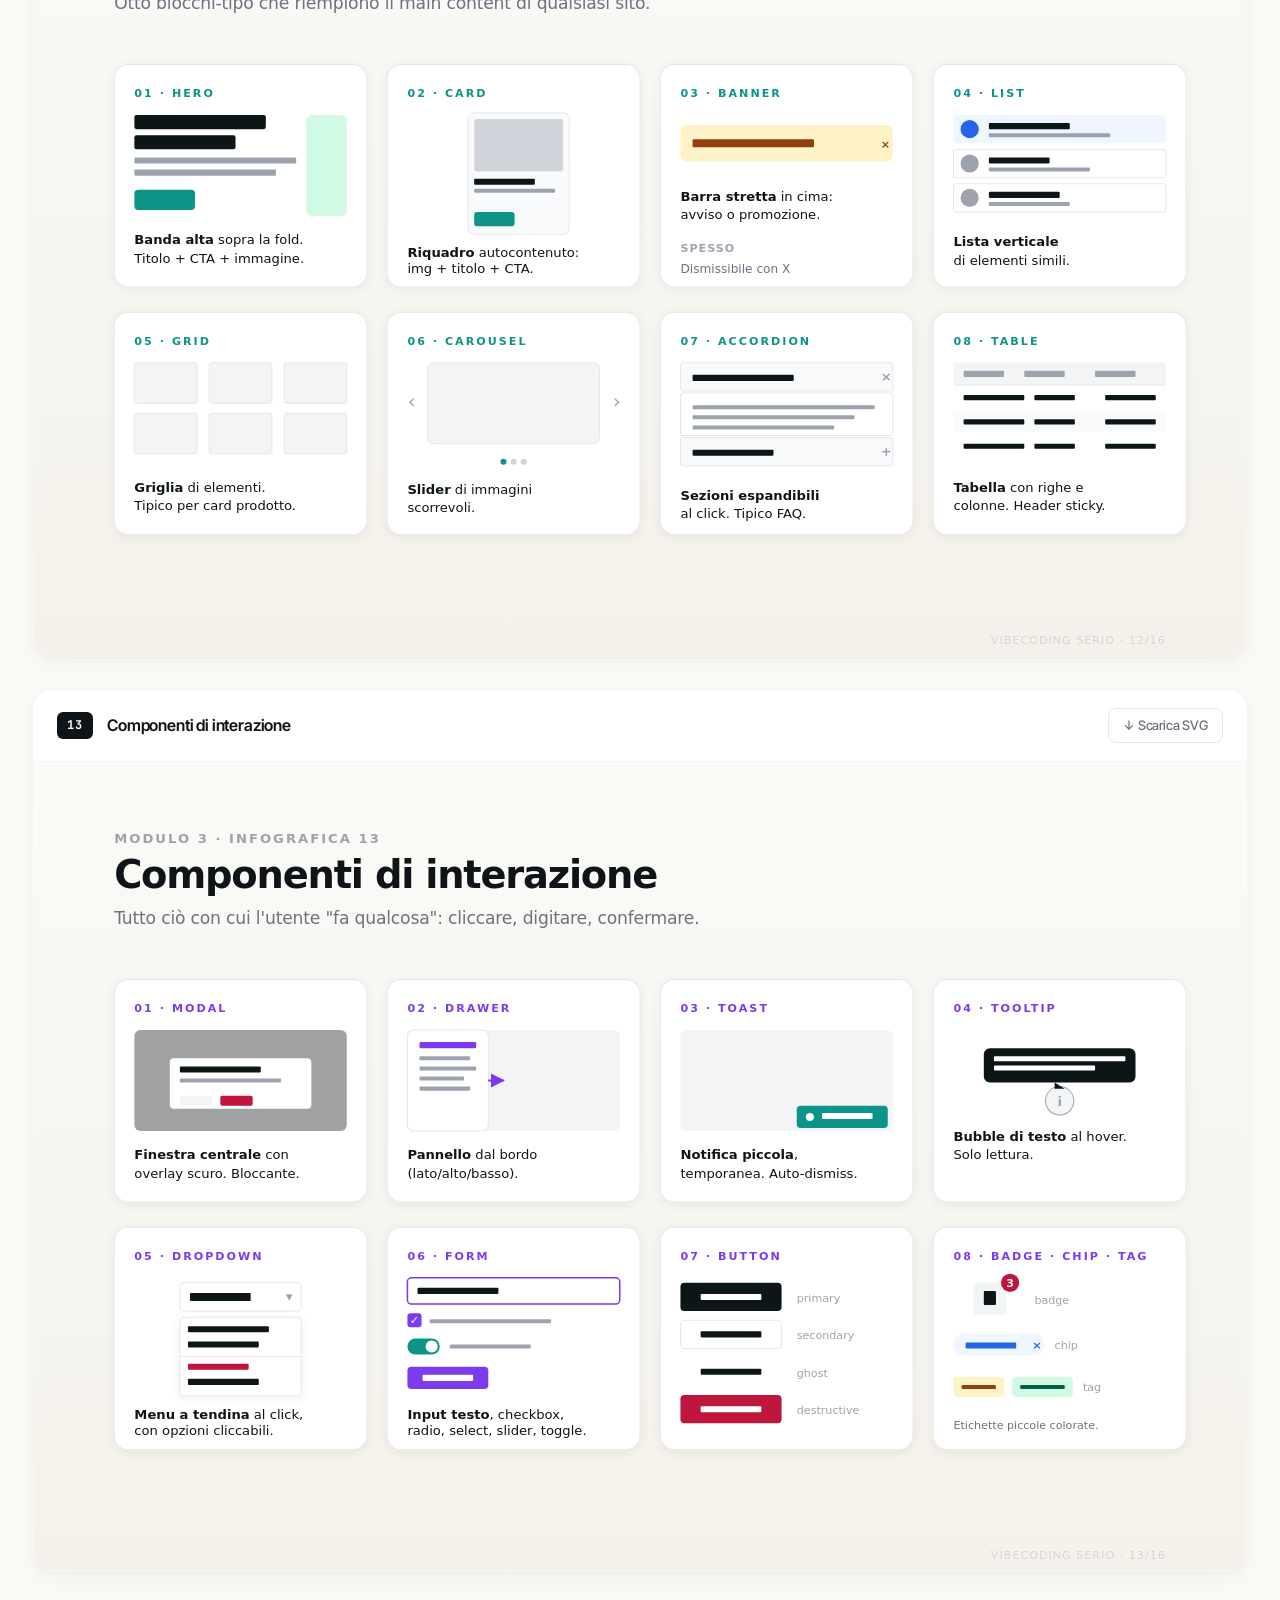
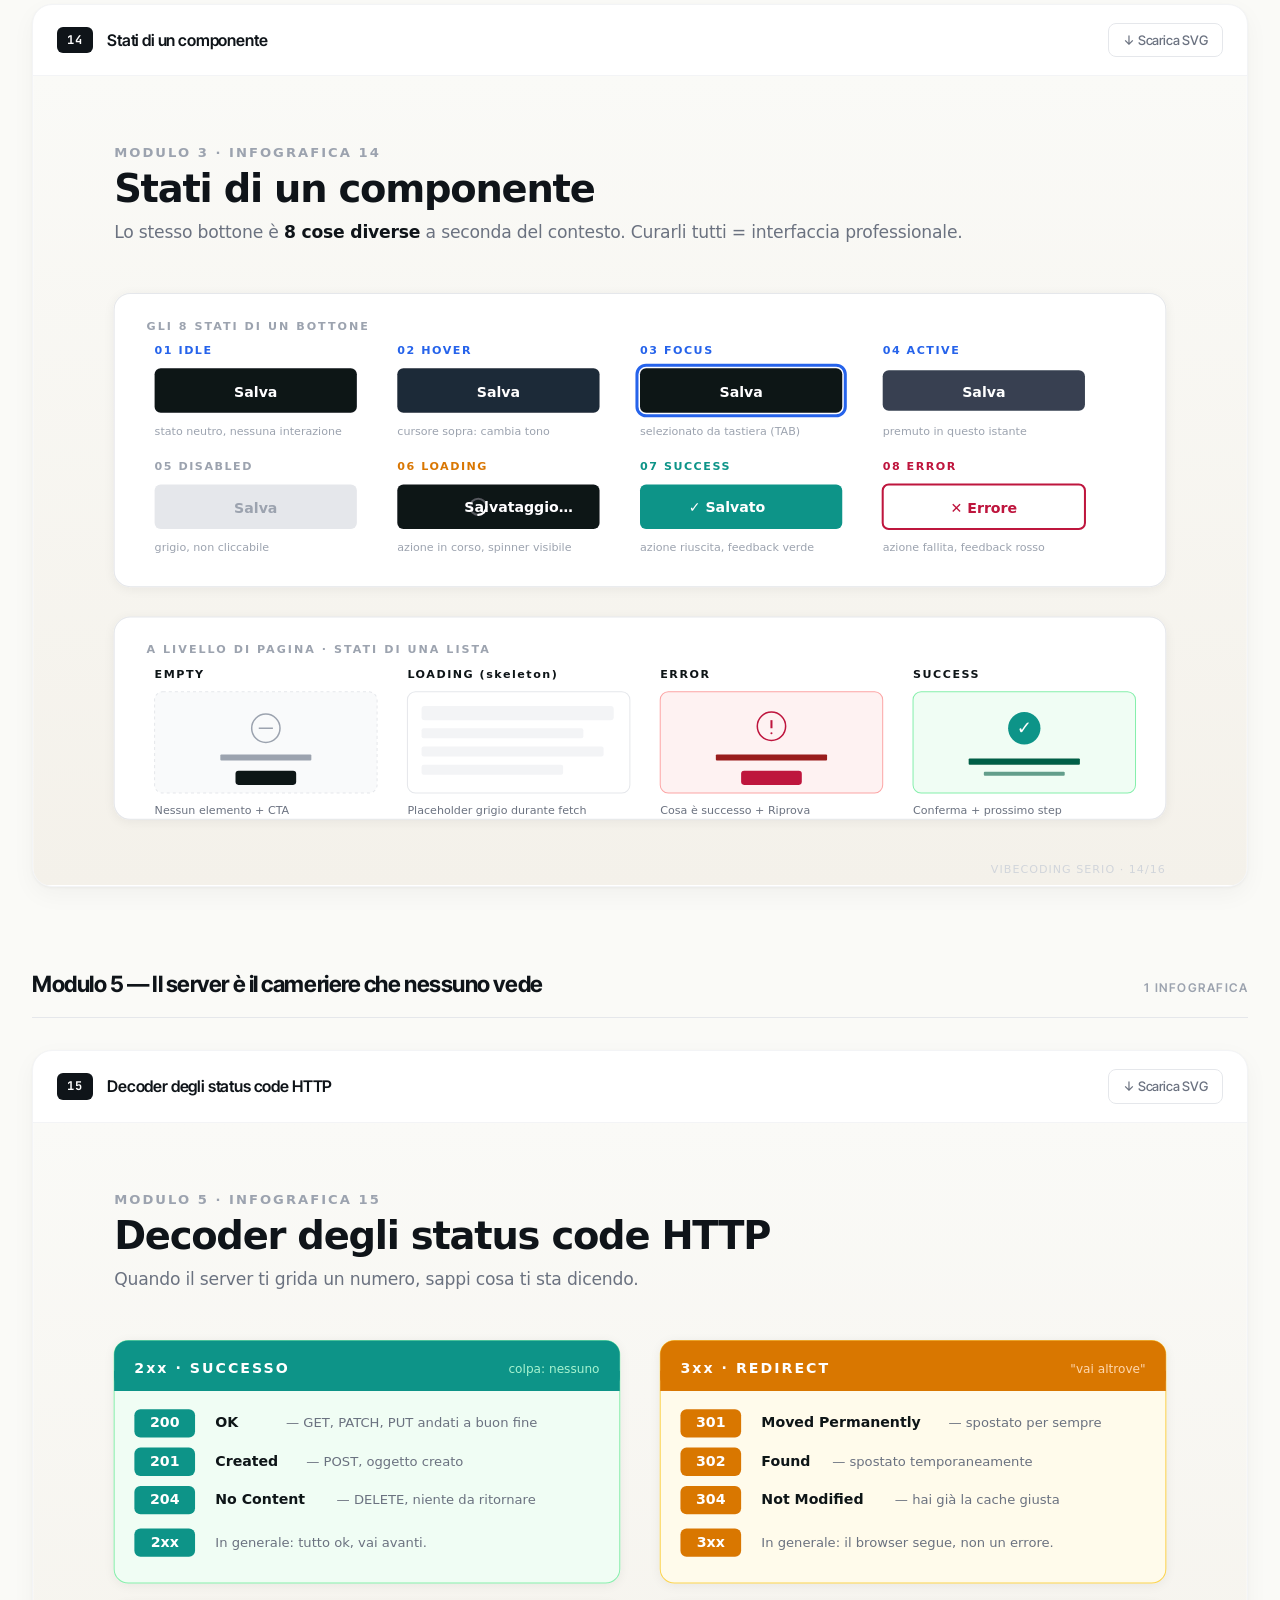
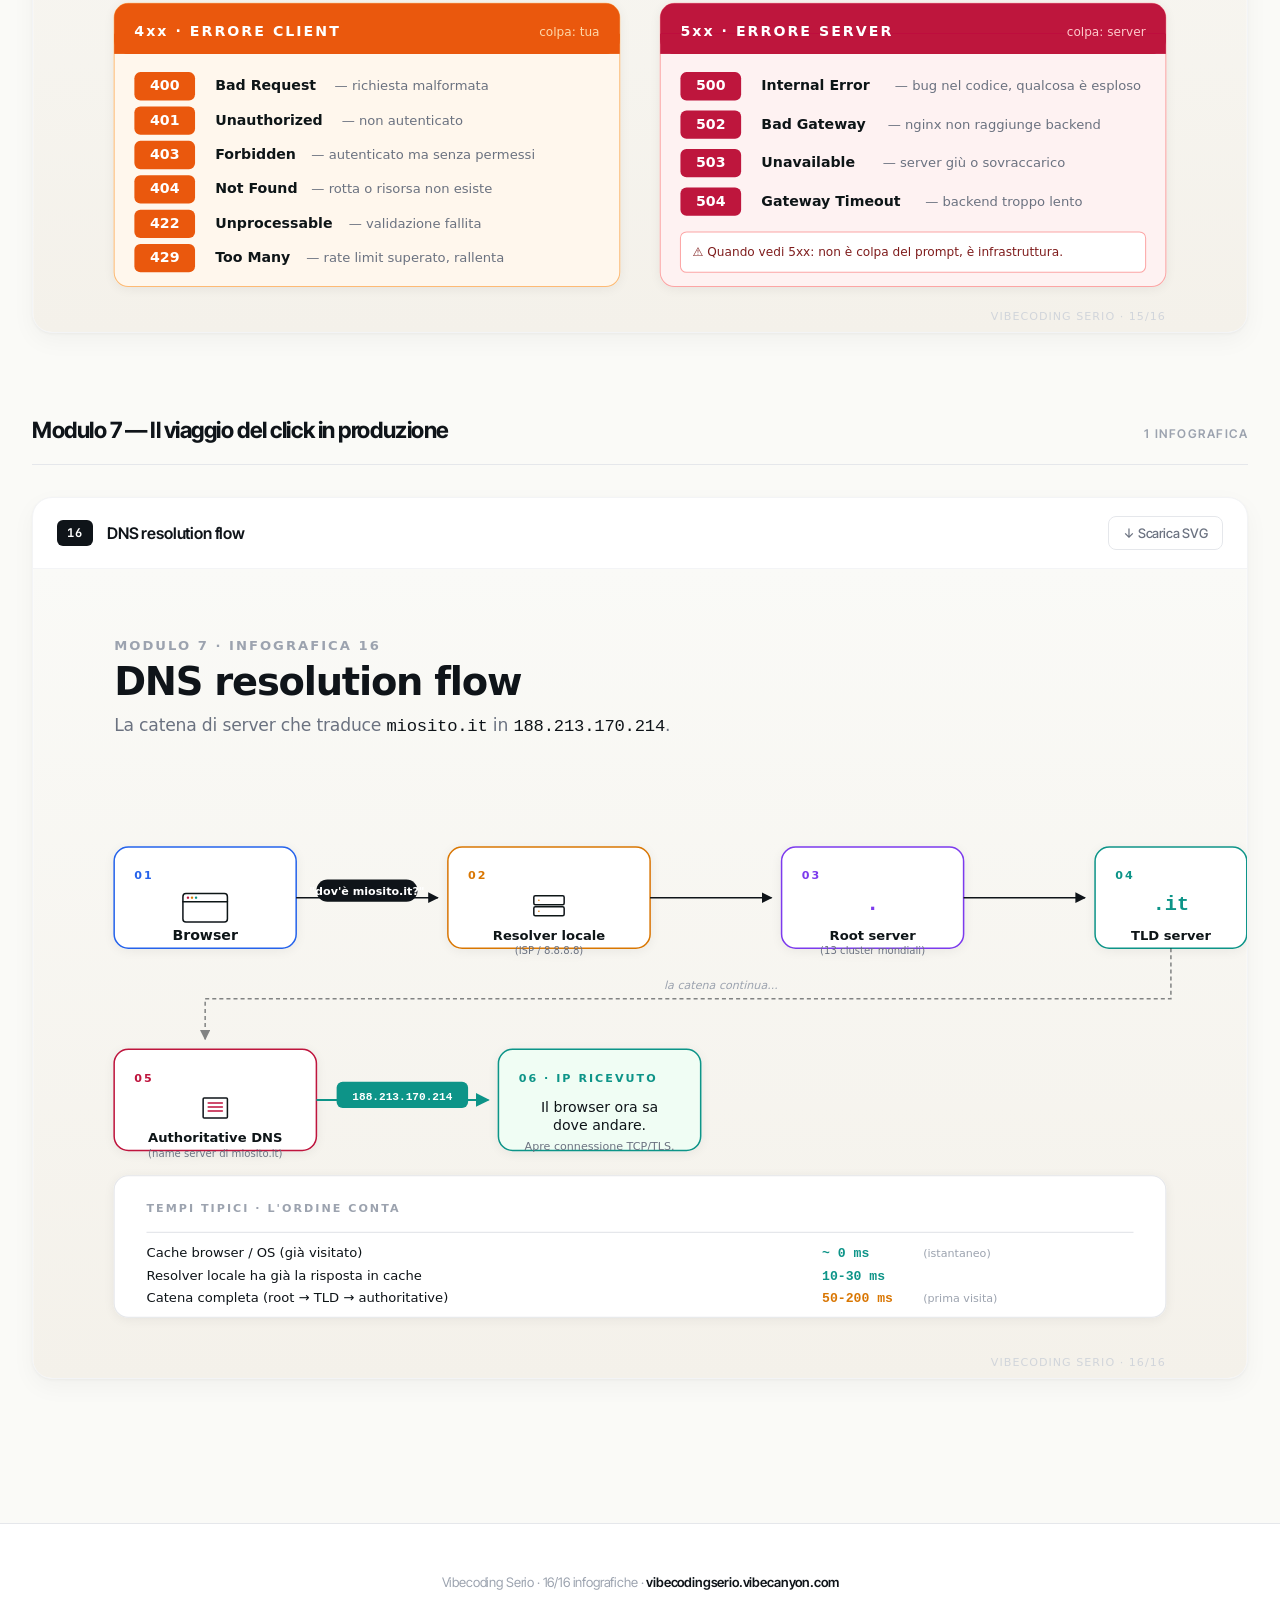
==== commit 1011440d: "feat(libro): completamento Vibecoding Serio — 9 moduli + 5 quick wins + 2 glossari + 4 appendici + 1" ====
--- a/assets/diagrams/preview.html
+++ b/assets/diagrams/preview.html
@@ -198,6 +198,8 @@
       <a href="#modulo-1">Modulo 1 (2)</a>
       <a href="#modulo-2">Modulo 2 (3)</a>
       <a href="#modulo-3">Modulo 3 (5) ★</a>
+      <a href="#modulo-5">Modulo 5 (1)</a>
+      <a href="#modulo-7">Modulo 7 (1)</a>
       <a href="https://vibecodingserio.vibecanyon.com" class="cta">← Landing</a>
       <a href="https://github.com/cozzagit/vibecoding-serio">GitHub →</a>
     </div>
@@ -346,10 +348,40 @@
   </div>
 </section>
 
+<section id="modulo-5" class="module-section">
+  <div class="module-header">
+    <div class="module-title">Modulo 5 — Il server è il cameriere che nessuno vede</div>
+    <div class="module-meta">1 INFOGRAFICA</div>
+  </div>
+
+  <div class="info-card">
+    <div class="info-card-header">
+      <div class="info-card-title"><span class="info-num">15</span><span class="info-name">Decoder degli status code HTTP</span></div>
+      <a class="download" href="15-decoder-status-code.svg" download>↓ Scarica SVG</a>
+    </div>
+    <object data="15-decoder-status-code.svg" type="image/svg+xml" style="width:100%;display:block">Loading…</object>
+  </div>
+</section>
+
+<section id="modulo-7" class="module-section">
+  <div class="module-header">
+    <div class="module-title">Modulo 7 — Il viaggio del click in produzione</div>
+    <div class="module-meta">1 INFOGRAFICA</div>
+  </div>
+
+  <div class="info-card">
+    <div class="info-card-header">
+      <div class="info-card-title"><span class="info-num">16</span><span class="info-name">DNS resolution flow</span></div>
+      <a class="download" href="16-dns-resolution-flow.svg" download>↓ Scarica SVG</a>
+    </div>
+    <object data="16-dns-resolution-flow.svg" type="image/svg+xml" style="width:100%;display:block">Loading…</object>
+  </div>
+</section>
+
 </main>
 
 <footer>
-  <p>Vibecoding Serio · 14/16 infografiche · <a href="https://vibecodingserio.vibecanyon.com">vibecodingserio.vibecanyon.com</a></p>
+  <p>Vibecoding Serio · 16/16 infografiche · <a href="https://vibecodingserio.vibecanyon.com">vibecodingserio.vibecanyon.com</a></p>
 </footer>
 
 </body>
